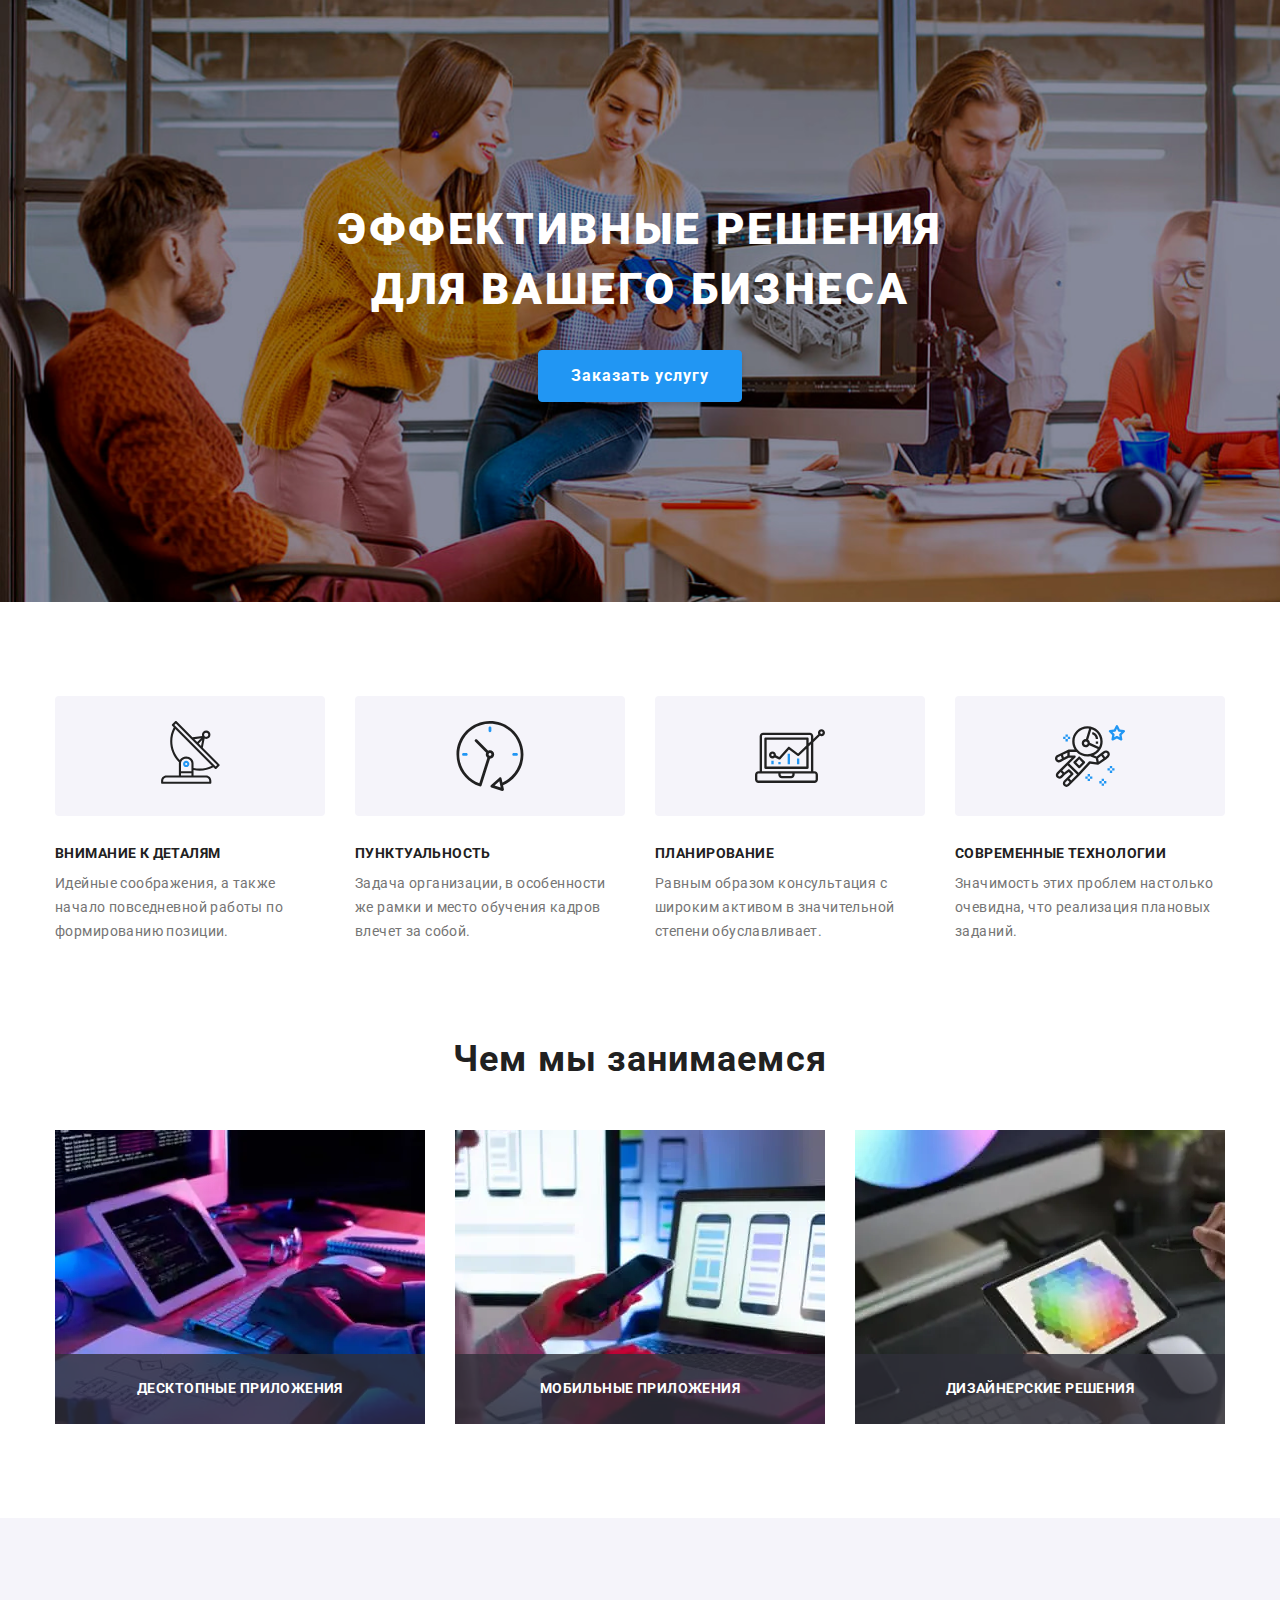
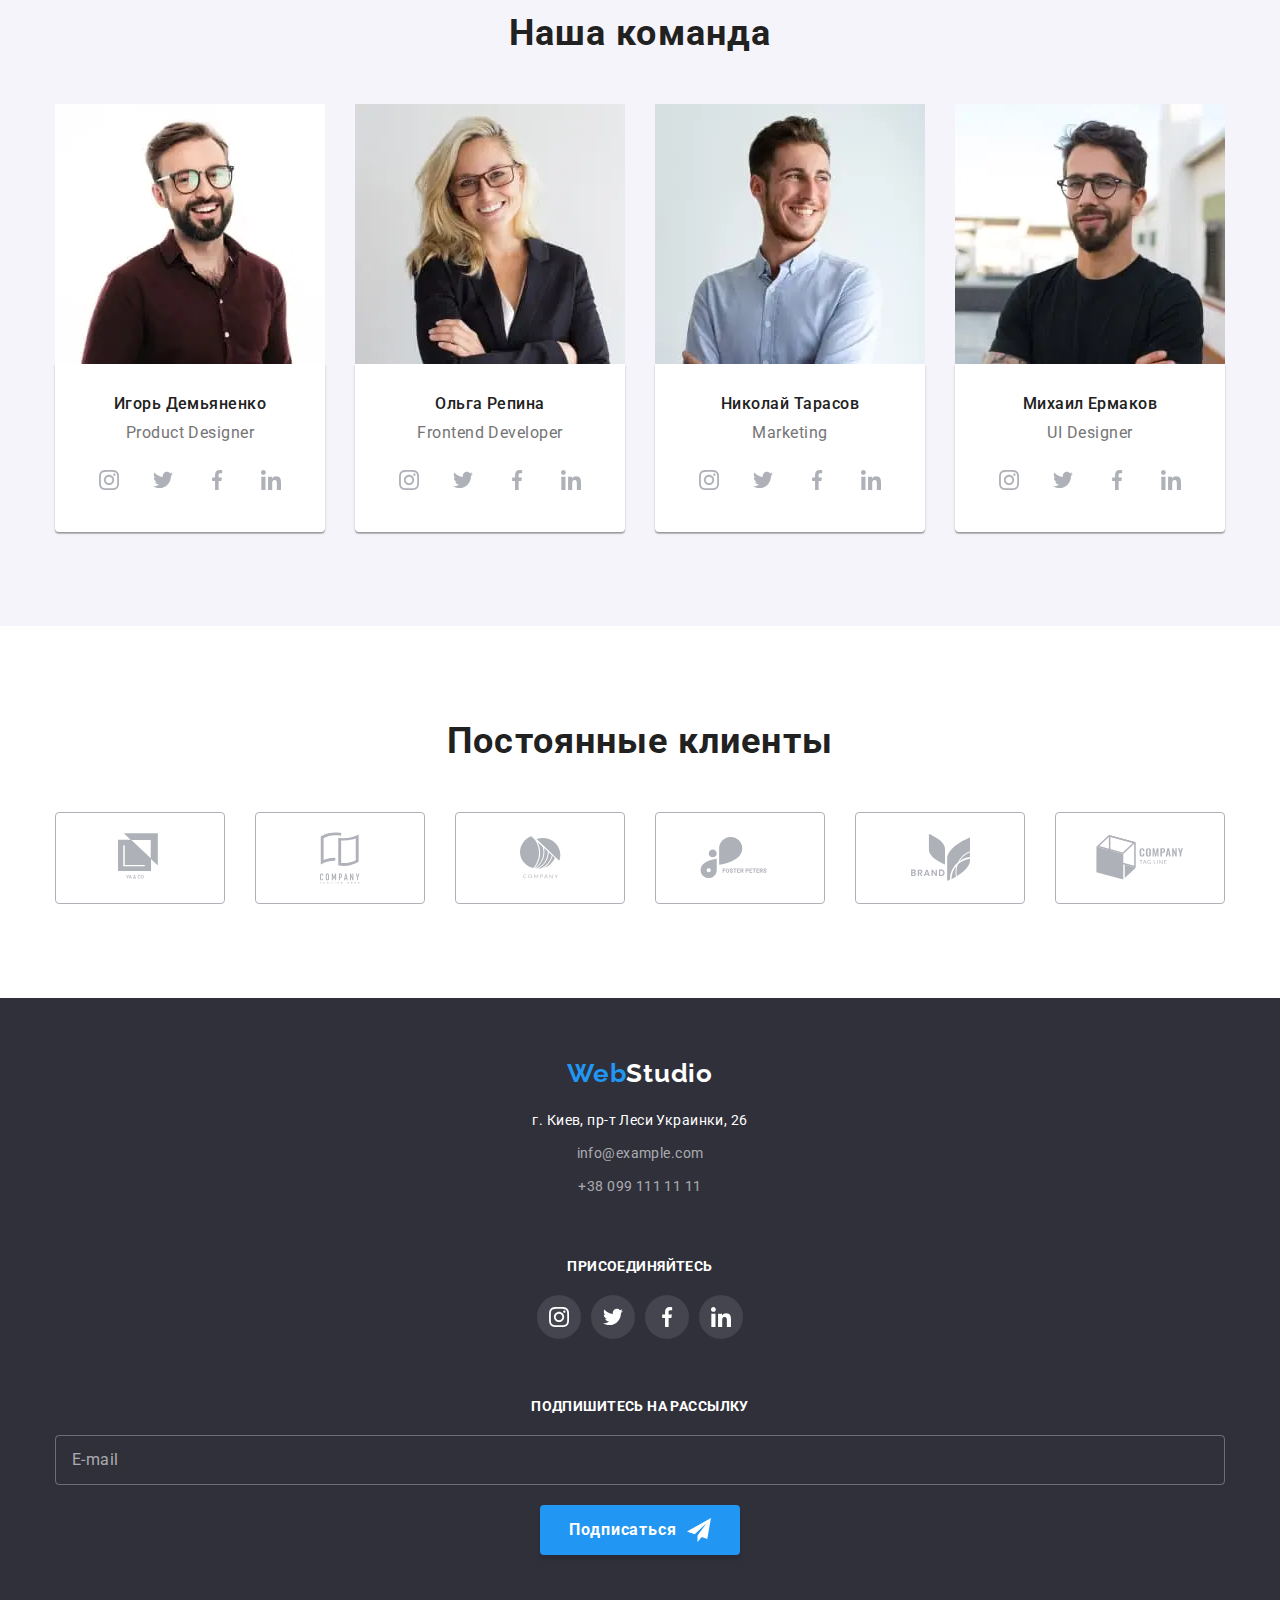
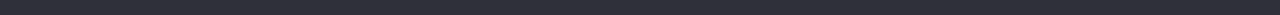
==== index.html @ cb74df03 "fixed adaptive studia page" ====
<!DOCTYPE html>
<html lang="ru">
<head>
    <meta charset="UTF-8">
    <meta http-equiv="X-UA-Compatible" content="IE=edge">
    <meta name="viewport" content="width=device-width, initial-scale=1.0">
    <title>Студия</title>
    <link rel="stylesheet" href="https://cdnjs.cloudflare.com/ajax/libs/modern-normalize/1.0.0/modern-normalize.min.css">
    <link rel="preconnect" href="https://fonts.gstatic.com">
    <link href="https://fonts.googleapis.com/css2?family=Raleway:wght@700&family=Roboto:wght@400;500;700;900&display=swap"
      rel="stylesheet">
        <link rel="stylesheet" href="./css/main.min.css">
</head>

<body>

    <!-- HEADER-->

    <!-- <header class="header">
        <div class="container">
            <nav class="navigation">
                <a class="logo logo__header link" href="./index.html">Web<span class="logo__theme_durk">Studio</span></a>
                <ul class="navigation_list list">
                    <li class="navigation__item">
                        <a class="navigation__current navigation__link link" href="./index.html">Студия</a>
                    </li>
                    <li class="navigation__item">
                        <a class="navigation__link link" href="./portfolio.html">Портфолио</a>
                    </li>
                    <li class="navigation__item">
                        <a class="navigation__link link" href="">Контакты</a>
                    </li>
                </ul>
            </nav>
            <ul class="header_contacts-list list">
                <li class="header__contacts-item">
                    <a class="header__contacts-link link" href="mailto=info@devstudio.com">
                        <svg class="header__contacts-icon" width="16" height="12">
                            <use href="./images/sprite.svg#icon-envelope"></use>
                        </svg>info@devstudio.com
                    </a>
                </li>
                <li class="header__contacts-item">
                    <a class="header__contacts-link link" href="tel:+380961111111">
                        <svg class="header__contacts-icon" width="10" height="16">
                        <use href="./images/sprite.svg#icon-smartphone"></use>
                        </svg>+38 096 111 11 11
                    </a> 
                </li>
            </ul>
        </div>
    </header>  -->

    <main>

        <!-- HERO-->
        
        <section class="hero">
            <div class="container">
                <h1 class="hero__title">Эффективные решения для вашего бизнеса</h1>
                <button class="modal-btn hero__modal-btn" data-modal-open type="button">Заказать услугу</button>
            </div>
        </section>
        
        <!-- About US -->

        <section class="about">
            <div class="container">
                <h2 class="visually-hidden">О нас</h2>
                <ul class="about__list list">
                    <li class="about__item">
                        <div class="about__container-icon">
                            <svg class="about__icon" width="70" height="70">
                                <use href="./images/sprite.svg#icon-antenna"></use>
                            </svg>
                        </div>
                        <h3 class="about__title">Внимание к деталям</h3>
                        <p class="about__dscrptn">Идейные соображения, а также начало повседневной работы по формированию позиции.</p>
                    </li>
                    <li class="about__item">
                        <div class="about__container-icon">
                            <svg class="about__icon" width="70" height="70">
                                <use href="./images/sprite.svg#icon-clock"></use>
                            </svg>
                        </div>
                        <h3 class="about__title">Пунктуальность</h3>
                        <p class="about__dscrptn">Задача организации, в особенности же рамки и место обучения кадров влечет за собой.</p>
                    </li>
                    <li class="about__item">
                        <div class="about__container-icon">
                            <svg class="about__icon" width="70" height="70">
                                <use href="./images/sprite.svg#icon-diagram"></use>
                            </svg>
                        </div>
                        <h3 class="about__title">Планирование</h3>
                        <p class="about__dscrptn">Равным образом консультация с широким активом в значительной степени обуславливает.</p>
                    </li>
                    <li class="about__item">
                        <div class="about__container-icon">
                            <svg class="about__icon" width="70" height="70">
                                <use href="./images/sprite.svg#icon-astronaut"></use>
                            </svg>
                        </div>
                        <h3 class="about__title">Современные технологии</h3>
                        <p class="about__dscrptn">Значимость этих проблем настолько очевидна, что реализация плановых заданий.</p>
                    </li>
                </ul>
            </div>
        </section>

        <!--Our occupation-->

        <section class="occupation">
            <div class="container">
                <h2 class="occupation__title">Чем мы занимаемся</h2>
                <ul class="occupation__list list">
                    <li class="occupation__item">
                        <picture class="picture">
                            <source srcset="./images/img-section-occupation/desktop-occupation1.webp 1x, ./images/img-section-occupation/desktop-occupation1@2x.webp 2x"
                                media="(min-width: 1200px)" type="image/webp">
                            <source srcset="./images/img-section-occupation/desktop-occupation1.jpg 1x, ./images/img-section-occupation/desktop-occupation1.jpg 2x"
                                media="(min-width: 1200px)">
                            <img src="./images/img-section-occupation/desktop-occupation1.jpg" alt="разработчик занимается версткой">
                        </picture>
                       
                        <p class="occupation__caption">Десктопные приложения</p>
                    </li>
                    <li class="occupation__item">
                        <picture class="picture">
                            <source
                                srcset="./images/img-section-occupation/desktop-occupation2.webp 1x, ./images/img-section-occupation/desktop-occupation2@2x.webp 2x"
                                media="(min-width: 1200px)" type="image/webp">
                            <source
                                srcset="./images/img-section-occupation/desktop-occupation2.jpg 1x, ./images/img-section-occupation/desktop-occupation2.jpg 2x"
                                media="(min-width: 1200px)">
                            <img src="./images/img-section-occupation/desktop-occupation2.jpg" alt="разработчик работает над интерфейсом">
                        </picture>
                        
                        <p class="occupation__caption">Мобильные приложения</p>
                    </li>
                    <li class="occupation__item">
                        <picture class="picture">
                            <source
                                srcset="./images/img-section-occupation/desktop-occupation3.webp 1x, ./images/img-section-occupation/desktop-occupation3@2x.webp 2x"
                                media="(min-width: 1200px)" type="image/webp">
                            <source
                                srcset="./images/img-section-occupation/desktop-occupation3.jpg 1x, ./images/img-section-occupation/desktop-occupation3.jpg 2x"
                                media="(min-width: 1200px)">
                            <img src="./images/img-section-occupation/desktop-occupation3.jpg" alt="разработчик подбирает цветовое решение">
                        </picture>
                        <p class="occupation__caption">Дизайнерские решения</p>
                    </li>
                </ul>
            </div>
        </section>

        <!--Developments team-->

        <section class="developments">
            <div class="container">
                <h2 class="developments__title">Наша команда</h2>
                <ul class="developments__list list">
                    <li class="developments__item">
                        <picture class="picture">
                            <source
                                srcset="./images/img-section-development-team/desktop/desktop-product-designer.webp 1x, ./images/img-section-development-team/desktop/desktop-product-designer@2x.webp 2x"
                                media="(min-width: 1200px)" type="image/webp">
                            <source srcset="./images/img-section-development-team/desktop/desktop-product-designer.jpg 1x, ./images/img-section-development-team/desktop/desktop-product-designer@2x.jpg 2x" media="(min-width: 1200px)">
                            
                            <source
                                srcset="./images/img-section-development-team/tablet/tablet-product-designer.webp 1x, ./images/img-section-development-team/tablet/tablet-product-designer@2x.webp 2x"
                                media="(min-width: 768px)" type="image/webp">
                            <source srcset="./images/img-section-development-team/tablet/tablet-product-designer.jpg 1x, ./images/img-section-development-team/tablet/tablet-product-designer@2x.jpg 2x" media="(min-width: 768px)">
                            
                            <source
                                srcset="./images/img-section-development-team/mobile/mobile-product-designer.webp 1x, ./images/img-section-development-team/mobile/mobile-product-designer@2x.webp 2x"
                                media="(min-width: 320px)" type="image/webp">
                            <source srcset="./images/img-section-development-team/mobile/mobile-product-designer.jpg 1x, ./images/img-section-development-team/mobile/mobile-product-designer@2x.jpg 2x" media="(min-width: 320px)">
                            
                            <img src="./images/img-section-development-team/mobile/mobile-product-designer.jpg" alt="фотография дизайнера">
                        </picture>
                        
                        <div class="developments__wrapper">
                            <h3 class="developments__title-team">Игорь Демьяненко</h3>
                            <p class="developments__dscrptn" lang="en">Product Designer</p>
                            <ul class="social-list list">
                                <li class="social-list__item">
                                    <a href="" class="social-list__link link">
                                        <svg class="social-list__icon" width="20" height="20">
                                            <use href="./images/sprite.svg#icon-instagram"></use>
                                        </svg>
                                    </a>
                                </li>
                                <li class="social-list__item">
                                    <a href="" class="social-list__link link">
                                        <svg class="social-list__icon" width="20" height="20">
                                            <use href="./images/sprite.svg#icon-twitter"></use>
                                        </svg>
                                    </a>
                                </li>
                                <li class="social-list__item">
                                    <a href="" class="social-list__link link">
                                        <svg class="social-list__icon" width="20" height="20">
                                            <use href="./images/sprite.svg#icon-facebook"></use>
                                        </svg>
                                    </a>
                                </li>
                                <li class="social-list__item">
                                    <a href="" class="social-list__link link">
                                        <svg class="social-list__icon" width="20" height="20">
                                            <use href="./images/sprite.svg#icon-linkedin"></use>
                                        </svg>
                                    </a>
                                </li>
                            </ul>
                        </div>
                    </li>
                    <li  class="developments__item">
                        <picture class="picture">
                            <source
                                srcset="./images/img-section-development-team/desktop/desktop-frontend-developer.webp 1x, ./images/img-section-development-team/desktop/desktop-frontend-developer@2x.webp 2x"
                                media="(min-width: 1200px)" type="image/webp">
                            <source
                                srcset="./images/img-section-development-team/desktop/desktop-frontend-developer.jpg 1x, ./images/img-section-development-team/desktop/desktop-frontend-developer@2x.jpg 2x"
                                media="(min-width: 1200px)">
                            
                            <source
                                srcset="./images/img-section-development-team/tablet/tablet-frontend-developer.webp 1x, ./images/img-section-development-team/tablet/tablet-frontend-developer@2x.webp 2x"
                                media="(min-width: 768px)" type="image/webp">
                            <source
                                srcset="./images/img-section-development-team/tablet/tablet-frontend-developer.jpg 1x, ./images/img-section-development-team/tablet/tablet-frontend-developer@2x.jpg 2x"
                                media="(min-width: 768px)">
                            
                            <source
                                srcset="./images/img-section-development-team/mobile/mobile-frontend-developer.webp 1x, ./images/img-section-development-team/mobile/mobile-frontend-developer@2x.webp 2x"
                                media="(min-width: 320px)" type="image/webp">
                            <source
                                srcset="./images/img-section-development-team/mobile/mobile-frontend-developer.jpg 1x, ./images/img-section-development-team/mobile/mobile-frontend-developer@2x.jpg 2x"
                                media="(min-width: 320px)">
                            <img src="./images/img-section-development-team/mobile/mobile-frontend-developer.jpg" alt="фотография фронтенд разработчика">
                        </picture>
                        
                        <div class="developments__wrapper">
                            <h3 class="developments__title-team">Ольга Репина</h3>
                            <p class="developments__dscrptn" lang="en">Frontend Developer</p>
                            <ul class="social-list list">
                                <li class="social-list__item">
                                    <a href="" class="social-list__link link">
                                        <svg class="social-list__icon" width="20" height="20">
                                            <use href="./images/sprite.svg#icon-instagram"></use>
                                        </svg>
                                    </a>
                                </li>
                                <li class="social-list__item">
                                    <a href="" class="social-list__link link">
                                        <svg class="social-list__icon" width="20" height="20">
                                            <use href="./images/sprite.svg#icon-twitter"></use>
                                        </svg>
                                    </a>
                                </li>
                                <li class="social-list__item">
                                    <a href="" class="social-list__link link">
                                        <svg class="social-list__icon" width="20" height="20">
                                            <use href="./images/sprite.svg#icon-facebook"></use>
                                        </svg>
                                    </a>
                                </li>
                                <li class="social-list__item">
                                    <a href="" class="social-list__link link">
                                        <svg class="social-list__icon" width="20" height="20">
                                            <use href="./images/sprite.svg#icon-linkedin"></use>
                                        </svg>
                                    </a>
                                </li>
                            </ul>
                        </div>
                    </li>
                    <li  class="developments__item">
                        <picture class="picture">
                            <source
                                srcset="./images/img-section-development-team/desktop/desktop-marketing.webp 1x, ./images/img-section-development-team/desktop/desktop-marketing@2x.webp 2x"
                                media="(min-width: 1200px)" type="image/webp">
                            <source
                                srcset="./images/img-section-development-team/desktop/desktop-marketing.jpg 1x, ./images/img-section-development-team/desktop/desktop-marketing@2x.jpg 2x"
                                media="(min-width: 1200px)">
                            
                            <source
                                srcset="./images/img-section-development-team/tablet/tablet-marketing.webp 1x, ./images/img-section-development-team/tablet/tablet-marketing@2x.webp 2x"
                                media="(min-width: 768px)" type="image/webp">
                            <source
                                srcset="./images/img-section-development-team/tablet/tablet-marketing.jpg 1x, ./images/img-section-development-team/tablet/tablet-marketing@2x.jpg 2x"
                                media="(min-width: 768px)">
                            
                            <source
                                srcset="./images/img-section-development-team/mobile/mobile-marketing.webp 1x, ./images/img-section-development-team/mobile/mobile-marketing@2x.webp 2x"
                                media="(min-width: 320px)" type="image/webp">
                            <source
                                srcset="./images/img-section-development-team/mobile/mobile-marketing.jpg 1x, ./images/img-section-development-team/mobile/mobile-marketing@2x.jpg 2x"
                                media="(min-width: 320px)">
                            <img src="./images/img-section-development-team/mobile/mobile-marketing.jpg" alt="фотография маркетолога">
                        </picture>
                        
                        <div class="developments__wrapper">
                            <h3 class="developments__title-team">Николай Тарасов</h3>
                            <p class="developments__dscrptn" lang="en">Marketing</p>
                            <ul class="social-list list">
                                <li class="social-list__item">
                                    <a href="" class="social-list__link link">
                                        <svg class="social-list__icon" width="20" height="20">
                                            <use href="./images/sprite.svg#icon-instagram"></use>
                                        </svg>
                                    </a>
                                </li>
                                <li class="social-list__item">
                                    <a href="" class="social-list__link link">
                                        <svg class="social-list__icon" width="20" height="20">
                                            <use href="./images/sprite.svg#icon-twitter"></use>
                                        </svg>
                                    </a>
                                </li>
                                <li class="social-list__item">
                                    <a href="" class="social-list__link link">
                                        <svg class="social-list__icon" width="20" height="20">
                                            <use href="./images/sprite.svg#icon-facebook"></use>
                                        </svg>
                                    </a>
                                </li>
                                <li class="social-list__item">
                                    <a href="" class="social-list__link link">
                                        <svg class="social-list__icon" width="20" height="20">
                                            <use href="./images/sprite.svg#icon-linkedin"></use>
                                        </svg>
                                    </a>
                                </li>
                            </ul>
                        </div>
                    </li>
                    <li  class="developments__item">
                        <picture class="picture">
                            <source
                                srcset="./images/img-section-development-team/desktop/desktop-ui-designer.webp 1x, ./images/img-section-development-team/desktop/desktop-ui-designer@2x.webp 2x"
                                media="(min-width: 1200px)" type="image/webp">
                            <source
                                srcset="./images/img-section-development-team/desktop/desktop-ui-designer.jpg 1x, ./images/img-section-development-team/desktop/desktop-ui-designer@2x.jpg 2x"
                                media="(min-width: 1200px)">
                            
                            <source
                                srcset="./images/img-section-development-team/tablet/tablet-ui-designer.webp 1x, ./images/img-section-development-team/tablet/tablet-ui-designer@2x.webp 2x"
                                media="(min-width: 768px)" type="image/webp">
                            <source
                                srcset="./images/img-section-development-team/tablet/tablet-ui-designer.jpg 1x, ./images/img-section-development-team/tablet/tablet-ui-designer@2x.jpg 2x"
                                media="(min-width: 768px)">
                            
                            <source
                                srcset="./images/img-section-development-team/mobile/mobile-ui-designer.webp 1x, ./images/img-section-development-team/mobile/mobile-ui-designer@2x.webp 2x"
                                media="(min-width: 320px)" type="image/webp">
                            <source
                                srcset="./images/img-section-development-team/mobile/mobile-ui-designer.jpg 1x, ./images/img-section-development-team/mobile/mobile-ui-designer@2x.jpg 2x"
                                media="(min-width: 320px)">
                            <img src="./images/img-section-development-team/mobile/mobile-ui-designer.jpg"
                                alt="фотография дизайнера пользовательского интерфейса">
                        </picture>
                          
                        <div class="developments__wrapper">
                            <h3 class="developments__title-team">Михаил Ермаков</h3>
                            <p class="developments__dscrptn" lang="en">UI Designer</p>
                            <ul class="social-list list">
                                <li class="social-list__item">
                                    <a href="" class="social-list__link link">
                                        <svg class="social-list__icon" width="20" height="20">
                                            <use href="./images/sprite.svg#icon-instagram"></use>
                                        </svg>
                                    </a>
                                </li>
                                <li class="social-list__item">
                                    <a href="" class="social-list__link link">
                                        <svg class="social-list__icon" width="20" height="20">
                                            <use href="./images/sprite.svg#icon-twitter"></use>
                                        </svg>
                                    </a>
                                </li>
                                <li class="social-list__item">
                                    <a href="" class="social-list__link link">
                                        <svg class="social-list__icon" width="20" height="20">
                                            <use href="./images/sprite.svg#icon-facebook"></use>
                                        </svg>
                                    </a>
                                </li>
                                <li class="social-list__item">
                                    <a href="" class="social-list__link link">
                                        <svg class="social-list__icon" width="20" height="20">
                                            <use href="./images/sprite.svg#icon-linkedin"></use>
                                        </svg>
                                    </a>
                                </li>
                            </ul>
                        </div>
                    </li>
                </ul>
            </div>
        </section>

        <!--Regular customers--> 
        <section class="customers">
            <div class="container">
              <h2 class="customers__title">Постоянные клиенты</h2>
                <ul class="customers__list list">
                    <li class="customers__item">
                        <a href="" class="customers__link link">
                            <svg class="customers__icon" width="44" height="49">
                                <use href="./images/sprite.svg#icon-logo-square"></use>
                            </svg>
                        </a>
                    </li>
                    <li class="customers__item">
                        <a href="" class="customers__link link">
                            <svg class="customers__icon" width="40" height="52">
                                <use href="./images/sprite.svg#icon-logo-window"></use>
                            </svg>
                        </a>
                    </li>
                    <li class="customers__item">
                        <a href="" class="customers__link link">
                            <svg class="customers__icon" width="41" height="43">
                                <use href="./images/sprite.svg#icon-logo-orange"></use>
                            </svg>
                        </a>
                    </li>
                    <li class="customers__item">
                        <a href="" class="customers__link link">
                            <svg class="customers__icon" width="80" height="42">
                                <use href="./images/sprite.svg#icon-logo-location"></use>
                            </svg>
                        </a>
                    </li>
                    <li class="customers__item">
                        <a href="" class="customers__link link">
                            <svg class="customers__icon" width="59" height="47">
                                <use href="./images/sprite.svg#icon-logo-leaves"></use>
                            </svg>
                        </a>
                    </li>
                    <li class="customers__item">
                        <a href="" class="customers__link link">
                            <svg class="customers__icon" width="88" height="45">
                                <use href="./images/sprite.svg#icon-logo-cube"></use>
                            </svg>
                        </a>
                    </li>
                </ul>

            </div>

        </section>
    </main>

    <!-- FOOTER-->
    
    <footer class="footer">
        <div class="footer__container-main container">
            <div class="footer__container-address">
                <a class="logo logo__footer link" href="./index.html">Web<span class="logo__theme_light">Studio</span></a>
                <address class="footer__address">
                    <ul class="contact-list list">
                        <li class="contact-list__item">
                            <a class="contact-list__link contact-list__link-address link" href="https://goo.gl/maps/tsdU5EEPxmvVZAaJ6"
                                target="_blank" rel="noopener noreferrer">г. Киев,
                                пр-т Леси Украинки, 26
                            </a>
                        </li>
                        <li class="contact-list__item">
                            <a class="contact-list__link link" href="mailto:info@example.com" lang="en">info@example.com</a>
                        </li>
                        <li class="contact-list__item">
                            <a class="contact-list__link link" href="tel:+380991111111">+38 099 111 11 11</a>
                        </li>
                    </ul>
                </address>
            </div>
            <div class="footer__container-icons">
                <p class="footer__join">Присоединяйтесь</p>
                <ul class="footer-list-icons list">
                    <li class="social-list__item footer-list-icons__item">
                        <a href="" class="social-list__link footer-list-icons__link link">
                            <svg class="social-list__icon" width="20" height="20">
                                <use href="./images/sprite.svg#icon-instagram"></use>
                            </svg>
                        </a>
                    </li>
                    <li class="social-list__item footer-list-icons__item">
                        <a href="" class="social-list__link footer-list-icons__link link">
                            <svg class="social-list__icon" width="20" height="20">
                                <use href="./images/sprite.svg#icon-twitter"></use>
                            </svg>
                        </a>
                    </li>
                    <li class="social-list__item footer-list-icons__item">
                        <a href="" class="social-list__link footer-list-icons__link link">
                            <svg class="social-list__icon" width="20" height="20">
                                <use href="./images/sprite.svg#icon-facebook"></use>
                            </svg>
                        </a>
                    </li>
                    <li class="social-list__item footer-list-icons__item">
                        <a href="" class="social-list__link footer-list-icons__link link">
                            <svg class="social-list__icon" width="20" height="20">
                                <use href="./images/sprite.svg#icon-linkedin"></use>
                            </svg>
                        </a>
                    </li>
                </ul>
            </div>
            <div class="footer__container-form">
                <form action="#" class="footer-form" autocomplete="off">
                    <p class="footer-form__subscriber">Подпишитесь на рассылку</p>
                    <div class="footer-form__container">
                        <input type="email" name="user-email" placeholder="E-mail" class="footer-form__input" required minlength="5">
                        <button class="modal-btn footer-form__btn" type="submit">Подписаться
                            <svg class="footer-form__icon" width="24" height="24">
                                <use href="./images/sprite.svg#icon-send"></use>
                            </svg>
                        </button>
                    </div>
                    
                </form>
            </div>
            
        </div>
    </footer>

    <!-- END FOOTER -->

    <!-- MODAL WINDOW -->

    <div class="backdrop is-hidden" data-modal>
        <div class="modal">
            <button type="button" class="modal__close-btn" data-modal-close>
                <svg class="modal__btn-icon" width="11" height="11">
                    <use href="./images/sprite.svg#icon-close-modal"></use>
                </svg>
            </button>
            <form action="#" class="modal__form" autocomplete="off">
                <p class="modal__description-callu">Оставьте свои данные, мы вам перезвоним</p>
                <label class="modal__field">
                    Имя
                    <span class="modal__input-wrapper">
                        <input type="text" name="user-name" class="modal__input" required minlength="2">
                        <svg class="modal__icon" width="18" height="18">
                            <use href="./images/sprite.svg#icon-person"></use>
                        </svg>
                    </span>
                </label>
                <label class="modal__field">
                    Телефон
                    <span class="modal__input-wrapper">
                        <input type="tel" name="user-phone" class="modal__input"
                            pattern="[0-9]{3}-[0-9]{3}-[0-9]{2}-[0-9]{2}" title="096-111-11-11">
                        <svg class="modal__icon" width="18" height="18">
                            <use href="./images/sprite.svg#icon-phone"></use>
                        </svg>
                    </span>
                </label>
                <label class="modal__field">
                    Почта
                    <span class="modal__input-wrapper">
                        <input type="email" name="user-mail" class="modal__input" required
                            minlength="5">
                        <svg class="modal__icon" width="18" height="18">
                            <use href="./images/sprite.svg#icon-email"></use>
                        </svg>
                    </span>
                </label>
                <label class="modal__field modal__field-last">
                    Комментарий
                    <textarea name="user-message" class="modal__message" placeholder="Введите текст"></textarea>
                </label>
                <input type="checkbox" id="user-term" name="user-term" class="modal__term visually-hidden">
                <label for="user-term" class="modal__check-desc">Соглашаюсь с рассылкой и принимаю&nbsp;<a class="modal__link" href="">Условия
                        договора</a></label>
                <button type="submit" class="modal-btn modal__btn">Отправить</button>
            </form>
        </div>
    </div>

    <script src="./js/modal.js"></script>

</body>

</html>
---- css/main.min.css ----
:root{--main-font: 'Roboto', sans-serif;--secondary-font: 'Raleway', sans-serif;--accent-color: #2196f3;--main-color: #757575;--second-color: #212121;--main-lite-color: #ffffff;--main-dark-color: #000000;--transparant-color: rgba(255, 255, 255, 0.6);--bckg-button-color: #188ce8;--bckg-btn-color: #f5f4fa;--background-section-footer: #2f303a;--border-color: #eeeeee;--border-header: #ececec;--icon-main-color: #afb1b8;--background-hero-color: #c4c4c4;--timing-function: cubic-bezier(0.4, 0, 0.2, 1)}.visually-hidden{position:absolute !important;clip:rect(1px 1px 1px 1px);clip:rect(1px, 1px, 1px, 1px);padding:0 !important;border:0 !important;height:1px !important;width:1px !important;overflow:hidden}body{font-family:var(--main-font),var(--secondary-font);color:var(--main-color)}h1,h2,h3,h4,p{margin:0}ul,ol{margin:0;padding:0}img{display:block;max-width:100%;height:auto}.link{text-decoration:none}.list{list-style:none}.container{width:100%;margin:0 auto;padding-left:15px;padding-right:15px}@media screen and (min-width: 480px){.container{max-width:480px}}@media screen and (min-width: 768px){.container{max-width:768px}}@media screen and (min-width: 1200px){.container{max-width:1200px}}.header .container{display:flex;align-items:center;justify-content:space-between}.logo{font-family:var(--secondary-font);font-weight:700;font-size:26px;line-height:1.19;letter-spacing:.03em;color:var(--accent-color);display:inline-block}.logo__header{margin-right:93px;padding-top:24px;padding-bottom:25px}.logo__theme_durk{color:var(--main-dark-color)}.logo__footer{margin-bottom:20px}.logo__theme_light{color:var(--main-lite-color)}.social-list{display:flex;align-items:center;justify-content:center}.social-list__item{width:44px;height:44px}.social-list__item:not(:last-child){margin-right:10px}.social-list__link{display:flex;align-items:center;justify-content:center;width:100%;height:100%;border-radius:50%;color:var(--icon-main-color);background-color:var(--main-lite-color);transition:background-color 250ms var(--timing-function),color 250ms var(--timing-function)}.social-list__link:hover,.social-list__link:focus{color:var(--main-lite-color);background-color:var(--accent-color)}.social-list__icon{fill:currentColor}.navigation{display:flex;align-items:center;justify-content:space-between}.navigation_list{display:flex;align-items:center;justify-content:space-between}.navigation__item:not(:last-child){margin-right:50px}.navigation__link{font-weight:500;font-size:14px;line-height:1.14;letter-spacing:.02em;color:var(--second-color);display:block;padding-top:32px;padding-bottom:32px;transition:color 250ms var(--timing-function)}.navigation__item{position:relative}.navigation__link:hover,.navigation__link:focus{color:var(--accent-color)}.navigation__current{color:var(--accent-color)}.navigation__current::after{content:'';position:absolute;bottom:-1px;left:0;width:100%;height:4px;background-color:var(--accent-color);border-radius:2px}.backdrop{position:fixed;top:0;left:0;width:100vw;height:100vh;background-color:rgba(0,0,0,0.2);transition:opacity 250ms var(--timing-function),visibility 250ms var(--timing-function)}.modal-btn{min-width:200px;font-family:inherit;font-weight:700;font-size:16px;line-height:1.88;letter-spacing:.06em;text-align:center;cursor:pointer;color:var(--main-lite-color);background-color:var(--accent-color);border-radius:4px;box-shadow:0px 4px 4px rgba(0,0,0,0.15);transition:background-color 250ms var(--timing-function),box-shadow 250ms var(--timing-function)}.modal-btn:hover,.modal-btn:focus,.modal-btn:active{background-color:var(bckg-button-color);box-shadow:0px 4px 4px rgba(0,0,0,0.15)}.portfolio-filter{display:flex;flex-wrap:wrap;justify-content:center;margin-bottom:50px}.portfolio-filter__btn-item:not(:last-child){margin-right:8px}.portfolio-filter__btn{font-family:inherit;font-weight:500;font-size:16px;line-height:1.63;letter-spacing:.03em;padding:6px 22px;cursor:pointer;color:var(--second-color);border:1px solid var(--bckg-btn-color);background:var(--bckg-btn-color);border-radius:4px;transition:background-color 250ms var(--timing-function),color 250ms var(--timing-function),box-shadow 250ms var(--timing-function),border 250ms var(--timing-function)}.portfolio-filter__btn:hover,.portfolio-filter__btn:focus{background-color:var(--accent-color);color:var(--main-lite-color);box-shadow:0px 3px 1px rgba(0,0,0,0.1),0px 1px 2px rgba(0,0,0,0.08),0px 2px 2px rgba(0,0,0,0.12);border:1px solid var(--accent-color);outline:none}.portfolio-filter__currently{background-color:var(--accent-color);color:var(--main-lite-color)}.contact-list__link{display:flex;flex-direction:column;align-items:center;font-weight:400;font-size:14px;line-height:1.71;letter-spacing:.03em;color:var(--transparant-color);transition:color 250ms var(--timing-function)}.contact-list__link:hover,.contact-list__link:focus{color:var(--accent-color)}.contact-list__item:not(:last-child){margin-bottom:9px}.contact-list__link-address{color:var(--main-lite-color)}.header{border-bottom:1px solid var(--border-header)}.header_contacts-list{display:flex;align-items:center;justify-content:space-between}.header__contacts-item:not(:last-child){margin-right:50px}.header__contacts-link{display:flex;align-items:center;justify-content:space-between;font-weight:500;font-size:14px;line-height:1.14;letter-spacing:.02em;padding-top:32px;padding-bottom:32px;color:var(--main-color);transition:color 250ms var(--timing-function)}.header__contacts-link:hover,.header__contacts-link:focus{color:var(--accent-color)}.header__contacts-icon{fill:currentColor;margin-right:10px}.hero{max-width:1600px;padding-top:118px;padding-bottom:118px;margin:0 auto;text-align:center;background-color:var(--background-hero-color);background-image:linear-gradient(rgba(47,48,58,0.4), rgba(47,48,58,0.4)),url("../images/hero/mobile-bcg.jpg");background-repeat:no-repeat;background-size:cover}@media screen and (min-width: 1200px){.hero{padding-top:200px;padding-bottom:200px}}.hero__title{font-weight:900;font-size:26px;line-height:1.62;letter-spacing:.06em;text-align:center;text-transform:uppercase;color:var(--main-lite-color);max-width:360px;margin:0 auto 30px}@media screen and (min-width: 1200px){.hero__title{font-weight:900;font-size:44px;line-height:1.36;letter-spacing:.06em;max-width:696px}}.hero__modal-btn{border:1px solid var(--accent-color);padding:10px 32px}@media (min-device-pixel-ratio: 2), (min-resolution: 192dpi), (min-resolution: 2dppx){.hero{background-image:url("../images/hero/mobile-bcg@2x.jpg")}}@media (min-width: 480px){.hero{background-image:url("../images/hero/tablet-bcg.jpg")}}@media (min-width: 480px) and (min-device-pixel-ratio: 2), (min-width: 480px) and (min-resolution: 192dpi), (min-width: 480px) and (min-resolution: 2dppx){.hero{background-image:url("../images/hero/tablet-bcg@2x.jpg")}}@media (min-width: 768px){.hero{background-image:url("../images/hero/desktop-bcg.jpg")}}@media (min-width: 768px) and (min-device-pixel-ratio: 2), (min-width: 768px) and (min-resolution: 192dpi), (min-width: 768px) and (min-resolution: 2dppx){.hero{background-image:url("../images/hero/desktop-bcg@2x.jpg")}}.about{padding-top:60px;padding-bottom:60px}@media screen and (min-width: 1200px){.about{padding-top:94px;padding-bottom:94px}}.about__dscrptn{font-weight:400;font-size:14px;line-height:1.71;letter-spacing:.03em}.about__title{text-transform:uppercase;font-weight:700;font-size:14px;line-height:1.14;letter-spacing:.03em;color:var(--second-color);margin-bottom:10px;text-align:center}@media screen and (min-width: 768px){.about__title{text-align:left}}@media screen and (min-width: 768px){.about__list{display:flex;flex-wrap:wrap;margin-right:-30px;margin-bottom:-30px}}.about__item{width:100%}.about__item:not(:last-child){margin-bottom:30px}@media screen and (min-width: 768px){.about__item{flex-basis:calc(100% / 2 - 30px);margin-right:30px;margin-bottom:30px}}@media screen and (min-width: 1200px){.about__item{flex-basis:calc(100% / 4 - 30px);width:270px}}.about__container-icon{display:flex;align-items:center;justify-content:center;width:100%;height:120px;background:var(--bckg-btn-color);border-radius:4px;margin-bottom:30px}.occupation{display:none;padding-top:0;padding-bottom:94px}@media screen and (min-width: 1200px){.occupation{display:block}}.occupation__title{font-weight:700;font-size:36px;line-height:1.17;letter-spacing:.03em;text-align:center;color:var(--second-color);margin-bottom:50px}.occupation__list{display:flex;flex-wrap:wrap;margin-right:-30px;margin-bottom:-30px}.occupation__item{position:relative;flex-basis:calc(100% / 3 - 30px);margin-right:30px;margin-bottom:30px}.occupation__caption{position:absolute;bottom:0;right:0;display:flex;align-items:center;justify-content:center;height:70px;width:100%;font-weight:700;font-size:14px;line-height:1.14;letter-spacing:.03em;text-align:center;text-transform:uppercase;color:var(--main-lite-color);background:rgba(47,48,58,0.8)}.developments{background-color:var(--bckg-btn-color);padding-top:60px;padding-bottom:60px}@media screen and (min-width: 1200px){.developments{padding-top:94px;padding-bottom:94px}}.developments__title{font-weight:700;font-size:28px;line-height:1.18;letter-spacing:.03em;text-align:center;color:var(--second-color);margin-bottom:30px}@media screen and (min-width: 1200px){.developments__title{font-weight:700;font-size:36px;line-height:1.17;letter-spacing:.03em;margin-bottom:50px}}.developments__title-team{font-weight:500;font-size:16px;line-height:1.19;letter-spacing:.03em;color:var(--second-color);margin-bottom:10px}.developments__dscrptn{font-weight:400;font-size:16px;line-height:1.19;letter-spacing:.03em;margin-bottom:16px}@media screen and (min-width: 768px){.developments__list{display:flex;flex-wrap:wrap;margin-right:-30px;margin-bottom:-30px;text-align:center}}.developments__item{width:100%}.developments__item:not(:last-child){margin-bottom:30px}@media screen and (min-width: 768px){.developments__item{flex-basis:calc(100% / 2 - 30px);margin-right:30px;margin-bottom:30px}}@media screen and (min-width: 1200px){.developments__item{flex-basis:calc(100% / 4 - 30px);width:270px}}.developments__wrapper{padding:30px 32px;text-align:center;background:var(--main-lite-color);box-shadow:0px 1px 3px rgba(0,0,0,0.12),0px 1px 1px rgba(0,0,0,0.14),0px 2px 1px rgba(0,0,0,0.2);border-radius:0px 0px 4px 4px}.customers{padding-top:60px;padding-bottom:60px}@media screen and (min-width: 1200px){.customers{padding-top:94px;padding-bottom:94px}}.customers__title{font-weight:700;font-size:28px;line-height:1.18;letter-spacing:.03em;text-align:center;color:var(--second-color);margin-bottom:30px}@media screen and (min-width: 1200px){.customers__title{font-weight:700;font-size:36px;line-height:1.17;letter-spacing:.03em;margin-bottom:50px}}@media screen and (min-width: 480px){.customers__list{display:flex;flex-wrap:wrap;margin-right:-30px;margin-bottom:-30px;text-align:center}}@media screen and (min-width: 1200px){.customers__list{display:flex;align-items:center;justify-content:space-between}}.customers__item{height:92px}.customers__item:not(:last-child){margin-bottom:30px}@media screen and (min-width: 480px){.customers__item{width:210px;flex-basis:calc(100% / 2 - 30px);margin-right:30px;margin-bottom:30px}}@media screen and (min-width: 768px){.customers__item{width:226px;flex-basis:calc(100% / 3 - 30px)}}@media screen and (min-width: 1200px){.customers__item{width:170px;flex-basis:auto}}.customers__link{display:flex;align-items:center;justify-content:center;color:var(--icon-main-color);width:100%;height:100%;border:1px solid var(--icon-main-color);border-radius:4px;transition:color 250ms var(--timing-function),border-color 250ms var(--timing-function)}.customers__link:hover,.customers__link:focus{color:var(--accent-color);border-color:var(--accent-color)}.customers__icon{display:flex;align-items:center;justify-content:center;fill:currentColor}.portfolio{padding-top:94px;padding-bottom:94px}.portfolio_title-link{font-weight:700;font-size:18px;line-height:2;letter-spacing:.06em;color:var(--second-color);margin-bottom:4px}.portfolio__description{font-weight:400;font-size:16px;line-height:1.88;letter-spacing:.03em;color:var(--main-color)}.portfolio__cards-list{display:flex;flex-wrap:wrap;margin-right:-30px;margin-bottom:-30px}.portfolio__cards-item{flex-basis:calc(100% / 3 - 30px);margin-right:30px;margin-bottom:30px}.portfolio__cards-wrapper{padding:20px 24px;border:1px solid var(--border-color);box-sizing:border-box}.portfolio__link{display:block;transition:box-shadow 250ms var(--timing-function)}.portfolio__link:hover,.portfolio__link:focus{box-shadow:0px 1px 1px rgba(0,0,0,0.12),0px 4px 4px rgba(0,0,0,0.06),1px 4px 6px rgba(0,0,0,0.16)}.portfolio__overlay-wrapper{position:relative;overflow:hidden}.portfolio__overlay{position:absolute;top:0;left:0;padding:63px 24px;height:100%;font-weight:400;font-size:18px;line-height:1.56;letter-spacing:.03em;color:var(--main-lite-color);background-color:transparent;transform:translateY(100%);transition:transform 250ms var(--timing-function),background-color 250ms var(--timing-function)}.portfolio__link:hover .portfolio__overlay,.portfolio__link:focus .portfolio__overlay{transform:translateY(0%);background-color:rgba(33,150,243,0.9)}.footer{background:var(--background-section-footer);padding-top:60px;padding-bottom:60px}.footer__address{font-style:normal}.footer__container-main{display:flex;flex-direction:column;align-items:center}.footer__container-address{margin-bottom:60px;display:flex;flex-direction:column;align-items:center}.footer__join{font-weight:700;font-size:14px;line-height:1.14;letter-spacing:.03em;text-transform:uppercase;color:var(--main-lite-color);margin-bottom:20px}.footer__container-icons{box-sizing:border-box;display:flex;flex-direction:column;align-items:center;min-width:206px;margin-bottom:60px}.footer__container-form{width:100%}.footer-list-icons{display:flex;align-items:center;justify-content:space-between}.footer-list-icons__link{color:var(--main-lite-color);background-color:rgba(255,255,255,0.1);transition:background-color 250ms var(--timing-function)}.footer-list-icons__link:hover,.footer-list-icons__link:focus{background-color:var(--accent-color)}.footer-form__subscriber{font-weight:700;font-size:14px;line-height:1.14;letter-spacing:.03em;text-transform:uppercase;color:var(--main-lite-color);margin-bottom:20px;text-align:center}.footer-form__container{display:flex;flex-direction:column;align-items:center}.footer-form__input{width:100%;height:50px;border:1px solid rgba(255,255,255,0.3);border-radius:4px;padding:15px 16px;background-color:transparent;transition:box-shadow 250ms var(--timing-function);color:var(--main-lite-color);margin-bottom:20px}.footer-form__input::placeholder{font-weight:400;font-size:16px;line-height:1.25;letter-spacing:.03em;color:rgba(255,255,255,0.6)}.footer-form__input:focus{color:var(--main-lite-color);box-shadow:drop-shadow(0px 4px 4px rgba(0,0,0,0.15))}.footer-form__icon{margin-left:10px}.footer-form__btn{display:flex;align-items:center;justify-content:center;border:none;padding:10px 29px}.is-hidden{opacity:0;visibility:hidden;pointer-events:none}.modal{position:absolute;top:50%;left:50%;transform:translate(-50%, -50%);width:528px;height:580px;background-color:var(--main-lite-color);box-shadow:0px 1px 3px rgba(0,0,0,0.12),0px 1px 1px rgba(0,0,0,0.14),0px 2px 1px rgba(0,0,0,0.2);border-radius:4px}.modal__close-btn{position:absolute;top:8px;right:8px;width:30px;height:30px;background:var(--main-lite-color);border:1px solid rgba(0,0,0,0.1);border-radius:50%;cursor:pointer}.modal__btn-icon{transition:fill 250ms var(--timing-function)}.modal__close-btn:hover .modal__btn-icon,.modal__close-btn:focus .modal__btn-icon{fill:var(--accent-color)}.modal__form{display:flex;flex-direction:column;padding:40px 41px}.modal__description-callu{font-weight:700;font-size:20px;line-height:1.15;letter-spacing:.03em;color:var(--second-color);text-align:center;margin-bottom:12px}.modal__field{font-weight:400;font-size:12px;line-height:1.17;letter-spacing:.01em;cursor:pointer;margin-bottom:10px}.modal__field-last{margin-bottom:20px}.modal__input-wrapper{position:relative;display:block;margin-top:4px}.modal__input{width:100%;height:40px;border:1px solid rgba(33,33,33,0.2);border-radius:4px;padding-left:42px;transition:border-color 250ms var(--timing-function)}.modal__input:focus{outline:none;border-color:var(--accent-color)}.modal__icon{position:absolute;top:50%;left:12px;transform:translateY(-50%);display:block;fill:var(--second-color);transition:background-color 250ms var(--timing-function)}.modal__input:focus+.modal__icon{color:var(--accent-color);fill:var(--accent-color)}.modal__message{width:100%;height:120px;border:1px solid rgba(33,33,33,0.2);border-radius:4px;padding:12px 16px;resize:none;margin-top:4px;transition:border-color 250ms var(--timing-function)}.modal__message::placeholder{font-weight:400;font-size:12px;line-height:1.17;letter-spacing:.01em;color:rgba(117,117,117,0.5)}.modal__message:focus{outline:none;border-color:var(--accent-color)}.modal__check-desc{display:flex;align-items:center;justify-content:space-between;font-weight:400;font-size:14px;line-height:1.71;letter-spacing:.03em;margin:0 auto;margin-bottom:30px}.modal__check-desc::before{display:block;content:'';background-image:url(../images/frame.svg);width:16px;height:15px;cursor:pointer;margin-right:7px;background-position:center}.modal__term:checked+.modal__check-desc::before{background-color:var(--accent-color);background-image:url("../images/check.svg")}.modal__term:focus-visible+.modal__check-desc::before{box-shadow:0 0 0 2px var(--accent-color)}.modal__link{color:var(--accent-color)}.modal__btn{align-self:center;padding:10px 55px;box-shadow:0px 4px 4px rgba(0,0,0,0.15);border:1px solid var(--bckg-btn-color);transition:background-color 250ms var(--timing-function)}.modal__btn:hover,.modal__btn:focus{background-color:var(--accent-color)}
/*# sourceMappingURL=main.min.css.map */
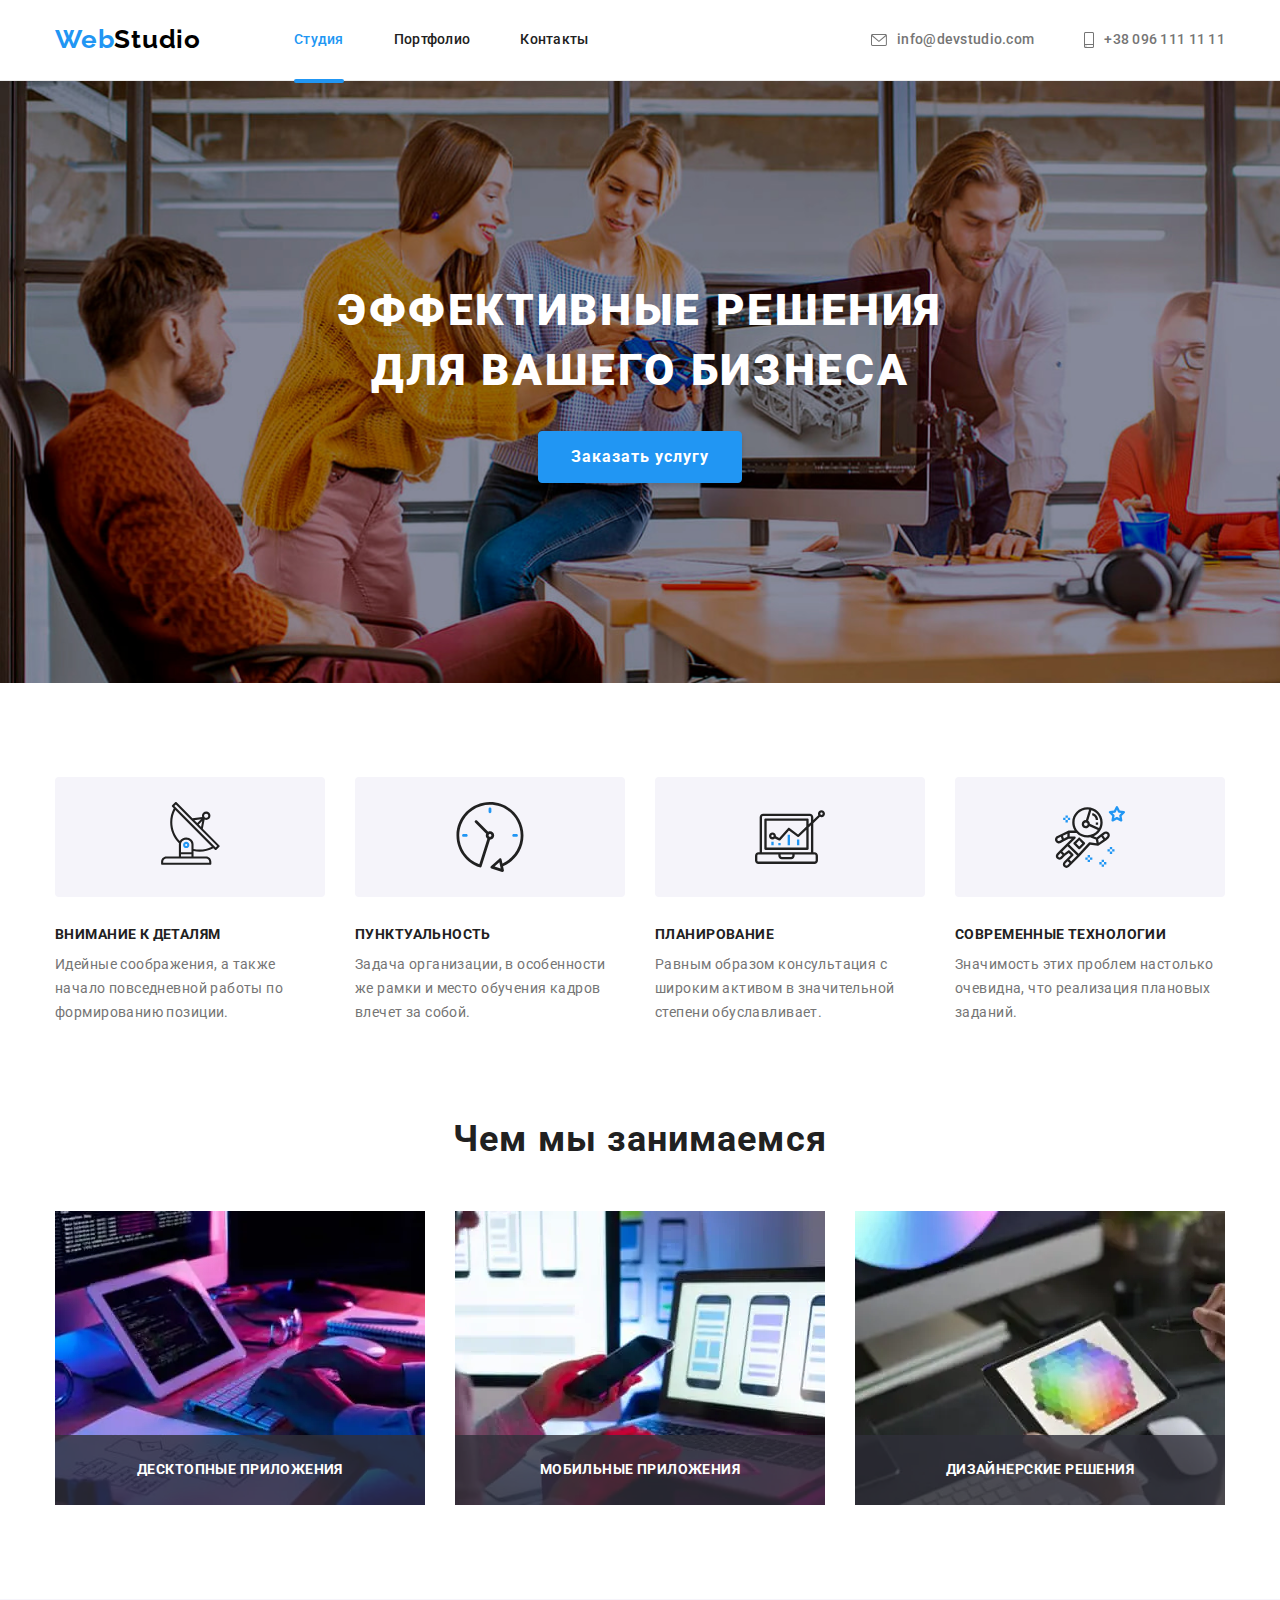
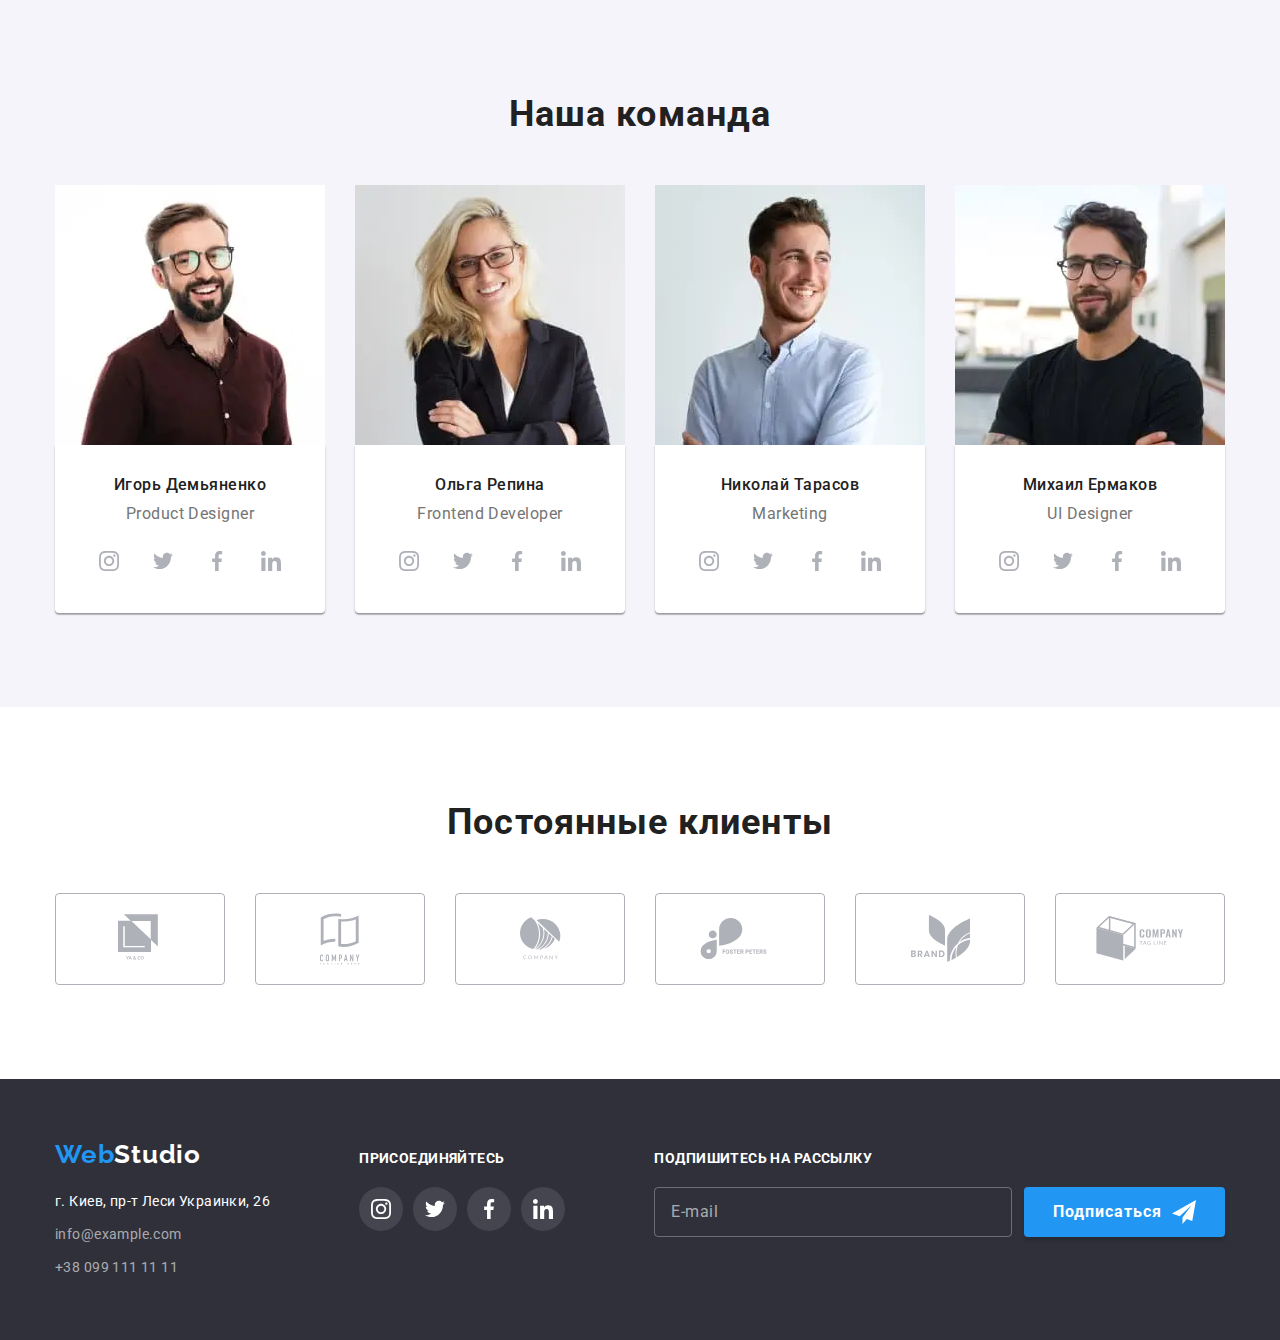
==== commit bb3a427a: "added mobile-menu" ====
--- a/index.html
+++ b/index.html
@@ -16,7 +16,7 @@
 
     <!-- HEADER-->
 
-    <!-- <header class="header">
+    <header class="header">
         <div class="container">
             <nav class="navigation">
                 <a class="logo logo__header link" href="./index.html">Web<span class="logo__theme_durk">Studio</span></a>
@@ -32,6 +32,11 @@
                     </li>
                 </ul>
             </nav>
+            <button type="button" class="header__burger-btn" data-menu-button>
+                <svg class="header__burger-icon" width="40" height="40">
+                    <use href="./images/sprite.svg#icon-menu"></use>>
+                </svg>
+            </button>
             <ul class="header_contacts-list list">
                 <li class="header__contacts-item">
                     <a class="header__contacts-link link" href="mailto=info@devstudio.com">
@@ -49,7 +54,56 @@
                 </li>
             </ul>
         </div>
-    </header>  -->
+
+        <!--=============== mobile menu  ===============-->
+
+        <div class="mobile-menu js-menu-container is-open" id="mobile-menu" data-menu>
+            <button type="button" class="mobile-menu__close-btn js-close-menu" aria-expanded="false" aria-controls="mobile-menu" data-menu-close>
+                <svg class="mobile-menu__close-icon" width="40" height="40">
+                    <use href="./images/sprite.svg#icon-close"></use>
+                </svg>
+            </button>
+            <ul class="mobile-menu__nav-list list">
+                <li class="mobile-menu__nav-item">
+                    <a href="./index.html" class="mobile-menu__link link">Студия</a>
+                </li>
+                <li class="mobile-menu__nav-item">
+                    <a href="./portfolio.html" class="mobile-menu__link link">Портфолио</a>
+                </li>
+                <li class="mobile-menu__nav-item">
+                    <a href="#" class="mobile-menu__link link">Контакты</a>
+                </li>
+            </ul>
+            <div class="mobile-menu__contacts">
+                <ul class="mobile-menu__contacts-list list">
+                    <li class="mobile-menu__contacts-items">
+                        <a href="tel:380961111111" class="mobile-menu__phone-link link">
+                            +38 096 111 11 11</a>
+                    </li>
+                    <li class="mobile-menu__contacts-items">
+                        <a href="mailto:info@devstudio.co" class="mobile-menu__mail-link mobile-menu__contact-link--color link">
+                            info@devstudio.com</a>
+                    </li>
+                </ul>
+                <ul class="mobile-menu__social-list list">
+                    <li class="mobile-menu__social-item">
+                        <a href="#" class="mobile-menu__social-link link">Instagram</a>
+                    </li>
+                    <li class="mobile-menu__social-item">
+                        <a href="#" class="mobile-menu__social-link link">Twitter</a>
+                    </li>
+                    <li class="mobile-menu__social-item">
+                        <a href="#" class="mobile-menu__social-link link">Facebook</a>
+                    </li>
+                    <li class="mobile-menu__social-item">
+                        <a href="#" class="mobile-menu__social-link link">Linkedin</a>
+                    </li>
+                </ul>
+            </div>
+        </div>
+
+        <!--===============end mobile menu  ===============-->
+    </header>
 
     <main>
 
@@ -583,6 +637,7 @@
     </div>
 
     <script src="./js/modal.js"></script>
+    <script src="./js/mobile-menu.js"></script>
 
 </body>
 
--- a/css/main.min.css
+++ b/css/main.min.css
@@ -1,2 +1,2 @@
-:root{--main-font: 'Roboto', sans-serif;--secondary-font: 'Raleway', sans-serif;--accent-color: #2196f3;--main-color: #757575;--second-color: #212121;--main-lite-color: #ffffff;--main-dark-color: #000000;--transparant-color: rgba(255, 255, 255, 0.6);--bckg-button-color: #188ce8;--bckg-btn-color: #f5f4fa;--background-section-footer: #2f303a;--border-color: #eeeeee;--border-header: #ececec;--icon-main-color: #afb1b8;--background-hero-color: #c4c4c4;--timing-function: cubic-bezier(0.4, 0, 0.2, 1)}.visually-hidden{position:absolute !important;clip:rect(1px 1px 1px 1px);clip:rect(1px, 1px, 1px, 1px);padding:0 !important;border:0 !important;height:1px !important;width:1px !important;overflow:hidden}body{font-family:var(--main-font),var(--secondary-font);color:var(--main-color)}h1,h2,h3,h4,p{margin:0}ul,ol{margin:0;padding:0}img{display:block;max-width:100%;height:auto}.link{text-decoration:none}.list{list-style:none}.container{width:100%;margin:0 auto;padding-left:15px;padding-right:15px}@media screen and (min-width: 480px){.container{max-width:480px}}@media screen and (min-width: 768px){.container{max-width:768px}}@media screen and (min-width: 1200px){.container{max-width:1200px}}.header .container{display:flex;align-items:center;justify-content:space-between}.logo{font-family:var(--secondary-font);font-weight:700;font-size:26px;line-height:1.19;letter-spacing:.03em;color:var(--accent-color);display:inline-block}.logo__header{margin-right:93px;padding-top:24px;padding-bottom:25px}.logo__theme_durk{color:var(--main-dark-color)}.logo__footer{margin-bottom:20px}.logo__theme_light{color:var(--main-lite-color)}.social-list{display:flex;align-items:center;justify-content:center}.social-list__item{width:44px;height:44px}.social-list__item:not(:last-child){margin-right:10px}.social-list__link{display:flex;align-items:center;justify-content:center;width:100%;height:100%;border-radius:50%;color:var(--icon-main-color);background-color:var(--main-lite-color);transition:background-color 250ms var(--timing-function),color 250ms var(--timing-function)}.social-list__link:hover,.social-list__link:focus{color:var(--main-lite-color);background-color:var(--accent-color)}.social-list__icon{fill:currentColor}.navigation{display:flex;align-items:center;justify-content:space-between}.navigation_list{display:flex;align-items:center;justify-content:space-between}.navigation__item:not(:last-child){margin-right:50px}.navigation__link{font-weight:500;font-size:14px;line-height:1.14;letter-spacing:.02em;color:var(--second-color);display:block;padding-top:32px;padding-bottom:32px;transition:color 250ms var(--timing-function)}.navigation__item{position:relative}.navigation__link:hover,.navigation__link:focus{color:var(--accent-color)}.navigation__current{color:var(--accent-color)}.navigation__current::after{content:'';position:absolute;bottom:-1px;left:0;width:100%;height:4px;background-color:var(--accent-color);border-radius:2px}.backdrop{position:fixed;top:0;left:0;width:100vw;height:100vh;background-color:rgba(0,0,0,0.2);transition:opacity 250ms var(--timing-function),visibility 250ms var(--timing-function)}.modal-btn{min-width:200px;font-family:inherit;font-weight:700;font-size:16px;line-height:1.88;letter-spacing:.06em;text-align:center;cursor:pointer;color:var(--main-lite-color);background-color:var(--accent-color);border-radius:4px;box-shadow:0px 4px 4px rgba(0,0,0,0.15);transition:background-color 250ms var(--timing-function),box-shadow 250ms var(--timing-function)}.modal-btn:hover,.modal-btn:focus,.modal-btn:active{background-color:var(bckg-button-color);box-shadow:0px 4px 4px rgba(0,0,0,0.15)}.portfolio-filter{display:flex;flex-wrap:wrap;justify-content:center;margin-bottom:50px}.portfolio-filter__btn-item:not(:last-child){margin-right:8px}.portfolio-filter__btn{font-family:inherit;font-weight:500;font-size:16px;line-height:1.63;letter-spacing:.03em;padding:6px 22px;cursor:pointer;color:var(--second-color);border:1px solid var(--bckg-btn-color);background:var(--bckg-btn-color);border-radius:4px;transition:background-color 250ms var(--timing-function),color 250ms var(--timing-function),box-shadow 250ms var(--timing-function),border 250ms var(--timing-function)}.portfolio-filter__btn:hover,.portfolio-filter__btn:focus{background-color:var(--accent-color);color:var(--main-lite-color);box-shadow:0px 3px 1px rgba(0,0,0,0.1),0px 1px 2px rgba(0,0,0,0.08),0px 2px 2px rgba(0,0,0,0.12);border:1px solid var(--accent-color);outline:none}.portfolio-filter__currently{background-color:var(--accent-color);color:var(--main-lite-color)}.contact-list__link{display:flex;flex-direction:column;align-items:center;font-weight:400;font-size:14px;line-height:1.71;letter-spacing:.03em;color:var(--transparant-color);transition:color 250ms var(--timing-function)}.contact-list__link:hover,.contact-list__link:focus{color:var(--accent-color)}.contact-list__item:not(:last-child){margin-bottom:9px}.contact-list__link-address{color:var(--main-lite-color)}.header{border-bottom:1px solid var(--border-header)}.header_contacts-list{display:flex;align-items:center;justify-content:space-between}.header__contacts-item:not(:last-child){margin-right:50px}.header__contacts-link{display:flex;align-items:center;justify-content:space-between;font-weight:500;font-size:14px;line-height:1.14;letter-spacing:.02em;padding-top:32px;padding-bottom:32px;color:var(--main-color);transition:color 250ms var(--timing-function)}.header__contacts-link:hover,.header__contacts-link:focus{color:var(--accent-color)}.header__contacts-icon{fill:currentColor;margin-right:10px}.hero{max-width:1600px;padding-top:118px;padding-bottom:118px;margin:0 auto;text-align:center;background-color:var(--background-hero-color);background-image:linear-gradient(rgba(47,48,58,0.4), rgba(47,48,58,0.4)),url("../images/hero/mobile-bcg.jpg");background-repeat:no-repeat;background-size:cover}@media screen and (min-width: 1200px){.hero{padding-top:200px;padding-bottom:200px}}.hero__title{font-weight:900;font-size:26px;line-height:1.62;letter-spacing:.06em;text-align:center;text-transform:uppercase;color:var(--main-lite-color);max-width:360px;margin:0 auto 30px}@media screen and (min-width: 1200px){.hero__title{font-weight:900;font-size:44px;line-height:1.36;letter-spacing:.06em;max-width:696px}}.hero__modal-btn{border:1px solid var(--accent-color);padding:10px 32px}@media (min-device-pixel-ratio: 2), (min-resolution: 192dpi), (min-resolution: 2dppx){.hero{background-image:url("../images/hero/mobile-bcg@2x.jpg")}}@media (min-width: 480px){.hero{background-image:url("../images/hero/tablet-bcg.jpg")}}@media (min-width: 480px) and (min-device-pixel-ratio: 2), (min-width: 480px) and (min-resolution: 192dpi), (min-width: 480px) and (min-resolution: 2dppx){.hero{background-image:url("../images/hero/tablet-bcg@2x.jpg")}}@media (min-width: 768px){.hero{background-image:url("../images/hero/desktop-bcg.jpg")}}@media (min-width: 768px) and (min-device-pixel-ratio: 2), (min-width: 768px) and (min-resolution: 192dpi), (min-width: 768px) and (min-resolution: 2dppx){.hero{background-image:url("../images/hero/desktop-bcg@2x.jpg")}}.about{padding-top:60px;padding-bottom:60px}@media screen and (min-width: 1200px){.about{padding-top:94px;padding-bottom:94px}}.about__dscrptn{font-weight:400;font-size:14px;line-height:1.71;letter-spacing:.03em}.about__title{text-transform:uppercase;font-weight:700;font-size:14px;line-height:1.14;letter-spacing:.03em;color:var(--second-color);margin-bottom:10px;text-align:center}@media screen and (min-width: 768px){.about__title{text-align:left}}@media screen and (min-width: 768px){.about__list{display:flex;flex-wrap:wrap;margin-right:-30px;margin-bottom:-30px}}.about__item{width:100%}.about__item:not(:last-child){margin-bottom:30px}@media screen and (min-width: 768px){.about__item{flex-basis:calc(100% / 2 - 30px);margin-right:30px;margin-bottom:30px}}@media screen and (min-width: 1200px){.about__item{flex-basis:calc(100% / 4 - 30px);width:270px}}.about__container-icon{display:flex;align-items:center;justify-content:center;width:100%;height:120px;background:var(--bckg-btn-color);border-radius:4px;margin-bottom:30px}.occupation{display:none;padding-top:0;padding-bottom:94px}@media screen and (min-width: 1200px){.occupation{display:block}}.occupation__title{font-weight:700;font-size:36px;line-height:1.17;letter-spacing:.03em;text-align:center;color:var(--second-color);margin-bottom:50px}.occupation__list{display:flex;flex-wrap:wrap;margin-right:-30px;margin-bottom:-30px}.occupation__item{position:relative;flex-basis:calc(100% / 3 - 30px);margin-right:30px;margin-bottom:30px}.occupation__caption{position:absolute;bottom:0;right:0;display:flex;align-items:center;justify-content:center;height:70px;width:100%;font-weight:700;font-size:14px;line-height:1.14;letter-spacing:.03em;text-align:center;text-transform:uppercase;color:var(--main-lite-color);background:rgba(47,48,58,0.8)}.developments{background-color:var(--bckg-btn-color);padding-top:60px;padding-bottom:60px}@media screen and (min-width: 1200px){.developments{padding-top:94px;padding-bottom:94px}}.developments__title{font-weight:700;font-size:28px;line-height:1.18;letter-spacing:.03em;text-align:center;color:var(--second-color);margin-bottom:30px}@media screen and (min-width: 1200px){.developments__title{font-weight:700;font-size:36px;line-height:1.17;letter-spacing:.03em;margin-bottom:50px}}.developments__title-team{font-weight:500;font-size:16px;line-height:1.19;letter-spacing:.03em;color:var(--second-color);margin-bottom:10px}.developments__dscrptn{font-weight:400;font-size:16px;line-height:1.19;letter-spacing:.03em;margin-bottom:16px}@media screen and (min-width: 768px){.developments__list{display:flex;flex-wrap:wrap;margin-right:-30px;margin-bottom:-30px;text-align:center}}.developments__item{width:100%}.developments__item:not(:last-child){margin-bottom:30px}@media screen and (min-width: 768px){.developments__item{flex-basis:calc(100% / 2 - 30px);margin-right:30px;margin-bottom:30px}}@media screen and (min-width: 1200px){.developments__item{flex-basis:calc(100% / 4 - 30px);width:270px}}.developments__wrapper{padding:30px 32px;text-align:center;background:var(--main-lite-color);box-shadow:0px 1px 3px rgba(0,0,0,0.12),0px 1px 1px rgba(0,0,0,0.14),0px 2px 1px rgba(0,0,0,0.2);border-radius:0px 0px 4px 4px}.customers{padding-top:60px;padding-bottom:60px}@media screen and (min-width: 1200px){.customers{padding-top:94px;padding-bottom:94px}}.customers__title{font-weight:700;font-size:28px;line-height:1.18;letter-spacing:.03em;text-align:center;color:var(--second-color);margin-bottom:30px}@media screen and (min-width: 1200px){.customers__title{font-weight:700;font-size:36px;line-height:1.17;letter-spacing:.03em;margin-bottom:50px}}@media screen and (min-width: 480px){.customers__list{display:flex;flex-wrap:wrap;margin-right:-30px;margin-bottom:-30px;text-align:center}}@media screen and (min-width: 1200px){.customers__list{display:flex;align-items:center;justify-content:space-between}}.customers__item{height:92px}.customers__item:not(:last-child){margin-bottom:30px}@media screen and (min-width: 480px){.customers__item{width:210px;flex-basis:calc(100% / 2 - 30px);margin-right:30px;margin-bottom:30px}}@media screen and (min-width: 768px){.customers__item{width:226px;flex-basis:calc(100% / 3 - 30px)}}@media screen and (min-width: 1200px){.customers__item{width:170px;flex-basis:auto}}.customers__link{display:flex;align-items:center;justify-content:center;color:var(--icon-main-color);width:100%;height:100%;border:1px solid var(--icon-main-color);border-radius:4px;transition:color 250ms var(--timing-function),border-color 250ms var(--timing-function)}.customers__link:hover,.customers__link:focus{color:var(--accent-color);border-color:var(--accent-color)}.customers__icon{display:flex;align-items:center;justify-content:center;fill:currentColor}.portfolio{padding-top:94px;padding-bottom:94px}.portfolio_title-link{font-weight:700;font-size:18px;line-height:2;letter-spacing:.06em;color:var(--second-color);margin-bottom:4px}.portfolio__description{font-weight:400;font-size:16px;line-height:1.88;letter-spacing:.03em;color:var(--main-color)}.portfolio__cards-list{display:flex;flex-wrap:wrap;margin-right:-30px;margin-bottom:-30px}.portfolio__cards-item{flex-basis:calc(100% / 3 - 30px);margin-right:30px;margin-bottom:30px}.portfolio__cards-wrapper{padding:20px 24px;border:1px solid var(--border-color);box-sizing:border-box}.portfolio__link{display:block;transition:box-shadow 250ms var(--timing-function)}.portfolio__link:hover,.portfolio__link:focus{box-shadow:0px 1px 1px rgba(0,0,0,0.12),0px 4px 4px rgba(0,0,0,0.06),1px 4px 6px rgba(0,0,0,0.16)}.portfolio__overlay-wrapper{position:relative;overflow:hidden}.portfolio__overlay{position:absolute;top:0;left:0;padding:63px 24px;height:100%;font-weight:400;font-size:18px;line-height:1.56;letter-spacing:.03em;color:var(--main-lite-color);background-color:transparent;transform:translateY(100%);transition:transform 250ms var(--timing-function),background-color 250ms var(--timing-function)}.portfolio__link:hover .portfolio__overlay,.portfolio__link:focus .portfolio__overlay{transform:translateY(0%);background-color:rgba(33,150,243,0.9)}.footer{background:var(--background-section-footer);padding-top:60px;padding-bottom:60px}.footer__address{font-style:normal}.footer__container-main{display:flex;flex-direction:column;align-items:center}.footer__container-address{margin-bottom:60px;display:flex;flex-direction:column;align-items:center}.footer__join{font-weight:700;font-size:14px;line-height:1.14;letter-spacing:.03em;text-transform:uppercase;color:var(--main-lite-color);margin-bottom:20px}.footer__container-icons{box-sizing:border-box;display:flex;flex-direction:column;align-items:center;min-width:206px;margin-bottom:60px}.footer__container-form{width:100%}.footer-list-icons{display:flex;align-items:center;justify-content:space-between}.footer-list-icons__link{color:var(--main-lite-color);background-color:rgba(255,255,255,0.1);transition:background-color 250ms var(--timing-function)}.footer-list-icons__link:hover,.footer-list-icons__link:focus{background-color:var(--accent-color)}.footer-form__subscriber{font-weight:700;font-size:14px;line-height:1.14;letter-spacing:.03em;text-transform:uppercase;color:var(--main-lite-color);margin-bottom:20px;text-align:center}.footer-form__container{display:flex;flex-direction:column;align-items:center}.footer-form__input{width:100%;height:50px;border:1px solid rgba(255,255,255,0.3);border-radius:4px;padding:15px 16px;background-color:transparent;transition:box-shadow 250ms var(--timing-function);color:var(--main-lite-color);margin-bottom:20px}.footer-form__input::placeholder{font-weight:400;font-size:16px;line-height:1.25;letter-spacing:.03em;color:rgba(255,255,255,0.6)}.footer-form__input:focus{color:var(--main-lite-color);box-shadow:drop-shadow(0px 4px 4px rgba(0,0,0,0.15))}.footer-form__icon{margin-left:10px}.footer-form__btn{display:flex;align-items:center;justify-content:center;border:none;padding:10px 29px}.is-hidden{opacity:0;visibility:hidden;pointer-events:none}.modal{position:absolute;top:50%;left:50%;transform:translate(-50%, -50%);width:528px;height:580px;background-color:var(--main-lite-color);box-shadow:0px 1px 3px rgba(0,0,0,0.12),0px 1px 1px rgba(0,0,0,0.14),0px 2px 1px rgba(0,0,0,0.2);border-radius:4px}.modal__close-btn{position:absolute;top:8px;right:8px;width:30px;height:30px;background:var(--main-lite-color);border:1px solid rgba(0,0,0,0.1);border-radius:50%;cursor:pointer}.modal__btn-icon{transition:fill 250ms var(--timing-function)}.modal__close-btn:hover .modal__btn-icon,.modal__close-btn:focus .modal__btn-icon{fill:var(--accent-color)}.modal__form{display:flex;flex-direction:column;padding:40px 41px}.modal__description-callu{font-weight:700;font-size:20px;line-height:1.15;letter-spacing:.03em;color:var(--second-color);text-align:center;margin-bottom:12px}.modal__field{font-weight:400;font-size:12px;line-height:1.17;letter-spacing:.01em;cursor:pointer;margin-bottom:10px}.modal__field-last{margin-bottom:20px}.modal__input-wrapper{position:relative;display:block;margin-top:4px}.modal__input{width:100%;height:40px;border:1px solid rgba(33,33,33,0.2);border-radius:4px;padding-left:42px;transition:border-color 250ms var(--timing-function)}.modal__input:focus{outline:none;border-color:var(--accent-color)}.modal__icon{position:absolute;top:50%;left:12px;transform:translateY(-50%);display:block;fill:var(--second-color);transition:background-color 250ms var(--timing-function)}.modal__input:focus+.modal__icon{color:var(--accent-color);fill:var(--accent-color)}.modal__message{width:100%;height:120px;border:1px solid rgba(33,33,33,0.2);border-radius:4px;padding:12px 16px;resize:none;margin-top:4px;transition:border-color 250ms var(--timing-function)}.modal__message::placeholder{font-weight:400;font-size:12px;line-height:1.17;letter-spacing:.01em;color:rgba(117,117,117,0.5)}.modal__message:focus{outline:none;border-color:var(--accent-color)}.modal__check-desc{display:flex;align-items:center;justify-content:space-between;font-weight:400;font-size:14px;line-height:1.71;letter-spacing:.03em;margin:0 auto;margin-bottom:30px}.modal__check-desc::before{display:block;content:'';background-image:url(../images/frame.svg);width:16px;height:15px;cursor:pointer;margin-right:7px;background-position:center}.modal__term:checked+.modal__check-desc::before{background-color:var(--accent-color);background-image:url("../images/check.svg")}.modal__term:focus-visible+.modal__check-desc::before{box-shadow:0 0 0 2px var(--accent-color)}.modal__link{color:var(--accent-color)}.modal__btn{align-self:center;padding:10px 55px;box-shadow:0px 4px 4px rgba(0,0,0,0.15);border:1px solid var(--bckg-btn-color);transition:background-color 250ms var(--timing-function)}.modal__btn:hover,.modal__btn:focus{background-color:var(--accent-color)}
+:root{--main-font: 'Roboto', sans-serif;--secondary-font: 'Raleway', sans-serif;--accent-color: #2196f3;--main-color: #757575;--second-color: #212121;--main-lite-color: #ffffff;--main-dark-color: #000000;--transparant-color: rgba(255, 255, 255, 0.6);--bckg-button-color: #188ce8;--bckg-btn-color: #f5f4fa;--background-section-footer: #2f303a;--border-color: #eeeeee;--border-header: #ececec;--icon-main-color: #afb1b8;--background-hero-color: #c4c4c4;--timing-function: cubic-bezier(0.4, 0, 0.2, 1)}.visually-hidden{position:absolute !important;clip:rect(1px 1px 1px 1px);clip:rect(1px, 1px, 1px, 1px);padding:0 !important;border:0 !important;height:1px !important;width:1px !important;overflow:hidden}body{font-family:var(--main-font),var(--secondary-font);color:var(--main-color)}h1,h2,h3,h4,p{margin:0}ul,ol{margin:0;padding:0}img{display:block;max-width:100%;height:auto}.link{text-decoration:none}.list{list-style:none}.container{width:100%;margin:0 auto;padding-left:15px;padding-right:15px}@media screen and (min-width: 480px){.container{max-width:480px}}@media screen and (min-width: 768px){.container{max-width:768px}}@media screen and (min-width: 1200px){.container{max-width:1200px}}.logo{font-family:var(--secondary-font);font-weight:700;font-size:24px;line-height:1.17;letter-spacing:.03em;color:var(--accent-color);display:inline-block}@media screen and (min-width: 1200px){.logo{font-weight:700;font-size:26px;line-height:1.19;letter-spacing:.03em}}.logo__header{padding-top:21px;padding-bottom:21px}@media screen and (min-width: 768px){.logo__header{margin-right:88px;padding:unset}}@media screen and (min-width: 1200px){.logo__header{margin-right:93px;padding-top:24px;padding-bottom:25px}}.logo__theme_durk{color:var(--main-dark-color)}.logo__footer{margin-bottom:20px}.logo__theme_light{color:var(--main-lite-color)}.social-list{display:flex;align-items:center;justify-content:center}.social-list__item{width:44px;height:44px}.social-list__item:not(:last-child){margin-right:10px}.social-list__link{display:flex;align-items:center;justify-content:center;width:100%;height:100%;border-radius:50%;color:var(--icon-main-color);background-color:var(--main-lite-color);transition:background-color 250ms var(--timing-function),color 250ms var(--timing-function)}.social-list__link:hover,.social-list__link:focus{color:var(--main-lite-color);background-color:var(--accent-color)}.social-list__icon{fill:currentColor}.navigation{display:flex;align-items:center;justify-content:space-between}.navigation_list{display:none}@media screen and (min-width: 768px){.navigation_list{display:flex}}.navigation__item:not(:last-child){margin-right:50px}.navigation__link{font-weight:500;font-size:14px;line-height:1.14;letter-spacing:.02em;color:var(--second-color);display:block;padding-top:32px;padding-bottom:32px;transition:color 250ms var(--timing-function)}.navigation__item{position:relative}.navigation__link:hover,.navigation__link:focus{color:var(--accent-color)}.navigation__current{color:var(--accent-color)}.navigation__current::after{content:'';position:absolute;bottom:-3px;left:0;width:100%;height:4px;background-color:var(--accent-color);border-radius:2px}.backdrop{position:fixed;top:0;left:0;width:100vw;height:100vh;background-color:rgba(0,0,0,0.2);transition:opacity 250ms var(--timing-function),visibility 250ms var(--timing-function)}.modal-btn{min-width:200px;font-family:inherit;font-weight:700;font-size:16px;line-height:1.88;letter-spacing:.06em;text-align:center;cursor:pointer;color:var(--main-lite-color);background-color:var(--accent-color);border-radius:4px;box-shadow:0px 4px 4px rgba(0,0,0,0.15);transition:background-color 250ms var(--timing-function),box-shadow 250ms var(--timing-function)}.modal-btn:hover,.modal-btn:focus,.modal-btn:active{background-color:var(bckg-button-color);box-shadow:0px 4px 4px rgba(0,0,0,0.15)}.portfolio-filter{display:flex;flex-wrap:wrap;margin-bottom:25px}@media screen and (min-width: 768px){.portfolio-filter{justify-content:center;margin-bottom:30px}}@media screen and (min-width: 1200px){.portfolio-filter{margin-bottom:50px}}.portfolio-filter__btn-item{margin-bottom:15px}@media screen and (min-width: 768px){.portfolio-filter__btn-item{margin-bottom:unset}}.portfolio-filter__btn-item:not(:last-child){margin-right:8px}.portfolio-filter__btn{font-family:inherit;font-weight:500;font-size:16px;line-height:1.63;letter-spacing:.03em;padding:6px 22px;cursor:pointer;color:var(--second-color);border:1px solid var(--bckg-btn-color);background:var(--bckg-btn-color);border-radius:4px;transition:background-color 250ms var(--timing-function),color 250ms var(--timing-function),box-shadow 250ms var(--timing-function),border 250ms var(--timing-function)}.portfolio-filter__btn:hover,.portfolio-filter__btn:focus{background-color:var(--accent-color);color:var(--main-lite-color);box-shadow:0px 3px 1px rgba(0,0,0,0.1),0px 1px 2px rgba(0,0,0,0.08),0px 2px 2px rgba(0,0,0,0.12);border:1px solid var(--accent-color);outline:none}.portfolio-filter__currently{background-color:var(--accent-color);color:var(--main-lite-color)}.contact-list__link{display:flex;flex-direction:column;align-items:center;font-weight:400;font-size:14px;line-height:1.71;letter-spacing:.03em;color:var(--transparant-color);transition:color 250ms var(--timing-function)}@media screen and (min-width: 1200px){.contact-list__link{align-items:flex-start}}.contact-list__link:hover,.contact-list__link:focus{color:var(--accent-color)}.contact-list__item:not(:last-child){margin-bottom:9px}.contact-list__link-address{color:var(--main-lite-color)}.header{border-bottom:1px solid var(--border-header)}.header .container{display:flex;align-items:center;justify-content:space-between}.header_contacts-list{display:none}@media screen and (min-width: 768px){.header_contacts-list{display:initial;padding-top:21px;padding-bottom:21px}}@media screen and (min-width: 1200px){.header_contacts-list{display:flex;align-items:center;justify-content:space-between}}@media screen and (min-width: 768px){.header__burger-btn{display:none}.header__contacts-item:not(:last-child){padding-bottom:10px}}@media screen and (min-width: 1200px){.header__contacts-item:not(:last-child){padding-bottom:unset}.header__contacts-item:not(:last-child){margin-right:50px}}.header__contacts-link{font-weight:500;font-size:14px;line-height:1.14;letter-spacing:.02em;color:var(--main-color);transition:color 250ms var(--timing-function)}@media screen and (min-width: 768px){.header__contacts-link{display:flex}}@media screen and (min-width: 1200px){.header__contacts-link{display:flex;align-items:center;justify-content:space-between}}.header__contacts-link:hover,.header__contacts-link:focus{color:var(--accent-color)}.header__contacts-icon{fill:currentColor;margin-right:10px}.header__burger-btn{background-color:transparent;border:none;padding:0}.hero{max-width:1600px;padding-top:118px;padding-bottom:118px;margin:0 auto;text-align:center;background-color:var(--background-hero-color);background-image:linear-gradient(rgba(47,48,58,0.4), rgba(47,48,58,0.4)),url("../images/hero/mobile-bcg.jpg");background-repeat:no-repeat;background-size:cover}@media screen and (min-width: 1200px){.hero{padding-top:200px;padding-bottom:200px}}.hero__title{font-weight:900;font-size:26px;line-height:1.62;letter-spacing:.06em;text-align:center;text-transform:uppercase;color:var(--main-lite-color);max-width:360px;margin:0 auto 30px}@media screen and (min-width: 1200px){.hero__title{font-weight:900;font-size:44px;line-height:1.36;letter-spacing:.06em;max-width:696px}}.hero__modal-btn{border:1px solid var(--accent-color);padding:10px 32px}@media (min-device-pixel-ratio: 2), (min-resolution: 192dpi), (min-resolution: 2dppx){.hero{background-image:url("../images/hero/mobile-bcg@2x.jpg")}}@media (min-width: 480px){.hero{background-image:url("../images/hero/tablet-bcg.jpg")}}@media (min-width: 480px) and (min-device-pixel-ratio: 2), (min-width: 480px) and (min-resolution: 192dpi), (min-width: 480px) and (min-resolution: 2dppx){.hero{background-image:url("../images/hero/tablet-bcg@2x.jpg")}}@media (min-width: 768px){.hero{background-image:url("../images/hero/desktop-bcg.jpg")}}@media (min-width: 768px) and (min-device-pixel-ratio: 2), (min-width: 768px) and (min-resolution: 192dpi), (min-width: 768px) and (min-resolution: 2dppx){.hero{background-image:url("../images/hero/desktop-bcg@2x.jpg")}}.about{padding-top:60px;padding-bottom:60px}@media screen and (min-width: 1200px){.about{padding-top:94px;padding-bottom:94px}}.about__dscrptn{font-weight:400;font-size:14px;line-height:1.71;letter-spacing:.03em}.about__title{text-transform:uppercase;font-weight:700;font-size:14px;line-height:1.14;letter-spacing:.03em;color:var(--second-color);margin-bottom:10px;text-align:center}@media screen and (min-width: 768px){.about__title{text-align:left}}@media screen and (min-width: 768px){.about__list{display:flex;flex-wrap:wrap;margin-right:-30px;margin-bottom:-30px}}.about__item{width:100%}.about__item:not(:last-child){margin-bottom:30px}@media screen and (min-width: 768px){.about__item{flex-basis:calc(100% / 2 - 30px);margin-right:30px;margin-bottom:30px}}@media screen and (min-width: 1200px){.about__item{flex-basis:calc(100% / 4 - 30px);width:270px}}.about__container-icon{display:flex;align-items:center;justify-content:center;width:100%;height:120px;background:var(--bckg-btn-color);border-radius:4px;margin-bottom:30px}.occupation{display:none;padding-top:0;padding-bottom:94px}@media screen and (min-width: 1200px){.occupation{display:block}}.occupation__title{font-weight:700;font-size:36px;line-height:1.17;letter-spacing:.03em;text-align:center;color:var(--second-color);margin-bottom:50px}.occupation__list{display:flex;flex-wrap:wrap;margin-right:-30px;margin-bottom:-30px}.occupation__item{position:relative;flex-basis:calc(100% / 3 - 30px);margin-right:30px;margin-bottom:30px}.occupation__caption{position:absolute;bottom:0;right:0;display:flex;align-items:center;justify-content:center;height:70px;width:100%;font-weight:700;font-size:14px;line-height:1.14;letter-spacing:.03em;text-align:center;text-transform:uppercase;color:var(--main-lite-color);background:rgba(47,48,58,0.8)}.developments{background-color:var(--bckg-btn-color);padding-top:60px;padding-bottom:60px}@media screen and (min-width: 1200px){.developments{padding-top:94px;padding-bottom:94px}}.developments__title{font-weight:700;font-size:28px;line-height:1.18;letter-spacing:.03em;text-align:center;color:var(--second-color);margin-bottom:30px}@media screen and (min-width: 1200px){.developments__title{font-weight:700;font-size:36px;line-height:1.17;letter-spacing:.03em;margin-bottom:50px}}.developments__title-team{font-weight:500;font-size:16px;line-height:1.19;letter-spacing:.03em;color:var(--second-color);margin-bottom:10px}.developments__dscrptn{font-weight:400;font-size:16px;line-height:1.19;letter-spacing:.03em;margin-bottom:16px}@media screen and (min-width: 768px){.developments__list{display:flex;flex-wrap:wrap;margin-right:-30px;margin-bottom:-30px;text-align:center}}.developments__item{width:100%}.developments__item:not(:last-child){margin-bottom:30px}@media screen and (min-width: 768px){.developments__item{flex-basis:calc(100% / 2 - 30px);margin-right:30px;margin-bottom:30px}}@media screen and (min-width: 1200px){.developments__item{flex-basis:calc(100% / 4 - 30px);width:270px}}.developments__wrapper{padding:30px 32px;text-align:center;background:var(--main-lite-color);box-shadow:0px 1px 3px rgba(0,0,0,0.12),0px 1px 1px rgba(0,0,0,0.14),0px 2px 1px rgba(0,0,0,0.2);border-radius:0px 0px 4px 4px}.customers{padding-top:60px;padding-bottom:60px}@media screen and (min-width: 1200px){.customers{padding-top:94px;padding-bottom:94px}}.customers__title{font-weight:700;font-size:28px;line-height:1.18;letter-spacing:.03em;text-align:center;color:var(--second-color);margin-bottom:30px}@media screen and (min-width: 1200px){.customers__title{font-weight:700;font-size:36px;line-height:1.17;letter-spacing:.03em;margin-bottom:50px}}@media screen and (min-width: 480px){.customers__list{display:flex;flex-wrap:wrap;margin-right:-30px;margin-bottom:-30px;text-align:center}}@media screen and (min-width: 1200px){.customers__list{display:flex;align-items:center;justify-content:space-between}}.customers__item{height:92px}.customers__item:not(:last-child){margin-bottom:30px}@media screen and (min-width: 480px){.customers__item{width:210px;flex-basis:calc(100% / 2 - 30px);margin-right:30px;margin-bottom:30px}}@media screen and (min-width: 768px){.customers__item{width:226px;flex-basis:calc(100% / 3 - 30px)}}@media screen and (min-width: 1200px){.customers__item{width:170px;flex-basis:auto}}.customers__link{display:flex;align-items:center;justify-content:center;color:var(--icon-main-color);width:100%;height:100%;border:1px solid var(--icon-main-color);border-radius:4px;transition:color 250ms var(--timing-function),border-color 250ms var(--timing-function)}.customers__link:hover,.customers__link:focus{color:var(--accent-color);border-color:var(--accent-color)}.customers__icon{display:flex;align-items:center;justify-content:center;fill:currentColor}.portfolio{padding-top:60px;padding-bottom:60px}@media screen and (min-width: 1200px){.portfolio{padding-top:94px;padding-bottom:94px}}.portfolio_title-link{font-weight:700;font-size:18px;line-height:2;letter-spacing:.06em;color:var(--second-color);margin-bottom:4px}.portfolio__description{font-weight:400;font-size:16px;line-height:1.88;letter-spacing:.03em;color:var(--main-color)}@media screen and (min-width: 768px){.portfolio__cards-list{display:flex;flex-wrap:wrap;margin-right:-30px;margin-bottom:-30px}}.portfolio__cards-item{width:100%}.portfolio__cards-item:not(:last-child){margin-bottom:30px}@media screen and (min-width: 768px){.portfolio__cards-item{flex-basis:calc(100% / 2 - 30px);margin-right:30px;margin-bottom:30px}}@media screen and (min-width: 1200px){.portfolio__cards-item{flex-basis:calc(100% / 3 - 30px)}}.portfolio__cards-wrapper{padding-top:20px;padding-bottom:20px;padding-left:24px;border:1px solid var(--border-color);box-sizing:border-box}.portfolio__link{display:block;transition:box-shadow 250ms var(--timing-function)}.portfolio__link:hover,.portfolio__link:focus{box-shadow:0px 1px 1px rgba(0,0,0,0.12),0px 4px 4px rgba(0,0,0,0.06),1px 4px 6px rgba(0,0,0,0.16)}.portfolio__overlay-wrapper{position:relative;overflow:hidden}.portfolio__overlay{position:absolute;top:0;left:0;padding:63px 24px;height:100%;font-weight:400;font-size:18px;line-height:1.56;letter-spacing:.03em;color:var(--main-lite-color);background-color:transparent;transform:translateY(100%);transition:transform 250ms var(--timing-function),background-color 250ms var(--timing-function)}.portfolio__link:hover .portfolio__overlay,.portfolio__link:focus .portfolio__overlay{transform:translateY(0%);background-color:rgba(33,150,243,0.9)}.footer{background:var(--background-section-footer);padding-top:60px;padding-bottom:60px}.footer__address{font-style:normal}.footer__container-main{display:flex;flex-direction:column;align-items:center}@media screen and (min-width: 768px){.footer__container-main{flex-direction:row;flex-wrap:wrap;justify-content:space-around;align-items:baseline}}@media screen and (min-width: 1200px){.footer__container-main{flex-wrap:nowrap;justify-content:space-between}}.footer__container-address{margin-bottom:60px;display:flex;flex-direction:column;align-items:center}@media screen and (min-width: 1200px){.footer__container-address{align-items:flex-start;margin-bottom:unset}}.footer__join{font-weight:700;font-size:14px;line-height:1.14;letter-spacing:.03em;text-transform:uppercase;color:var(--main-lite-color);margin-bottom:20px}.footer__container-icons{box-sizing:border-box;display:flex;flex-direction:column;align-items:center;min-width:206px;margin-bottom:60px}@media screen and (min-width: 1200px){.footer__container-icons{align-items:flex-start;margin-bottom:unset}}.footer__container-form{width:100%}@media screen and (min-width: 1200px){.footer__container-form{width:unset}}.footer-list-icons{display:flex;align-items:center;justify-content:space-between}.footer-list-icons__link{color:var(--main-lite-color);background-color:rgba(255,255,255,0.1);transition:background-color 250ms var(--timing-function)}.footer-list-icons__link:hover,.footer-list-icons__link:focus{background-color:var(--accent-color)}.footer-form__subscriber{font-weight:700;font-size:14px;line-height:1.14;letter-spacing:.03em;text-transform:uppercase;color:var(--main-lite-color);margin-bottom:20px;text-align:center}@media screen and (min-width: 1200px){.footer-form__subscriber{text-align-last:left}}.footer-form__container{display:flex;flex-direction:column;align-items:center}@media screen and (min-width: 1200px){.footer-form__container{flex-direction:row}}.footer-form__input{width:100%;height:50px;border:1px solid rgba(255,255,255,0.3);border-radius:4px;padding:15px 16px;background-color:transparent;transition:box-shadow 250ms var(--timing-function);color:var(--main-lite-color);margin-bottom:20px}.footer-form__input::placeholder{font-weight:400;font-size:16px;line-height:1.25;letter-spacing:.03em;color:rgba(255,255,255,0.6)}.footer-form__input:focus{color:var(--main-lite-color);box-shadow:drop-shadow(0px 4px 4px rgba(0,0,0,0.15))}@media screen and (min-width: 768px){.footer-form__input{width:450px}}@media screen and (min-width: 1200px){.footer-form__input{width:358px;margin-bottom:unset;margin-right:12px}}.footer-form__icon{margin-left:10px}.footer-form__btn{display:flex;align-items:center;justify-content:center;border:none;padding:10px 29px}.is-hidden{opacity:0;visibility:hidden;pointer-events:none}.modal{position:absolute;top:50%;left:50%;transform:translate(-50%, -50%);width:100%;max-width:300px;background-color:var(--main-lite-color);box-shadow:0px 1px 3px rgba(0,0,0,0.12),0px 1px 1px rgba(0,0,0,0.14),0px 2px 1px rgba(0,0,0,0.2);border-radius:4px}@media screen and (min-width: 480px){.modal{width:100%;max-width:450px}}@media screen and (min-width: 1200px){.modal{width:100%;max-width:528px}}.modal__close-btn{position:absolute;top:8px;right:8px;width:30px;height:30px;background:var(--main-lite-color);border:1px solid rgba(0,0,0,0.1);border-radius:50%;cursor:pointer}.modal__btn-icon{transition:fill 250ms var(--timing-function)}.modal__close-btn:hover .modal__btn-icon,.modal__close-btn:focus .modal__btn-icon{fill:var(--accent-color)}.modal__form{display:flex;flex-direction:column;padding:40px 20px}@media screen and (min-width: 480px){.modal__form{padding:40px}}.modal__description-callu{font-weight:700;font-size:18px;line-height:1.28;letter-spacing:.03em;color:var(--second-color);text-align:center;margin-bottom:12px}@media screen and (min-width: 480px){.modal__description-callu{font-weight:700;font-size:20px;line-height:1.5;letter-spacing:.03em}}@media screen and (min-width: 1200px){.modal__description-callu{font-weight:700;font-size:20px;line-height:1.15;letter-spacing:.03em}}.modal__field{font-weight:400;font-size:12px;line-height:1.17;letter-spacing:.01em;cursor:pointer;margin-bottom:10px}.modal__field-last{margin-bottom:20px}.modal__input-wrapper{position:relative;display:block;margin-top:4px}.modal__input{width:100%;height:40px;border:1px solid rgba(33,33,33,0.2);border-radius:4px;padding-left:42px;transition:border-color 250ms var(--timing-function)}.modal__input:focus{outline:none;border-color:var(--accent-color)}.modal__icon{position:absolute;top:50%;left:12px;transform:translateY(-50%);display:block;fill:var(--second-color);transition:background-color 250ms var(--timing-function)}.modal__input:focus+.modal__icon{color:var(--accent-color);fill:var(--accent-color)}.modal__message{width:100%;height:120px;border:1px solid rgba(33,33,33,0.2);border-radius:4px;padding:12px 16px;resize:none;margin-top:4px;transition:border-color 250ms var(--timing-function)}.modal__message::placeholder{font-weight:400;font-size:12px;line-height:1.17;letter-spacing:.01em;color:rgba(117,117,117,0.5)}.modal__message:focus{outline:none;border-color:var(--accent-color)}.modal__check-desc{display:flex;align-items:center;justify-content:space-between;font-weight:400;font-size:8px;line-height:1.13;letter-spacing:.03em;margin:0 auto;margin-bottom:30px}@media screen and (min-width: 480px){.modal__check-desc{font-weight:400;font-size:12px;line-height:1.17;letter-spacing:.03em}}@media screen and (min-width: 1200px){.modal__check-desc{font-weight:400;font-size:14px;line-height:1.71;letter-spacing:.03em}}.modal__check-desc::before{display:block;content:'';background-image:url(../images/frame.svg);width:16px;height:15px;cursor:pointer;margin-right:7px;background-position:center}.modal__term:checked+.modal__check-desc::before{background-color:var(--accent-color);background-image:url("../images/check.svg")}.modal__term:focus-visible+.modal__check-desc::before{box-shadow:0 0 0 2px var(--accent-color)}.modal__link{color:var(--accent-color)}.modal__btn{align-self:center;padding:10px 55px;box-shadow:0px 4px 4px rgba(0,0,0,0.15);border:1px solid var(--bckg-btn-color);transition:background-color 250ms var(--timing-function)}.modal__btn:hover,.modal__btn:focus{background-color:var(--accent-color)}.mobile-menu{position:fixed;top:0;left:50%;width:100vw;max-width:480px;height:100vh;background-color:var(--main-lite-color);padding:48px 40px;transform:translateY(-100%) translateX(-50%);transition:transform 250ms linear}.mobile-menu__close-btn{background-color:transparent;border:none;padding:0;position:absolute;top:10px;right:15px}@media screen and (min-width: 768px){.mobile-menu{display:none}}.is-open{transform:translateY(0) translateX(-50%)}
 /*# sourceMappingURL=main.min.css.map */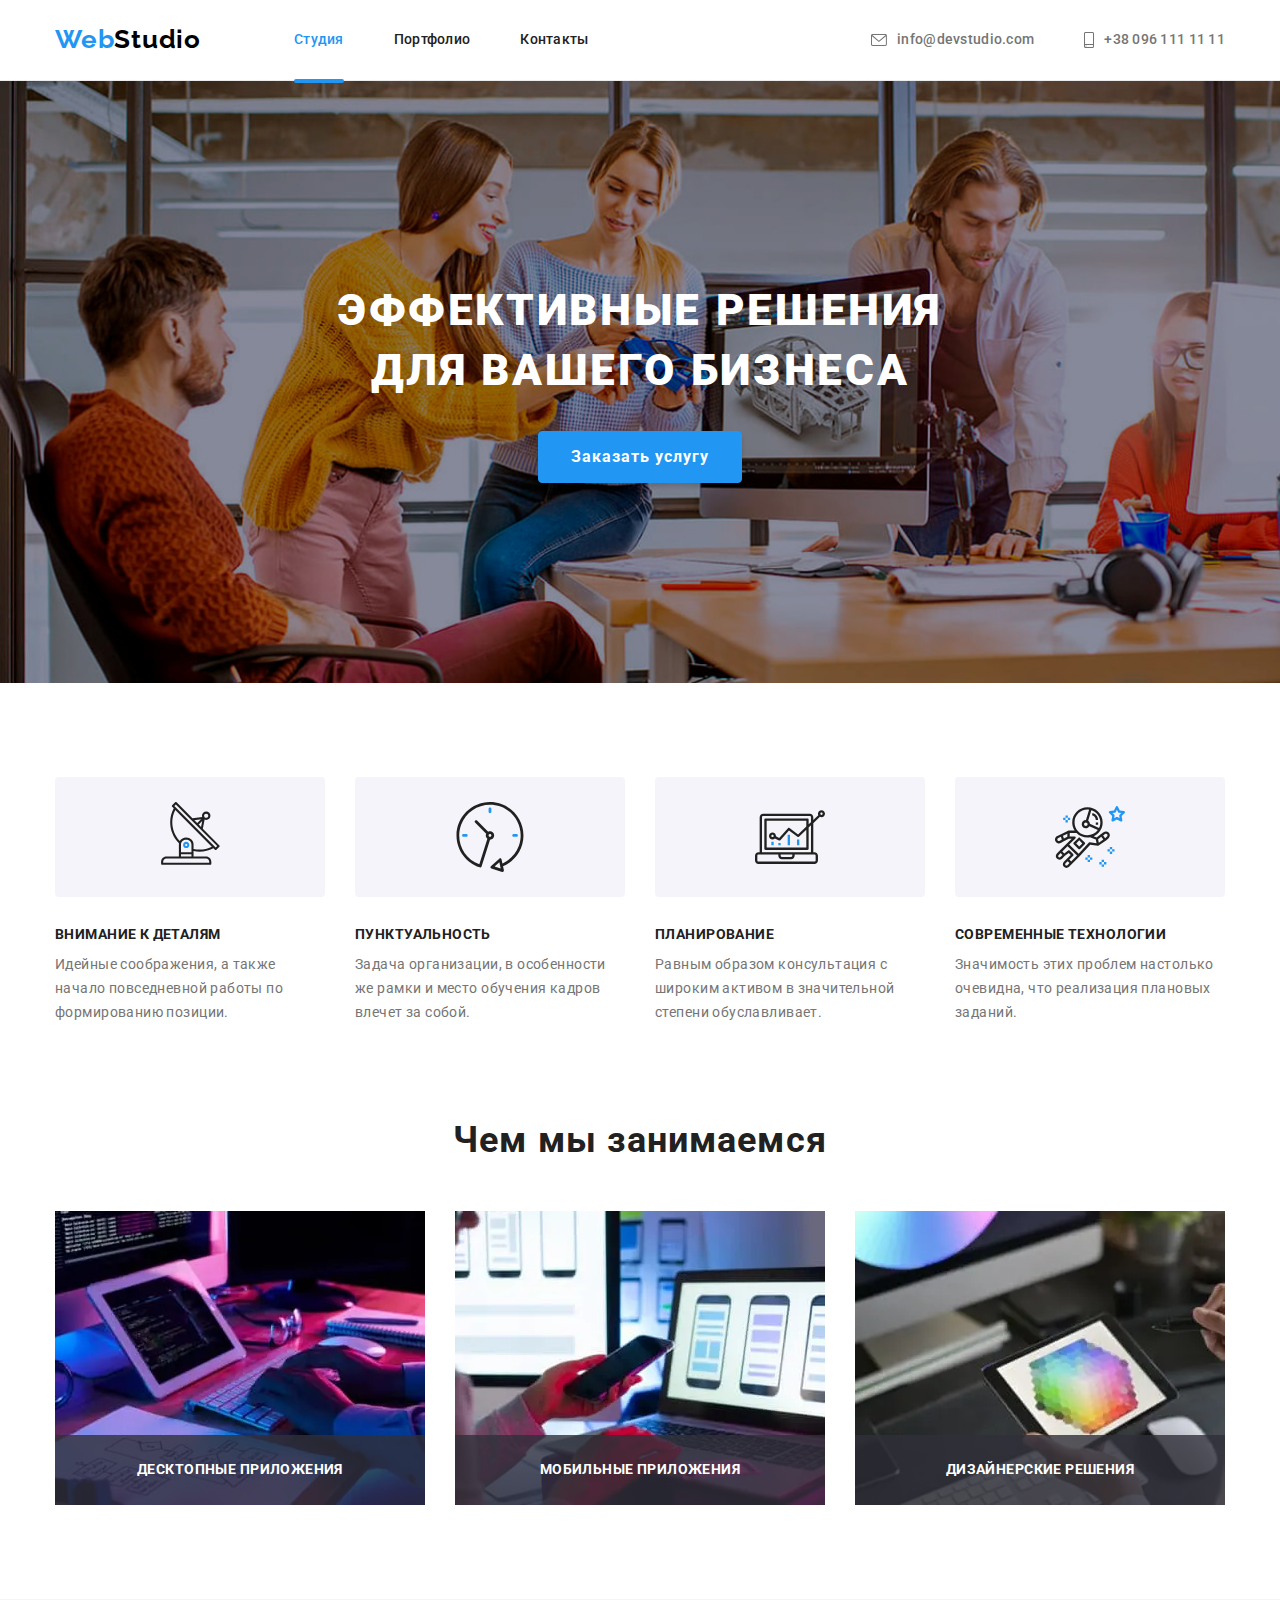
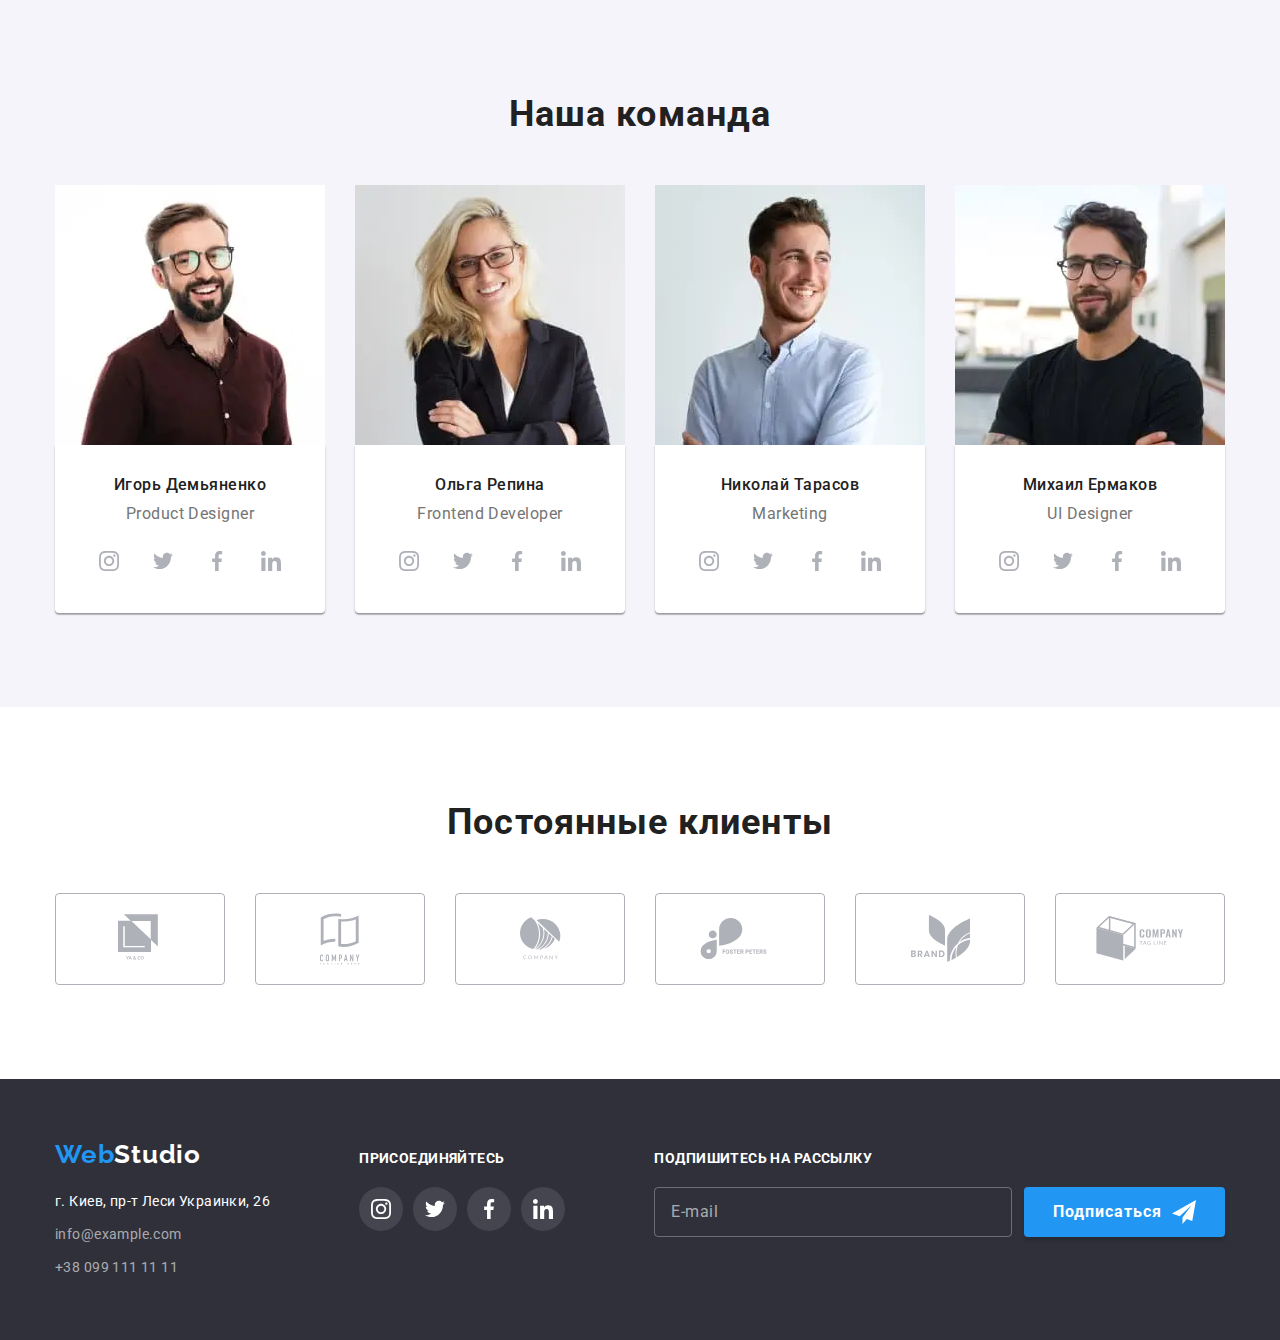
==== commit 1b201063: "fixed header__contacts" ====
--- a/index.html
+++ b/index.html
@@ -34,10 +34,10 @@
             </nav>
             <button type="button" class="header__burger-btn" data-menu-button>
                 <svg class="header__burger-icon" width="40" height="40">
-                    <use href="./images/sprite.svg#icon-menu"></use>>
+                    <use href="./images/sprite.svg#icon-menu"></use>
                 </svg>
             </button>
-            <ul class="header_contacts-list list">
+            <ul class="header__contacts-list list">
                 <li class="header__contacts-item">
                     <a class="header__contacts-link link" href="mailto=info@devstudio.com">
                         <svg class="header__contacts-icon" width="16" height="12">
@@ -57,30 +57,30 @@
 
         <!--=============== mobile menu  ===============-->
 
-        <div class="mobile-menu js-menu-container is-open" id="mobile-menu" data-menu>
-            <button type="button" class="mobile-menu__close-btn js-close-menu" aria-expanded="false" aria-controls="mobile-menu" data-menu-close>
+        <div class="mobile-menu" data-menu>
+            <button type="button" class="mobile-menu__close-btn js-close-menu" data-menu-close>
                 <svg class="mobile-menu__close-icon" width="40" height="40">
                     <use href="./images/sprite.svg#icon-close"></use>
                 </svg>
             </button>
             <ul class="mobile-menu__nav-list list">
                 <li class="mobile-menu__nav-item">
-                    <a href="./index.html" class="mobile-menu__link link">Студия</a>
+                    <a href="./index.html" class="mobile-menu__nav-link link">Студия</a>
                 </li>
                 <li class="mobile-menu__nav-item">
-                    <a href="./portfolio.html" class="mobile-menu__link link">Портфолио</a>
+                    <a href="./portfolio.html" class="mobile-menu__nav-link link">Портфолио</a>
                 </li>
                 <li class="mobile-menu__nav-item">
-                    <a href="#" class="mobile-menu__link link">Контакты</a>
+                    <a href="#" class="mobile-menu__nav-link link">Контакты</a>
                 </li>
             </ul>
             <div class="mobile-menu__contacts">
                 <ul class="mobile-menu__contacts-list list">
-                    <li class="mobile-menu__contacts-items">
+                    <li class="mobile-menu__contacts-item">
                         <a href="tel:380961111111" class="mobile-menu__phone-link link">
                             +38 096 111 11 11</a>
                     </li>
-                    <li class="mobile-menu__contacts-items">
+                    <li class="mobile-menu__contacts-item">
                         <a href="mailto:info@devstudio.co" class="mobile-menu__mail-link mobile-menu__contact-link--color link">
                             info@devstudio.com</a>
                     </li>
--- a/css/main.min.css
+++ b/css/main.min.css
@@ -1,2 +1,2 @@
-:root{--main-font: 'Roboto', sans-serif;--secondary-font: 'Raleway', sans-serif;--accent-color: #2196f3;--main-color: #757575;--second-color: #212121;--main-lite-color: #ffffff;--main-dark-color: #000000;--transparant-color: rgba(255, 255, 255, 0.6);--bckg-button-color: #188ce8;--bckg-btn-color: #f5f4fa;--background-section-footer: #2f303a;--border-color: #eeeeee;--border-header: #ececec;--icon-main-color: #afb1b8;--background-hero-color: #c4c4c4;--timing-function: cubic-bezier(0.4, 0, 0.2, 1)}.visually-hidden{position:absolute !important;clip:rect(1px 1px 1px 1px);clip:rect(1px, 1px, 1px, 1px);padding:0 !important;border:0 !important;height:1px !important;width:1px !important;overflow:hidden}body{font-family:var(--main-font),var(--secondary-font);color:var(--main-color)}h1,h2,h3,h4,p{margin:0}ul,ol{margin:0;padding:0}img{display:block;max-width:100%;height:auto}.link{text-decoration:none}.list{list-style:none}.container{width:100%;margin:0 auto;padding-left:15px;padding-right:15px}@media screen and (min-width: 480px){.container{max-width:480px}}@media screen and (min-width: 768px){.container{max-width:768px}}@media screen and (min-width: 1200px){.container{max-width:1200px}}.logo{font-family:var(--secondary-font);font-weight:700;font-size:24px;line-height:1.17;letter-spacing:.03em;color:var(--accent-color);display:inline-block}@media screen and (min-width: 1200px){.logo{font-weight:700;font-size:26px;line-height:1.19;letter-spacing:.03em}}.logo__header{padding-top:21px;padding-bottom:21px}@media screen and (min-width: 768px){.logo__header{margin-right:88px;padding:unset}}@media screen and (min-width: 1200px){.logo__header{margin-right:93px;padding-top:24px;padding-bottom:25px}}.logo__theme_durk{color:var(--main-dark-color)}.logo__footer{margin-bottom:20px}.logo__theme_light{color:var(--main-lite-color)}.social-list{display:flex;align-items:center;justify-content:center}.social-list__item{width:44px;height:44px}.social-list__item:not(:last-child){margin-right:10px}.social-list__link{display:flex;align-items:center;justify-content:center;width:100%;height:100%;border-radius:50%;color:var(--icon-main-color);background-color:var(--main-lite-color);transition:background-color 250ms var(--timing-function),color 250ms var(--timing-function)}.social-list__link:hover,.social-list__link:focus{color:var(--main-lite-color);background-color:var(--accent-color)}.social-list__icon{fill:currentColor}.navigation{display:flex;align-items:center;justify-content:space-between}.navigation_list{display:none}@media screen and (min-width: 768px){.navigation_list{display:flex}}.navigation__item:not(:last-child){margin-right:50px}.navigation__link{font-weight:500;font-size:14px;line-height:1.14;letter-spacing:.02em;color:var(--second-color);display:block;padding-top:32px;padding-bottom:32px;transition:color 250ms var(--timing-function)}.navigation__item{position:relative}.navigation__link:hover,.navigation__link:focus{color:var(--accent-color)}.navigation__current{color:var(--accent-color)}.navigation__current::after{content:'';position:absolute;bottom:-3px;left:0;width:100%;height:4px;background-color:var(--accent-color);border-radius:2px}.backdrop{position:fixed;top:0;left:0;width:100vw;height:100vh;background-color:rgba(0,0,0,0.2);transition:opacity 250ms var(--timing-function),visibility 250ms var(--timing-function)}.modal-btn{min-width:200px;font-family:inherit;font-weight:700;font-size:16px;line-height:1.88;letter-spacing:.06em;text-align:center;cursor:pointer;color:var(--main-lite-color);background-color:var(--accent-color);border-radius:4px;box-shadow:0px 4px 4px rgba(0,0,0,0.15);transition:background-color 250ms var(--timing-function),box-shadow 250ms var(--timing-function)}.modal-btn:hover,.modal-btn:focus,.modal-btn:active{background-color:var(bckg-button-color);box-shadow:0px 4px 4px rgba(0,0,0,0.15)}.portfolio-filter{display:flex;flex-wrap:wrap;margin-bottom:25px}@media screen and (min-width: 768px){.portfolio-filter{justify-content:center;margin-bottom:30px}}@media screen and (min-width: 1200px){.portfolio-filter{margin-bottom:50px}}.portfolio-filter__btn-item{margin-bottom:15px}@media screen and (min-width: 768px){.portfolio-filter__btn-item{margin-bottom:unset}}.portfolio-filter__btn-item:not(:last-child){margin-right:8px}.portfolio-filter__btn{font-family:inherit;font-weight:500;font-size:16px;line-height:1.63;letter-spacing:.03em;padding:6px 22px;cursor:pointer;color:var(--second-color);border:1px solid var(--bckg-btn-color);background:var(--bckg-btn-color);border-radius:4px;transition:background-color 250ms var(--timing-function),color 250ms var(--timing-function),box-shadow 250ms var(--timing-function),border 250ms var(--timing-function)}.portfolio-filter__btn:hover,.portfolio-filter__btn:focus{background-color:var(--accent-color);color:var(--main-lite-color);box-shadow:0px 3px 1px rgba(0,0,0,0.1),0px 1px 2px rgba(0,0,0,0.08),0px 2px 2px rgba(0,0,0,0.12);border:1px solid var(--accent-color);outline:none}.portfolio-filter__currently{background-color:var(--accent-color);color:var(--main-lite-color)}.contact-list__link{display:flex;flex-direction:column;align-items:center;font-weight:400;font-size:14px;line-height:1.71;letter-spacing:.03em;color:var(--transparant-color);transition:color 250ms var(--timing-function)}@media screen and (min-width: 1200px){.contact-list__link{align-items:flex-start}}.contact-list__link:hover,.contact-list__link:focus{color:var(--accent-color)}.contact-list__item:not(:last-child){margin-bottom:9px}.contact-list__link-address{color:var(--main-lite-color)}.header{border-bottom:1px solid var(--border-header)}.header .container{display:flex;align-items:center;justify-content:space-between}.header_contacts-list{display:none}@media screen and (min-width: 768px){.header_contacts-list{display:initial;padding-top:21px;padding-bottom:21px}}@media screen and (min-width: 1200px){.header_contacts-list{display:flex;align-items:center;justify-content:space-between}}@media screen and (min-width: 768px){.header__burger-btn{display:none}.header__contacts-item:not(:last-child){padding-bottom:10px}}@media screen and (min-width: 1200px){.header__contacts-item:not(:last-child){padding-bottom:unset}.header__contacts-item:not(:last-child){margin-right:50px}}.header__contacts-link{font-weight:500;font-size:14px;line-height:1.14;letter-spacing:.02em;color:var(--main-color);transition:color 250ms var(--timing-function)}@media screen and (min-width: 768px){.header__contacts-link{display:flex}}@media screen and (min-width: 1200px){.header__contacts-link{display:flex;align-items:center;justify-content:space-between}}.header__contacts-link:hover,.header__contacts-link:focus{color:var(--accent-color)}.header__contacts-icon{fill:currentColor;margin-right:10px}.header__burger-btn{background-color:transparent;border:none;padding:0}.hero{max-width:1600px;padding-top:118px;padding-bottom:118px;margin:0 auto;text-align:center;background-color:var(--background-hero-color);background-image:linear-gradient(rgba(47,48,58,0.4), rgba(47,48,58,0.4)),url("../images/hero/mobile-bcg.jpg");background-repeat:no-repeat;background-size:cover}@media screen and (min-width: 1200px){.hero{padding-top:200px;padding-bottom:200px}}.hero__title{font-weight:900;font-size:26px;line-height:1.62;letter-spacing:.06em;text-align:center;text-transform:uppercase;color:var(--main-lite-color);max-width:360px;margin:0 auto 30px}@media screen and (min-width: 1200px){.hero__title{font-weight:900;font-size:44px;line-height:1.36;letter-spacing:.06em;max-width:696px}}.hero__modal-btn{border:1px solid var(--accent-color);padding:10px 32px}@media (min-device-pixel-ratio: 2), (min-resolution: 192dpi), (min-resolution: 2dppx){.hero{background-image:url("../images/hero/mobile-bcg@2x.jpg")}}@media (min-width: 480px){.hero{background-image:url("../images/hero/tablet-bcg.jpg")}}@media (min-width: 480px) and (min-device-pixel-ratio: 2), (min-width: 480px) and (min-resolution: 192dpi), (min-width: 480px) and (min-resolution: 2dppx){.hero{background-image:url("../images/hero/tablet-bcg@2x.jpg")}}@media (min-width: 768px){.hero{background-image:url("../images/hero/desktop-bcg.jpg")}}@media (min-width: 768px) and (min-device-pixel-ratio: 2), (min-width: 768px) and (min-resolution: 192dpi), (min-width: 768px) and (min-resolution: 2dppx){.hero{background-image:url("../images/hero/desktop-bcg@2x.jpg")}}.about{padding-top:60px;padding-bottom:60px}@media screen and (min-width: 1200px){.about{padding-top:94px;padding-bottom:94px}}.about__dscrptn{font-weight:400;font-size:14px;line-height:1.71;letter-spacing:.03em}.about__title{text-transform:uppercase;font-weight:700;font-size:14px;line-height:1.14;letter-spacing:.03em;color:var(--second-color);margin-bottom:10px;text-align:center}@media screen and (min-width: 768px){.about__title{text-align:left}}@media screen and (min-width: 768px){.about__list{display:flex;flex-wrap:wrap;margin-right:-30px;margin-bottom:-30px}}.about__item{width:100%}.about__item:not(:last-child){margin-bottom:30px}@media screen and (min-width: 768px){.about__item{flex-basis:calc(100% / 2 - 30px);margin-right:30px;margin-bottom:30px}}@media screen and (min-width: 1200px){.about__item{flex-basis:calc(100% / 4 - 30px);width:270px}}.about__container-icon{display:flex;align-items:center;justify-content:center;width:100%;height:120px;background:var(--bckg-btn-color);border-radius:4px;margin-bottom:30px}.occupation{display:none;padding-top:0;padding-bottom:94px}@media screen and (min-width: 1200px){.occupation{display:block}}.occupation__title{font-weight:700;font-size:36px;line-height:1.17;letter-spacing:.03em;text-align:center;color:var(--second-color);margin-bottom:50px}.occupation__list{display:flex;flex-wrap:wrap;margin-right:-30px;margin-bottom:-30px}.occupation__item{position:relative;flex-basis:calc(100% / 3 - 30px);margin-right:30px;margin-bottom:30px}.occupation__caption{position:absolute;bottom:0;right:0;display:flex;align-items:center;justify-content:center;height:70px;width:100%;font-weight:700;font-size:14px;line-height:1.14;letter-spacing:.03em;text-align:center;text-transform:uppercase;color:var(--main-lite-color);background:rgba(47,48,58,0.8)}.developments{background-color:var(--bckg-btn-color);padding-top:60px;padding-bottom:60px}@media screen and (min-width: 1200px){.developments{padding-top:94px;padding-bottom:94px}}.developments__title{font-weight:700;font-size:28px;line-height:1.18;letter-spacing:.03em;text-align:center;color:var(--second-color);margin-bottom:30px}@media screen and (min-width: 1200px){.developments__title{font-weight:700;font-size:36px;line-height:1.17;letter-spacing:.03em;margin-bottom:50px}}.developments__title-team{font-weight:500;font-size:16px;line-height:1.19;letter-spacing:.03em;color:var(--second-color);margin-bottom:10px}.developments__dscrptn{font-weight:400;font-size:16px;line-height:1.19;letter-spacing:.03em;margin-bottom:16px}@media screen and (min-width: 768px){.developments__list{display:flex;flex-wrap:wrap;margin-right:-30px;margin-bottom:-30px;text-align:center}}.developments__item{width:100%}.developments__item:not(:last-child){margin-bottom:30px}@media screen and (min-width: 768px){.developments__item{flex-basis:calc(100% / 2 - 30px);margin-right:30px;margin-bottom:30px}}@media screen and (min-width: 1200px){.developments__item{flex-basis:calc(100% / 4 - 30px);width:270px}}.developments__wrapper{padding:30px 32px;text-align:center;background:var(--main-lite-color);box-shadow:0px 1px 3px rgba(0,0,0,0.12),0px 1px 1px rgba(0,0,0,0.14),0px 2px 1px rgba(0,0,0,0.2);border-radius:0px 0px 4px 4px}.customers{padding-top:60px;padding-bottom:60px}@media screen and (min-width: 1200px){.customers{padding-top:94px;padding-bottom:94px}}.customers__title{font-weight:700;font-size:28px;line-height:1.18;letter-spacing:.03em;text-align:center;color:var(--second-color);margin-bottom:30px}@media screen and (min-width: 1200px){.customers__title{font-weight:700;font-size:36px;line-height:1.17;letter-spacing:.03em;margin-bottom:50px}}@media screen and (min-width: 480px){.customers__list{display:flex;flex-wrap:wrap;margin-right:-30px;margin-bottom:-30px;text-align:center}}@media screen and (min-width: 1200px){.customers__list{display:flex;align-items:center;justify-content:space-between}}.customers__item{height:92px}.customers__item:not(:last-child){margin-bottom:30px}@media screen and (min-width: 480px){.customers__item{width:210px;flex-basis:calc(100% / 2 - 30px);margin-right:30px;margin-bottom:30px}}@media screen and (min-width: 768px){.customers__item{width:226px;flex-basis:calc(100% / 3 - 30px)}}@media screen and (min-width: 1200px){.customers__item{width:170px;flex-basis:auto}}.customers__link{display:flex;align-items:center;justify-content:center;color:var(--icon-main-color);width:100%;height:100%;border:1px solid var(--icon-main-color);border-radius:4px;transition:color 250ms var(--timing-function),border-color 250ms var(--timing-function)}.customers__link:hover,.customers__link:focus{color:var(--accent-color);border-color:var(--accent-color)}.customers__icon{display:flex;align-items:center;justify-content:center;fill:currentColor}.portfolio{padding-top:60px;padding-bottom:60px}@media screen and (min-width: 1200px){.portfolio{padding-top:94px;padding-bottom:94px}}.portfolio_title-link{font-weight:700;font-size:18px;line-height:2;letter-spacing:.06em;color:var(--second-color);margin-bottom:4px}.portfolio__description{font-weight:400;font-size:16px;line-height:1.88;letter-spacing:.03em;color:var(--main-color)}@media screen and (min-width: 768px){.portfolio__cards-list{display:flex;flex-wrap:wrap;margin-right:-30px;margin-bottom:-30px}}.portfolio__cards-item{width:100%}.portfolio__cards-item:not(:last-child){margin-bottom:30px}@media screen and (min-width: 768px){.portfolio__cards-item{flex-basis:calc(100% / 2 - 30px);margin-right:30px;margin-bottom:30px}}@media screen and (min-width: 1200px){.portfolio__cards-item{flex-basis:calc(100% / 3 - 30px)}}.portfolio__cards-wrapper{padding-top:20px;padding-bottom:20px;padding-left:24px;border:1px solid var(--border-color);box-sizing:border-box}.portfolio__link{display:block;transition:box-shadow 250ms var(--timing-function)}.portfolio__link:hover,.portfolio__link:focus{box-shadow:0px 1px 1px rgba(0,0,0,0.12),0px 4px 4px rgba(0,0,0,0.06),1px 4px 6px rgba(0,0,0,0.16)}.portfolio__overlay-wrapper{position:relative;overflow:hidden}.portfolio__overlay{position:absolute;top:0;left:0;padding:63px 24px;height:100%;font-weight:400;font-size:18px;line-height:1.56;letter-spacing:.03em;color:var(--main-lite-color);background-color:transparent;transform:translateY(100%);transition:transform 250ms var(--timing-function),background-color 250ms var(--timing-function)}.portfolio__link:hover .portfolio__overlay,.portfolio__link:focus .portfolio__overlay{transform:translateY(0%);background-color:rgba(33,150,243,0.9)}.footer{background:var(--background-section-footer);padding-top:60px;padding-bottom:60px}.footer__address{font-style:normal}.footer__container-main{display:flex;flex-direction:column;align-items:center}@media screen and (min-width: 768px){.footer__container-main{flex-direction:row;flex-wrap:wrap;justify-content:space-around;align-items:baseline}}@media screen and (min-width: 1200px){.footer__container-main{flex-wrap:nowrap;justify-content:space-between}}.footer__container-address{margin-bottom:60px;display:flex;flex-direction:column;align-items:center}@media screen and (min-width: 1200px){.footer__container-address{align-items:flex-start;margin-bottom:unset}}.footer__join{font-weight:700;font-size:14px;line-height:1.14;letter-spacing:.03em;text-transform:uppercase;color:var(--main-lite-color);margin-bottom:20px}.footer__container-icons{box-sizing:border-box;display:flex;flex-direction:column;align-items:center;min-width:206px;margin-bottom:60px}@media screen and (min-width: 1200px){.footer__container-icons{align-items:flex-start;margin-bottom:unset}}.footer__container-form{width:100%}@media screen and (min-width: 1200px){.footer__container-form{width:unset}}.footer-list-icons{display:flex;align-items:center;justify-content:space-between}.footer-list-icons__link{color:var(--main-lite-color);background-color:rgba(255,255,255,0.1);transition:background-color 250ms var(--timing-function)}.footer-list-icons__link:hover,.footer-list-icons__link:focus{background-color:var(--accent-color)}.footer-form__subscriber{font-weight:700;font-size:14px;line-height:1.14;letter-spacing:.03em;text-transform:uppercase;color:var(--main-lite-color);margin-bottom:20px;text-align:center}@media screen and (min-width: 1200px){.footer-form__subscriber{text-align-last:left}}.footer-form__container{display:flex;flex-direction:column;align-items:center}@media screen and (min-width: 1200px){.footer-form__container{flex-direction:row}}.footer-form__input{width:100%;height:50px;border:1px solid rgba(255,255,255,0.3);border-radius:4px;padding:15px 16px;background-color:transparent;transition:box-shadow 250ms var(--timing-function);color:var(--main-lite-color);margin-bottom:20px}.footer-form__input::placeholder{font-weight:400;font-size:16px;line-height:1.25;letter-spacing:.03em;color:rgba(255,255,255,0.6)}.footer-form__input:focus{color:var(--main-lite-color);box-shadow:drop-shadow(0px 4px 4px rgba(0,0,0,0.15))}@media screen and (min-width: 768px){.footer-form__input{width:450px}}@media screen and (min-width: 1200px){.footer-form__input{width:358px;margin-bottom:unset;margin-right:12px}}.footer-form__icon{margin-left:10px}.footer-form__btn{display:flex;align-items:center;justify-content:center;border:none;padding:10px 29px}.is-hidden{opacity:0;visibility:hidden;pointer-events:none}.modal{position:absolute;top:50%;left:50%;transform:translate(-50%, -50%);width:100%;max-width:300px;background-color:var(--main-lite-color);box-shadow:0px 1px 3px rgba(0,0,0,0.12),0px 1px 1px rgba(0,0,0,0.14),0px 2px 1px rgba(0,0,0,0.2);border-radius:4px}@media screen and (min-width: 480px){.modal{width:100%;max-width:450px}}@media screen and (min-width: 1200px){.modal{width:100%;max-width:528px}}.modal__close-btn{position:absolute;top:8px;right:8px;width:30px;height:30px;background:var(--main-lite-color);border:1px solid rgba(0,0,0,0.1);border-radius:50%;cursor:pointer}.modal__btn-icon{transition:fill 250ms var(--timing-function)}.modal__close-btn:hover .modal__btn-icon,.modal__close-btn:focus .modal__btn-icon{fill:var(--accent-color)}.modal__form{display:flex;flex-direction:column;padding:40px 20px}@media screen and (min-width: 480px){.modal__form{padding:40px}}.modal__description-callu{font-weight:700;font-size:18px;line-height:1.28;letter-spacing:.03em;color:var(--second-color);text-align:center;margin-bottom:12px}@media screen and (min-width: 480px){.modal__description-callu{font-weight:700;font-size:20px;line-height:1.5;letter-spacing:.03em}}@media screen and (min-width: 1200px){.modal__description-callu{font-weight:700;font-size:20px;line-height:1.15;letter-spacing:.03em}}.modal__field{font-weight:400;font-size:12px;line-height:1.17;letter-spacing:.01em;cursor:pointer;margin-bottom:10px}.modal__field-last{margin-bottom:20px}.modal__input-wrapper{position:relative;display:block;margin-top:4px}.modal__input{width:100%;height:40px;border:1px solid rgba(33,33,33,0.2);border-radius:4px;padding-left:42px;transition:border-color 250ms var(--timing-function)}.modal__input:focus{outline:none;border-color:var(--accent-color)}.modal__icon{position:absolute;top:50%;left:12px;transform:translateY(-50%);display:block;fill:var(--second-color);transition:background-color 250ms var(--timing-function)}.modal__input:focus+.modal__icon{color:var(--accent-color);fill:var(--accent-color)}.modal__message{width:100%;height:120px;border:1px solid rgba(33,33,33,0.2);border-radius:4px;padding:12px 16px;resize:none;margin-top:4px;transition:border-color 250ms var(--timing-function)}.modal__message::placeholder{font-weight:400;font-size:12px;line-height:1.17;letter-spacing:.01em;color:rgba(117,117,117,0.5)}.modal__message:focus{outline:none;border-color:var(--accent-color)}.modal__check-desc{display:flex;align-items:center;justify-content:space-between;font-weight:400;font-size:8px;line-height:1.13;letter-spacing:.03em;margin:0 auto;margin-bottom:30px}@media screen and (min-width: 480px){.modal__check-desc{font-weight:400;font-size:12px;line-height:1.17;letter-spacing:.03em}}@media screen and (min-width: 1200px){.modal__check-desc{font-weight:400;font-size:14px;line-height:1.71;letter-spacing:.03em}}.modal__check-desc::before{display:block;content:'';background-image:url(../images/frame.svg);width:16px;height:15px;cursor:pointer;margin-right:7px;background-position:center}.modal__term:checked+.modal__check-desc::before{background-color:var(--accent-color);background-image:url("../images/check.svg")}.modal__term:focus-visible+.modal__check-desc::before{box-shadow:0 0 0 2px var(--accent-color)}.modal__link{color:var(--accent-color)}.modal__btn{align-self:center;padding:10px 55px;box-shadow:0px 4px 4px rgba(0,0,0,0.15);border:1px solid var(--bckg-btn-color);transition:background-color 250ms var(--timing-function)}.modal__btn:hover,.modal__btn:focus{background-color:var(--accent-color)}.mobile-menu{position:fixed;top:0;left:50%;width:100vw;max-width:480px;height:100vh;background-color:var(--main-lite-color);padding:48px 40px;transform:translateY(-100%) translateX(-50%);transition:transform 250ms linear}.mobile-menu__close-btn{background-color:transparent;border:none;padding:0;position:absolute;top:10px;right:15px}@media screen and (min-width: 768px){.mobile-menu{display:none}}.is-open{transform:translateY(0) translateX(-50%)}
+:root{--main-font: 'Roboto', sans-serif;--secondary-font: 'Raleway', sans-serif;--accent-color: #2196f3;--main-color: #757575;--second-color: #212121;--main-lite-color: #ffffff;--main-dark-color: #000000;--transparant-color: rgba(255, 255, 255, 0.6);--bckg-button-color: #188ce8;--bckg-btn-color: #f5f4fa;--background-section-footer: #2f303a;--border-color: #eeeeee;--border-header: #ececec;--icon-main-color: #afb1b8;--background-hero-color: #c4c4c4;--timing-function: cubic-bezier(0.4, 0, 0.2, 1)}.visually-hidden{position:absolute !important;clip:rect(1px 1px 1px 1px);clip:rect(1px, 1px, 1px, 1px);padding:0 !important;border:0 !important;height:1px !important;width:1px !important;overflow:hidden}body{font-family:var(--main-font),var(--secondary-font);color:var(--main-color)}h1,h2,h3,h4,p{margin:0}ul,ol{margin:0;padding:0}img{display:block;max-width:100%;height:auto}.link{text-decoration:none}.list{list-style:none}.container{width:100%;margin:0 auto;padding-left:15px;padding-right:15px}@media screen and (min-width: 480px){.container{max-width:480px}}@media screen and (min-width: 768px){.container{max-width:768px}}@media screen and (min-width: 1200px){.container{max-width:1200px}}.logo{font-family:var(--secondary-font);font-weight:700;font-size:24px;line-height:1.17;letter-spacing:.03em;color:var(--accent-color);display:inline-block}@media screen and (min-width: 1200px){.logo{font-weight:700;font-size:26px;line-height:1.19;letter-spacing:.03em}}.logo__header{padding-top:21px;padding-bottom:21px}@media screen and (min-width: 768px){.logo__header{margin-right:88px;padding-top:26px;padding-bottom:26px}}@media screen and (min-width: 1200px){.logo__header{margin-right:93px;padding-top:24px;padding-bottom:25px}}.logo__theme_durk{color:var(--main-dark-color)}.logo__footer{margin-bottom:20px}.logo__theme_light{color:var(--main-lite-color)}.social-list{display:flex;align-items:center;justify-content:center}.social-list__item{width:44px;height:44px}.social-list__item:not(:last-child){margin-right:10px}.social-list__link{display:flex;align-items:center;justify-content:center;width:100%;height:100%;border-radius:50%;color:var(--icon-main-color);background-color:var(--main-lite-color);transition:background-color 250ms var(--timing-function),color 250ms var(--timing-function)}.social-list__link:hover,.social-list__link:focus{color:var(--main-lite-color);background-color:var(--accent-color)}.social-list__icon{fill:currentColor}.navigation{display:flex;align-items:center;justify-content:space-between}.navigation_list{display:none}@media screen and (min-width: 768px){.navigation_list{display:flex}}.navigation__item:not(:last-child){margin-right:50px}.navigation__link{font-weight:500;font-size:14px;line-height:1.14;letter-spacing:.02em;color:var(--second-color);display:block;padding-top:32px;padding-bottom:32px;transition:color 250ms var(--timing-function)}.navigation__item{position:relative}.navigation__link:hover,.navigation__link:focus{color:var(--accent-color)}.navigation__current{color:var(--accent-color)}.navigation__current::after{content:'';position:absolute;bottom:-3px;left:0;width:100%;height:4px;background-color:var(--accent-color);border-radius:2px}.backdrop{position:fixed;top:0;left:0;width:100vw;height:100vh;background-color:rgba(0,0,0,0.2);transition:opacity 250ms var(--timing-function),visibility 250ms var(--timing-function)}.modal-btn{min-width:200px;font-family:inherit;font-weight:700;font-size:16px;line-height:1.88;letter-spacing:.06em;text-align:center;cursor:pointer;color:var(--main-lite-color);background-color:var(--accent-color);border-radius:4px;box-shadow:0px 4px 4px rgba(0,0,0,0.15);transition:background-color 250ms var(--timing-function),box-shadow 250ms var(--timing-function)}.modal-btn:hover,.modal-btn:focus,.modal-btn:active{background-color:var(bckg-button-color);box-shadow:0px 4px 4px rgba(0,0,0,0.15)}.portfolio-filter{display:flex;flex-wrap:wrap;margin-bottom:25px}@media screen and (min-width: 768px){.portfolio-filter{justify-content:center;margin-bottom:30px}}@media screen and (min-width: 1200px){.portfolio-filter{margin-bottom:50px}}.portfolio-filter__btn-item{margin-bottom:15px}@media screen and (min-width: 768px){.portfolio-filter__btn-item{margin-bottom:unset}}.portfolio-filter__btn-item:not(:last-child){margin-right:8px}.portfolio-filter__btn{font-family:inherit;font-weight:500;font-size:16px;line-height:1.63;letter-spacing:.03em;padding:6px 22px;cursor:pointer;color:var(--second-color);border:1px solid var(--bckg-btn-color);background:var(--bckg-btn-color);border-radius:4px;transition:background-color 250ms var(--timing-function),color 250ms var(--timing-function),box-shadow 250ms var(--timing-function),border 250ms var(--timing-function)}.portfolio-filter__btn:hover,.portfolio-filter__btn:focus{background-color:var(--accent-color);color:var(--main-lite-color);box-shadow:0px 3px 1px rgba(0,0,0,0.1),0px 1px 2px rgba(0,0,0,0.08),0px 2px 2px rgba(0,0,0,0.12);border:1px solid var(--accent-color)}.portfolio-filter__currently{background-color:var(--accent-color);color:var(--main-lite-color)}.contact-list__link{display:flex;flex-direction:column;align-items:center;font-weight:400;font-size:14px;line-height:1.71;letter-spacing:.03em;color:var(--transparant-color);transition:color 250ms var(--timing-function)}@media screen and (min-width: 1200px){.contact-list__link{align-items:flex-start}}.contact-list__link:hover,.contact-list__link:focus{color:var(--accent-color)}.contact-list__item:not(:last-child){margin-bottom:9px}.contact-list__link-address{color:var(--main-lite-color)}.header{border-bottom:1px solid var(--border-header)}.header .container{display:flex;align-items:center;justify-content:space-between}.header__contacts-list{display:none}@media screen and (min-width: 768px){.header__contacts-list{display:initial}}@media screen and (min-width: 768px){.header__contacts-list{padding-top:21px;padding-bottom:21px}}@media screen and (min-width: 1200px){.header__contacts-list{display:flex;align-items:center;justify-content:space-between;padding-top:unset;padding-bottom:unset}}@media screen and (min-width: 768px){.header__burger-btn{display:none}.header__contacts-item:not(:last-child){margin-bottom:10px}}@media screen and (min-width: 1200px){.header__contacts-item{padding-top:32px;padding-bottom:32px}.header__contacts-item:not(:last-child){margin-bottom:unset;margin-right:50px}}.header__contacts-link{font-weight:500;font-size:14px;line-height:1.14;letter-spacing:.02em;color:var(--main-color);transition:color 250ms var(--timing-function)}@media screen and (min-width: 768px){.header__contacts-link{display:flex}}@media screen and (min-width: 1200px){.header__contacts-link{display:flex;align-items:center;justify-content:space-between}}.header__contacts-link:hover,.header__contacts-link:focus{color:var(--accent-color)}.header__contacts-icon{fill:currentColor;margin-right:10px}.header__burger-btn{background-color:transparent;border:none;padding:0}.header__burger-icon{transition:fill 250ms var(--timing-function)}.header__burger-btn:hover .header__burger-icon,.header__burger-btn:focus .header__burger-icon{fill:var(--accent-color)}.hero{max-width:1600px;padding-top:118px;padding-bottom:118px;margin:0 auto;text-align:center;background-color:var(--background-hero-color);background-image:linear-gradient(rgba(47,48,58,0.4), rgba(47,48,58,0.4)),url("../images/hero/mobile-bcg.jpg");background-repeat:no-repeat;background-size:cover}@media screen and (min-width: 1200px){.hero{padding-top:200px;padding-bottom:200px}}.hero__title{font-weight:900;font-size:26px;line-height:1.62;letter-spacing:.06em;text-align:center;text-transform:uppercase;color:var(--main-lite-color);max-width:360px;margin:0 auto 30px}@media screen and (min-width: 1200px){.hero__title{font-weight:900;font-size:44px;line-height:1.36;letter-spacing:.06em;max-width:696px}}.hero__modal-btn{border:1px solid var(--accent-color);padding:10px 32px}@media (min-device-pixel-ratio: 2), (min-resolution: 192dpi), (min-resolution: 2dppx){.hero{background-image:url("../images/hero/mobile-bcg@2x.jpg")}}@media (min-width: 480px){.hero{background-image:url("../images/hero/tablet-bcg.jpg")}}@media (min-width: 480px) and (min-device-pixel-ratio: 2), (min-width: 480px) and (min-resolution: 192dpi), (min-width: 480px) and (min-resolution: 2dppx){.hero{background-image:url("../images/hero/tablet-bcg@2x.jpg")}}@media (min-width: 768px){.hero{background-image:url("../images/hero/desktop-bcg.jpg")}}@media (min-width: 768px) and (min-device-pixel-ratio: 2), (min-width: 768px) and (min-resolution: 192dpi), (min-width: 768px) and (min-resolution: 2dppx){.hero{background-image:url("../images/hero/desktop-bcg@2x.jpg")}}.about{padding-top:60px;padding-bottom:60px}@media screen and (min-width: 1200px){.about{padding-top:94px;padding-bottom:94px}}.about__dscrptn{font-weight:400;font-size:14px;line-height:1.71;letter-spacing:.03em}.about__title{text-transform:uppercase;font-weight:700;font-size:14px;line-height:1.14;letter-spacing:.03em;color:var(--second-color);margin-bottom:10px;text-align:center}@media screen and (min-width: 768px){.about__title{text-align:left}}@media screen and (min-width: 768px){.about__list{display:flex;flex-wrap:wrap;margin-right:-30px;margin-bottom:-30px}}.about__item{width:100%}.about__item:not(:last-child){margin-bottom:30px}@media screen and (min-width: 768px){.about__item{flex-basis:calc(100% / 2 - 30px);margin-right:30px;margin-bottom:30px}}@media screen and (min-width: 1200px){.about__item{flex-basis:calc(100% / 4 - 30px);width:270px}}.about__container-icon{display:flex;align-items:center;justify-content:center;width:100%;height:120px;background:var(--bckg-btn-color);border-radius:4px;margin-bottom:30px}.occupation{display:none;padding-top:0;padding-bottom:94px}@media screen and (min-width: 1200px){.occupation{display:block}}.occupation__title{font-weight:700;font-size:36px;line-height:1.17;letter-spacing:.03em;text-align:center;color:var(--second-color);margin-bottom:50px}.occupation__list{display:flex;flex-wrap:wrap;margin-right:-30px;margin-bottom:-30px}.occupation__item{position:relative;flex-basis:calc(100% / 3 - 30px);margin-right:30px;margin-bottom:30px}.occupation__caption{position:absolute;bottom:0;right:0;display:flex;align-items:center;justify-content:center;height:70px;width:100%;font-weight:700;font-size:14px;line-height:1.14;letter-spacing:.03em;text-align:center;text-transform:uppercase;color:var(--main-lite-color);background:rgba(47,48,58,0.8)}.developments{background-color:var(--bckg-btn-color);padding-top:60px;padding-bottom:60px}@media screen and (min-width: 1200px){.developments{padding-top:94px;padding-bottom:94px}}.developments__title{font-weight:700;font-size:28px;line-height:1.18;letter-spacing:.03em;text-align:center;color:var(--second-color);margin-bottom:30px}@media screen and (min-width: 1200px){.developments__title{font-weight:700;font-size:36px;line-height:1.17;letter-spacing:.03em;margin-bottom:50px}}.developments__title-team{font-weight:500;font-size:16px;line-height:1.19;letter-spacing:.03em;color:var(--second-color);margin-bottom:10px}.developments__dscrptn{font-weight:400;font-size:16px;line-height:1.19;letter-spacing:.03em;margin-bottom:16px}@media screen and (min-width: 768px){.developments__list{display:flex;flex-wrap:wrap;margin-right:-30px;margin-bottom:-30px;text-align:center}}.developments__item{width:100%}.developments__item:not(:last-child){margin-bottom:30px}@media screen and (min-width: 768px){.developments__item{flex-basis:calc(100% / 2 - 30px);margin-right:30px;margin-bottom:30px}}@media screen and (min-width: 1200px){.developments__item{flex-basis:calc(100% / 4 - 30px);width:270px}}.developments__wrapper{padding:30px 32px;text-align:center;background:var(--main-lite-color);box-shadow:0px 1px 3px rgba(0,0,0,0.12),0px 1px 1px rgba(0,0,0,0.14),0px 2px 1px rgba(0,0,0,0.2);border-radius:0px 0px 4px 4px}.customers{padding-top:60px;padding-bottom:60px}@media screen and (min-width: 1200px){.customers{padding-top:94px;padding-bottom:94px}}.customers__title{font-weight:700;font-size:28px;line-height:1.18;letter-spacing:.03em;text-align:center;color:var(--second-color);margin-bottom:30px}@media screen and (min-width: 1200px){.customers__title{font-weight:700;font-size:36px;line-height:1.17;letter-spacing:.03em;margin-bottom:50px}}@media screen and (min-width: 480px){.customers__list{display:flex;flex-wrap:wrap;margin-right:-30px;margin-bottom:-30px;text-align:center}}@media screen and (min-width: 1200px){.customers__list{display:flex;align-items:center;justify-content:space-between}}.customers__item{height:92px}.customers__item:not(:last-child){margin-bottom:30px}@media screen and (min-width: 480px){.customers__item{width:210px;flex-basis:calc(100% / 2 - 30px);margin-right:30px;margin-bottom:30px}}@media screen and (min-width: 768px){.customers__item{width:226px;flex-basis:calc(100% / 3 - 30px)}}@media screen and (min-width: 1200px){.customers__item{width:170px;flex-basis:auto}}.customers__link{display:flex;align-items:center;justify-content:center;color:var(--icon-main-color);width:100%;height:100%;border:1px solid var(--icon-main-color);border-radius:4px;transition:color 250ms var(--timing-function),border-color 250ms var(--timing-function)}.customers__link:hover,.customers__link:focus{color:var(--accent-color);border-color:var(--accent-color)}.customers__icon{display:flex;align-items:center;justify-content:center;fill:currentColor}.portfolio{padding-top:60px;padding-bottom:60px}@media screen and (min-width: 1200px){.portfolio{padding-top:94px;padding-bottom:94px}}.portfolio_title-link{font-weight:700;font-size:18px;line-height:2;letter-spacing:.06em;color:var(--second-color);margin-bottom:4px}.portfolio__description{font-weight:400;font-size:16px;line-height:1.88;letter-spacing:.03em;color:var(--main-color)}@media screen and (min-width: 768px){.portfolio__cards-list{display:flex;flex-wrap:wrap;flex-grow:1;margin-right:-30px;margin-bottom:-30px}}.portfolio__cards-item{display:flex;width:100%}.portfolio__cards-item:not(:last-child){margin-bottom:30px}@media screen and (min-width: 768px){.portfolio__cards-item{flex-basis:calc(100% / 2 - 30px);margin-right:30px;margin-bottom:30px}}@media screen and (min-width: 1200px){.portfolio__cards-item{flex-basis:calc(100% / 3 - 30px)}}.portfolio__cards-wrapper{flex-grow:1;padding:20px 24px;border:1px solid var(--border-color);box-sizing:border-box}.portfolio__link{display:flex;flex-direction:column;transition:box-shadow 250ms var(--timing-function)}.portfolio__link:hover,.portfolio__link:focus{box-shadow:0px 1px 1px rgba(0,0,0,0.12),0px 4px 4px rgba(0,0,0,0.06),1px 4px 6px rgba(0,0,0,0.16)}.portfolio__overlay-wrapper{position:relative;overflow:hidden}.portfolio__overlay{position:absolute;top:0;left:0;padding:63px 24px;height:100%;font-weight:400;font-size:18px;line-height:1.56;letter-spacing:.03em;color:var(--main-lite-color);background-color:transparent;transform:translateY(100%);transition:transform 250ms var(--timing-function),background-color 250ms var(--timing-function)}.portfolio__link:hover .portfolio__overlay,.portfolio__link:focus .portfolio__overlay{transform:translateY(0%);background-color:rgba(33,150,243,0.9)}.footer{background:var(--background-section-footer);padding-top:60px;padding-bottom:60px}.footer__address{font-style:normal}.footer__container-main{display:flex;flex-direction:column;align-items:center}@media screen and (min-width: 768px){.footer__container-main{flex-direction:row;flex-wrap:wrap;justify-content:space-around;align-items:baseline}}@media screen and (min-width: 1200px){.footer__container-main{flex-wrap:nowrap;justify-content:space-between}}.footer__container-address{margin-bottom:60px;display:flex;flex-direction:column;align-items:center}@media screen and (min-width: 1200px){.footer__container-address{align-items:flex-start;margin-bottom:unset}}.footer__join{font-weight:700;font-size:14px;line-height:1.14;letter-spacing:.03em;text-transform:uppercase;color:var(--main-lite-color);margin-bottom:20px}.footer__container-icons{box-sizing:border-box;display:flex;flex-direction:column;align-items:center;min-width:206px;margin-bottom:60px}@media screen and (min-width: 1200px){.footer__container-icons{align-items:flex-start;margin-bottom:unset}}.footer__container-form{width:100%}@media screen and (min-width: 1200px){.footer__container-form{width:unset}}.footer-list-icons{display:flex;align-items:center;justify-content:space-between}.footer-list-icons__link{color:var(--main-lite-color);background-color:rgba(255,255,255,0.1);transition:background-color 250ms var(--timing-function)}.footer-list-icons__link:hover,.footer-list-icons__link:focus{background-color:var(--accent-color)}.footer-form__subscriber{font-weight:700;font-size:14px;line-height:1.14;letter-spacing:.03em;text-transform:uppercase;color:var(--main-lite-color);margin-bottom:20px;text-align:center}@media screen and (min-width: 1200px){.footer-form__subscriber{text-align-last:left}}.footer-form__container{display:flex;flex-direction:column;align-items:center}@media screen and (min-width: 1200px){.footer-form__container{flex-direction:row}}.footer-form__input{width:100%;height:50px;border:1px solid rgba(255,255,255,0.3);border-radius:4px;padding:15px 16px;background-color:transparent;transition:box-shadow 250ms var(--timing-function);color:var(--main-lite-color);margin-bottom:20px}.footer-form__input::placeholder{font-weight:400;font-size:16px;line-height:1.25;letter-spacing:.03em;color:rgba(255,255,255,0.6)}.footer-form__input:focus{color:var(--main-lite-color);box-shadow:drop-shadow(0px 4px 4px rgba(0,0,0,0.15))}@media screen and (min-width: 768px){.footer-form__input{width:450px}}@media screen and (min-width: 1200px){.footer-form__input{width:358px;margin-bottom:unset;margin-right:12px}}.footer-form__icon{margin-left:10px}.footer-form__btn{display:flex;align-items:center;justify-content:center;border:none;padding:10px 29px}.is-hidden{opacity:0;visibility:hidden;pointer-events:none}.modal{position:absolute;top:50%;left:50%;transform:translate(-50%, -50%);width:100%;max-width:300px;background-color:var(--main-lite-color);box-shadow:0px 1px 3px rgba(0,0,0,0.12),0px 1px 1px rgba(0,0,0,0.14),0px 2px 1px rgba(0,0,0,0.2);border-radius:4px}@media screen and (min-width: 480px){.modal{width:100%;max-width:450px}}@media screen and (min-width: 1200px){.modal{width:100%;max-width:528px}}.modal__close-btn{position:absolute;top:8px;right:8px;width:30px;height:30px;background:var(--main-lite-color);border:1px solid rgba(0,0,0,0.1);border-radius:50%;cursor:pointer}.modal__btn-icon{transition:fill 250ms var(--timing-function)}.modal__close-btn:hover .modal__btn-icon,.modal__close-btn:focus .modal__btn-icon{fill:var(--accent-color)}.modal__form{display:flex;flex-direction:column;padding:40px 20px}@media screen and (min-width: 480px){.modal__form{padding:40px}}.modal__description-callu{font-weight:700;font-size:18px;line-height:1.28;letter-spacing:.03em;color:var(--second-color);text-align:center;margin-bottom:12px}@media screen and (min-width: 480px){.modal__description-callu{font-weight:700;font-size:20px;line-height:1.5;letter-spacing:.03em}}@media screen and (min-width: 1200px){.modal__description-callu{font-weight:700;font-size:20px;line-height:1.15;letter-spacing:.03em}}.modal__field{font-weight:400;font-size:12px;line-height:1.17;letter-spacing:.01em;cursor:pointer;margin-bottom:10px}.modal__field-last{margin-bottom:20px}.modal__input-wrapper{position:relative;display:block;margin-top:4px}.modal__input{width:100%;height:40px;border:1px solid rgba(33,33,33,0.2);border-radius:4px;padding-left:42px;transition:border-color 250ms var(--timing-function)}.modal__input:focus{outline:none;border-color:var(--accent-color)}.modal__icon{position:absolute;top:50%;left:12px;transform:translateY(-50%);display:block;fill:var(--second-color);transition:background-color 250ms var(--timing-function)}.modal__input:focus+.modal__icon{color:var(--accent-color);fill:var(--accent-color)}.modal__message{width:100%;height:120px;border:1px solid rgba(33,33,33,0.2);border-radius:4px;padding:12px 16px;resize:none;margin-top:4px;transition:border-color 250ms var(--timing-function)}.modal__message::placeholder{font-weight:400;font-size:12px;line-height:1.17;letter-spacing:.01em;color:rgba(117,117,117,0.5)}.modal__message:focus{outline:none;border-color:var(--accent-color)}.modal__check-desc{display:flex;align-items:center;justify-content:space-between;font-weight:400;font-size:8px;line-height:1.13;letter-spacing:.03em;margin:0 auto;margin-bottom:30px}@media screen and (min-width: 480px){.modal__check-desc{font-weight:400;font-size:12px;line-height:1.17;letter-spacing:.03em}}@media screen and (min-width: 1200px){.modal__check-desc{font-weight:400;font-size:14px;line-height:1.71;letter-spacing:.03em}}.modal__check-desc::before{display:block;content:'';background-image:url(../images/frame.svg);width:16px;height:15px;cursor:pointer;margin-right:7px;background-position:center}.modal__term:checked+.modal__check-desc::before{background-color:var(--accent-color);background-image:url("../images/check.svg")}.modal__term:focus-visible+.modal__check-desc::before{box-shadow:0 0 0 2px var(--accent-color)}.modal__link{color:var(--accent-color)}.modal__btn{align-self:center;padding:10px 55px;box-shadow:0px 4px 4px rgba(0,0,0,0.15);border:1px solid var(--bckg-btn-color);transition:background-color 250ms var(--timing-function)}.modal__btn:hover,.modal__btn:focus{background-color:var(--accent-color)}.mobile-menu{opacity:0;visibility:hidden;pointer-events:none;overflow:auto;position:fixed;top:0;left:50%;width:100vw;max-width:480px;height:100vh;background-color:var(--main-lite-color);padding:48px 40px;transform:translateY(-100%) translateX(-50%);transition:transform 250ms linear}@media screen and (min-width: 768px){.mobile-menu{display:none}}.mobile-menu__close-btn{background-color:transparent;border:none;padding:0;position:absolute;top:10px;right:15px;cursor:pointer}.mobile-menu__close-icon{transition:fill 250ms var(--timing-function)}.mobile-menu__close-btn:hover .mobile-menu__close-icon,.mobile-menu__close-btn:focus .mobile-menu__close-icon{fill:var(--accent-color)}.mobile-menu__nav-item:not(:last-child){margin-bottom:32px}.mobile-menu__nav-link{font-weight:500;font-size:40px;line-height:1.18;letter-spacing:.02em;color:var(--second-color);transition:color 250ms var(--timing-function)}.mobile-menu__nav-link:hover,.mobile-menu__nav-link:focus,.mobile-menu__nav-link:active{color:var(--accent-color)}.mobile-menu__contacts{position:fixed;bottom:48px}.mobile-menu__contacts-list{margin-bottom:62px}.mobile-menu__contacts-item:not(:last-child){margin-bottom:32px}.mobile-menu__phone-link{font-weight:500;font-size:24px;line-height:1.67;letter-spacing:.02em;color:var(--accent-color)}.mobile-menu__mail-link{font-weight:500;font-size:24px;line-height:1.17;letter-spacing:.02em;color:var(--main-color)}.mobile-menu__social-list{display:flex;align-items:center;justify-content:space-between}.mobile-menu__social-item{border-right:1px solid rgba(33,33,33,0.2);padding-right:5px;margin-right:5px}.mobile-menu__social-item:last-child{border-right:none}.mobile-menu__social-link{font-weight:500;font-size:12px;line-height:1.83;letter-spacing:.02em;color:var(--accent-color)}@media screen and (min-width: 480px){.mobile-menu__phone-link{font-weight:500;font-size:34px;line-height:1.18;letter-spacing:.02em}.mobile-menu__social-link{font-weight:500;font-size:18px;line-height:1.22;letter-spacing:.02em}.mobile-menu__social-item{padding-right:10px;margin-right:10px}}.is-open{overflow:hidden;opacity:1;z-index:10;visibility:visible;pointer-events:auto;transform:translateY(0) translateX(-50%)}
 /*# sourceMappingURL=main.min.css.map */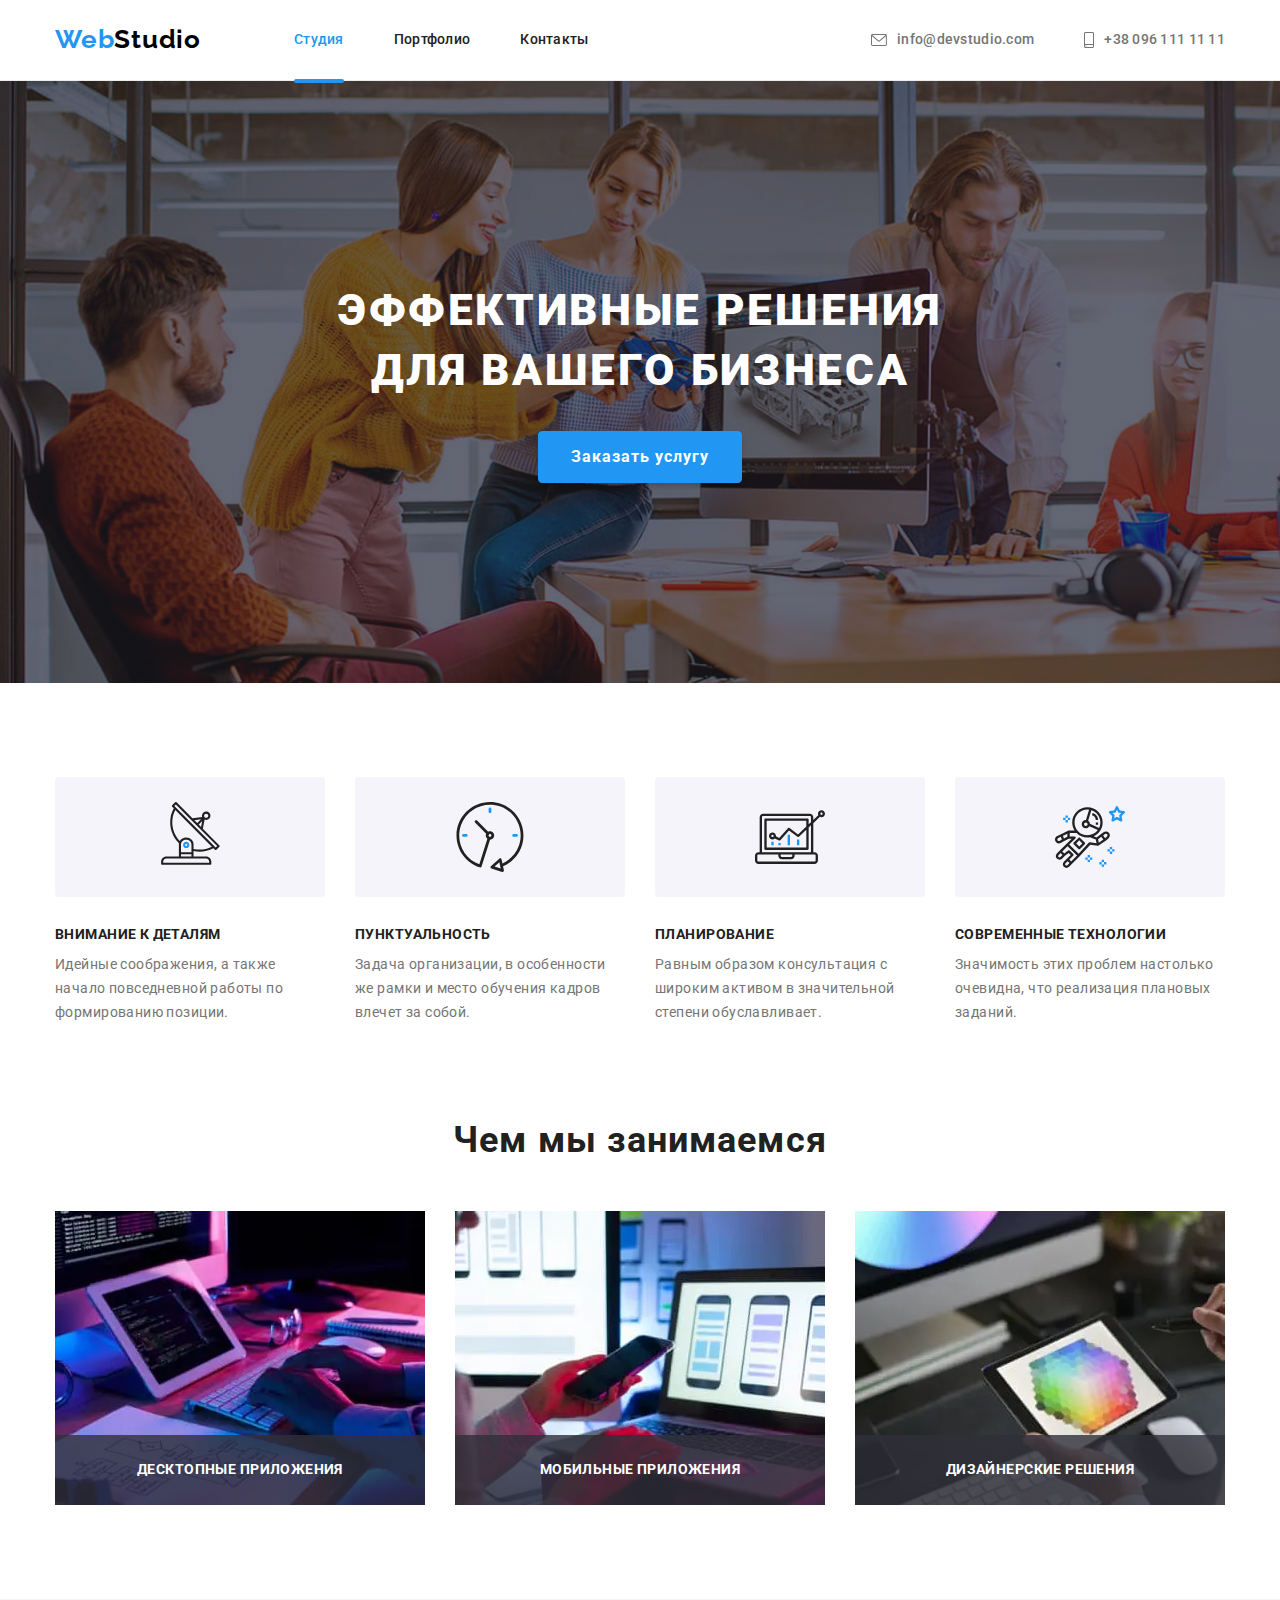
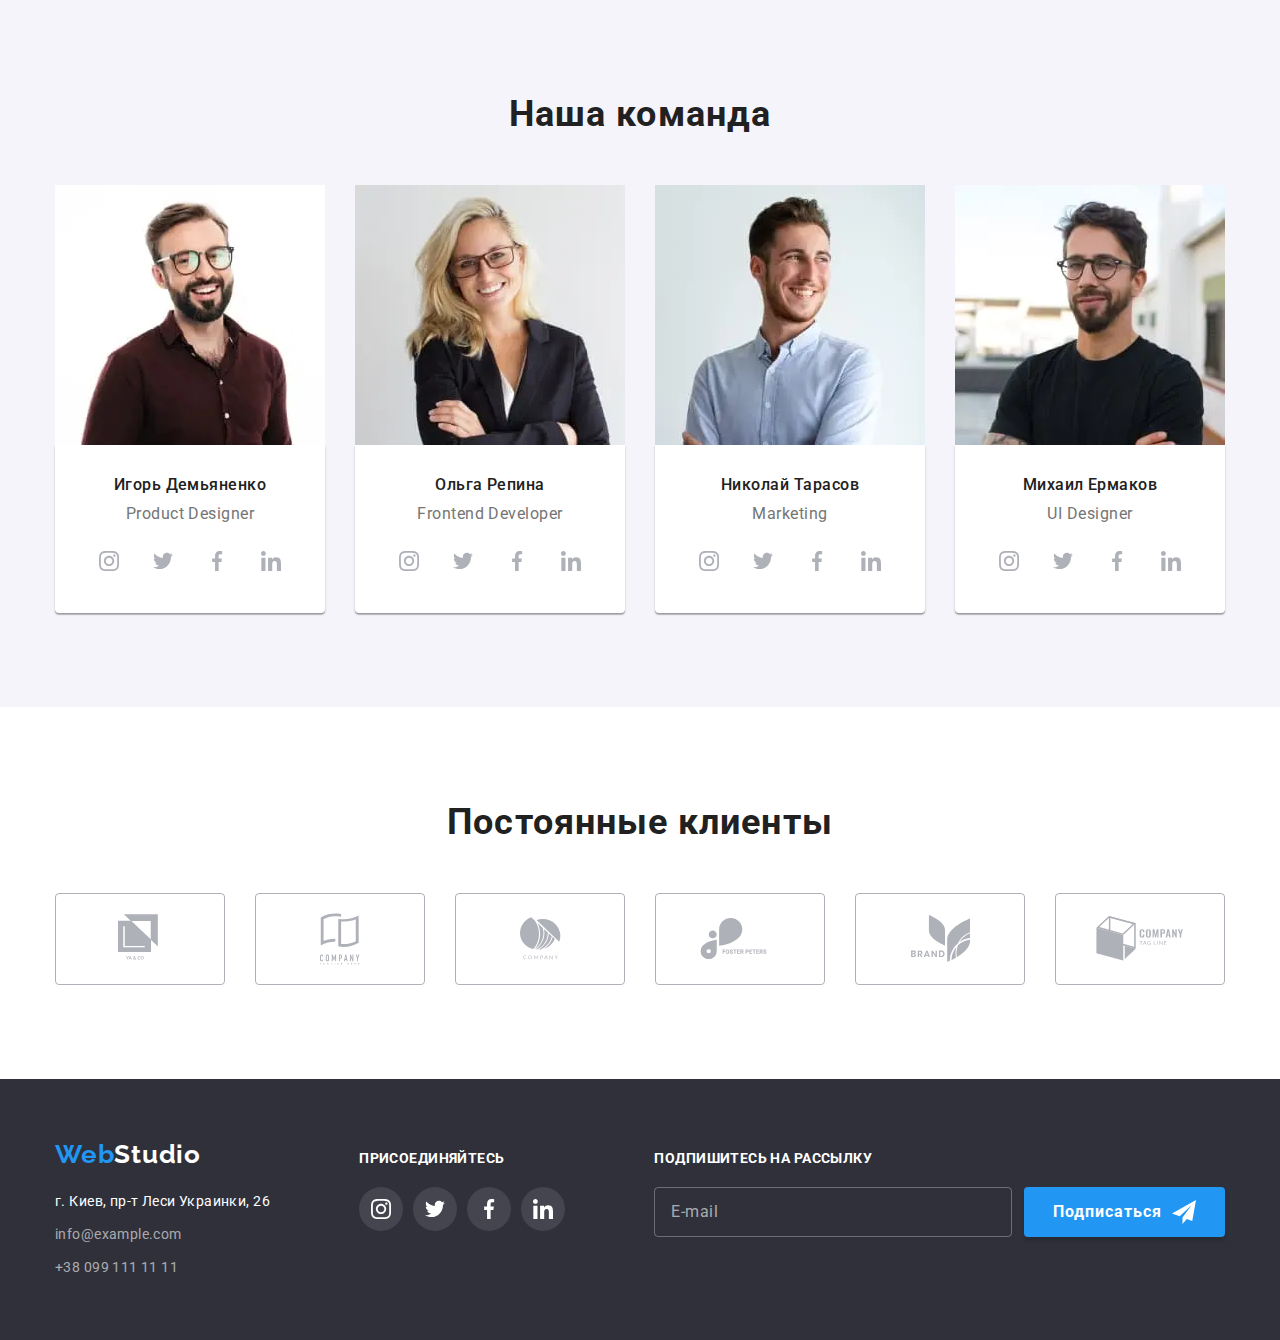
==== commit a50ec838: "fixed mobile-menu" ====
--- a/index.html
+++ b/index.html
@@ -63,43 +63,47 @@
                     <use href="./images/sprite.svg#icon-close"></use>
                 </svg>
             </button>
-            <ul class="mobile-menu__nav-list list">
-                <li class="mobile-menu__nav-item">
-                    <a href="./index.html" class="mobile-menu__nav-link link">Студия</a>
-                </li>
-                <li class="mobile-menu__nav-item">
-                    <a href="./portfolio.html" class="mobile-menu__nav-link link">Портфолио</a>
-                </li>
-                <li class="mobile-menu__nav-item">
-                    <a href="#" class="mobile-menu__nav-link link">Контакты</a>
-                </li>
-            </ul>
-            <div class="mobile-menu__contacts">
-                <ul class="mobile-menu__contacts-list list">
-                    <li class="mobile-menu__contacts-item">
-                        <a href="tel:380961111111" class="mobile-menu__phone-link link">
-                            +38 096 111 11 11</a>
-                    </li>
-                    <li class="mobile-menu__contacts-item">
-                        <a href="mailto:info@devstudio.co" class="mobile-menu__mail-link mobile-menu__contact-link--color link">
-                            info@devstudio.com</a>
+            <div class="mobile-menu__container">
+                <ul class="mobile-menu__nav-list list">
+                    <li class="mobile-menu__nav-item">
+                        <a href="./index.html" class="mobile-menu__nav-link mobile-menu__current link">Студия</a>
+                    </li>
+                    <li class="mobile-menu__nav-item">
+                        <a href="./portfolio.html" class="mobile-menu__nav-link link">Портфолио</a>
+                    </li>
+                    <li class="mobile-menu__nav-item">
+                        <a href="#" class="mobile-menu__nav-link link">Контакты</a>
                     </li>
                 </ul>
-                <ul class="mobile-menu__social-list list">
-                    <li class="mobile-menu__social-item">
-                        <a href="#" class="mobile-menu__social-link link">Instagram</a>
-                    </li>
-                    <li class="mobile-menu__social-item">
-                        <a href="#" class="mobile-menu__social-link link">Twitter</a>
-                    </li>
-                    <li class="mobile-menu__social-item">
-                        <a href="#" class="mobile-menu__social-link link">Facebook</a>
-                    </li>
-                    <li class="mobile-menu__social-item">
-                        <a href="#" class="mobile-menu__social-link link">Linkedin</a>
-                    </li>
-                </ul>
-            </div>
+                <div class="mobile-menu__contacts">
+                    <ul class="mobile-menu__contacts-list list">
+                        <li class="mobile-menu__contacts-item">
+                            <a href="tel:380961111111" class="mobile-menu__phone-link link">
+                                +38 096 111 11 11</a>
+                        </li>
+                        <li class="mobile-menu__contacts-item">
+                            <a href="mailto:info@devstudio.co" class="mobile-menu__mail-link mobile-menu__contact-link--color link">
+                                info@devstudio.com</a>
+                        </li>
+                    </ul>
+                    <ul class="mobile-menu__social-list list">
+                        <li class="mobile-menu__social-item">
+                            <a href="#" class="mobile-menu__social-link link">Instagram</a>
+                        </li>
+                        <li class="mobile-menu__social-item">
+                            <a href="#" class="mobile-menu__social-link link">Twitter</a>
+                        </li>
+                        <li class="mobile-menu__social-item">
+                            <a href="#" class="mobile-menu__social-link link">Facebook</a>
+                        </li>
+                        <li class="mobile-menu__social-item">
+                            <a href="#" class="mobile-menu__social-link link">Linkedln</a>
+                        </li>
+                    </ul>
+                </div>
+
+            </div>
+            
         </div>
 
         <!--===============end mobile menu  ===============-->
--- a/css/main.min.css
+++ b/css/main.min.css
@@ -1,2 +1,2 @@
-:root{--main-font: 'Roboto', sans-serif;--secondary-font: 'Raleway', sans-serif;--accent-color: #2196f3;--main-color: #757575;--second-color: #212121;--main-lite-color: #ffffff;--main-dark-color: #000000;--transparant-color: rgba(255, 255, 255, 0.6);--bckg-button-color: #188ce8;--bckg-btn-color: #f5f4fa;--background-section-footer: #2f303a;--border-color: #eeeeee;--border-header: #ececec;--icon-main-color: #afb1b8;--background-hero-color: #c4c4c4;--timing-function: cubic-bezier(0.4, 0, 0.2, 1)}.visually-hidden{position:absolute !important;clip:rect(1px 1px 1px 1px);clip:rect(1px, 1px, 1px, 1px);padding:0 !important;border:0 !important;height:1px !important;width:1px !important;overflow:hidden}body{font-family:var(--main-font),var(--secondary-font);color:var(--main-color)}h1,h2,h3,h4,p{margin:0}ul,ol{margin:0;padding:0}img{display:block;max-width:100%;height:auto}.link{text-decoration:none}.list{list-style:none}.container{width:100%;margin:0 auto;padding-left:15px;padding-right:15px}@media screen and (min-width: 480px){.container{max-width:480px}}@media screen and (min-width: 768px){.container{max-width:768px}}@media screen and (min-width: 1200px){.container{max-width:1200px}}.logo{font-family:var(--secondary-font);font-weight:700;font-size:24px;line-height:1.17;letter-spacing:.03em;color:var(--accent-color);display:inline-block}@media screen and (min-width: 1200px){.logo{font-weight:700;font-size:26px;line-height:1.19;letter-spacing:.03em}}.logo__header{padding-top:21px;padding-bottom:21px}@media screen and (min-width: 768px){.logo__header{margin-right:88px;padding-top:26px;padding-bottom:26px}}@media screen and (min-width: 1200px){.logo__header{margin-right:93px;padding-top:24px;padding-bottom:25px}}.logo__theme_durk{color:var(--main-dark-color)}.logo__footer{margin-bottom:20px}.logo__theme_light{color:var(--main-lite-color)}.social-list{display:flex;align-items:center;justify-content:center}.social-list__item{width:44px;height:44px}.social-list__item:not(:last-child){margin-right:10px}.social-list__link{display:flex;align-items:center;justify-content:center;width:100%;height:100%;border-radius:50%;color:var(--icon-main-color);background-color:var(--main-lite-color);transition:background-color 250ms var(--timing-function),color 250ms var(--timing-function)}.social-list__link:hover,.social-list__link:focus{color:var(--main-lite-color);background-color:var(--accent-color)}.social-list__icon{fill:currentColor}.navigation{display:flex;align-items:center;justify-content:space-between}.navigation_list{display:none}@media screen and (min-width: 768px){.navigation_list{display:flex}}.navigation__item:not(:last-child){margin-right:50px}.navigation__link{font-weight:500;font-size:14px;line-height:1.14;letter-spacing:.02em;color:var(--second-color);display:block;padding-top:32px;padding-bottom:32px;transition:color 250ms var(--timing-function)}.navigation__item{position:relative}.navigation__link:hover,.navigation__link:focus{color:var(--accent-color)}.navigation__current{color:var(--accent-color)}.navigation__current::after{content:'';position:absolute;bottom:-3px;left:0;width:100%;height:4px;background-color:var(--accent-color);border-radius:2px}.backdrop{position:fixed;top:0;left:0;width:100vw;height:100vh;background-color:rgba(0,0,0,0.2);transition:opacity 250ms var(--timing-function),visibility 250ms var(--timing-function)}.modal-btn{min-width:200px;font-family:inherit;font-weight:700;font-size:16px;line-height:1.88;letter-spacing:.06em;text-align:center;cursor:pointer;color:var(--main-lite-color);background-color:var(--accent-color);border-radius:4px;box-shadow:0px 4px 4px rgba(0,0,0,0.15);transition:background-color 250ms var(--timing-function),box-shadow 250ms var(--timing-function)}.modal-btn:hover,.modal-btn:focus,.modal-btn:active{background-color:var(bckg-button-color);box-shadow:0px 4px 4px rgba(0,0,0,0.15)}.portfolio-filter{display:flex;flex-wrap:wrap;margin-bottom:25px}@media screen and (min-width: 768px){.portfolio-filter{justify-content:center;margin-bottom:30px}}@media screen and (min-width: 1200px){.portfolio-filter{margin-bottom:50px}}.portfolio-filter__btn-item{margin-bottom:15px}@media screen and (min-width: 768px){.portfolio-filter__btn-item{margin-bottom:unset}}.portfolio-filter__btn-item:not(:last-child){margin-right:8px}.portfolio-filter__btn{font-family:inherit;font-weight:500;font-size:16px;line-height:1.63;letter-spacing:.03em;padding:6px 22px;cursor:pointer;color:var(--second-color);border:1px solid var(--bckg-btn-color);background:var(--bckg-btn-color);border-radius:4px;transition:background-color 250ms var(--timing-function),color 250ms var(--timing-function),box-shadow 250ms var(--timing-function),border 250ms var(--timing-function)}.portfolio-filter__btn:hover,.portfolio-filter__btn:focus{background-color:var(--accent-color);color:var(--main-lite-color);box-shadow:0px 3px 1px rgba(0,0,0,0.1),0px 1px 2px rgba(0,0,0,0.08),0px 2px 2px rgba(0,0,0,0.12);border:1px solid var(--accent-color)}.portfolio-filter__currently{background-color:var(--accent-color);color:var(--main-lite-color)}.contact-list__link{display:flex;flex-direction:column;align-items:center;font-weight:400;font-size:14px;line-height:1.71;letter-spacing:.03em;color:var(--transparant-color);transition:color 250ms var(--timing-function)}@media screen and (min-width: 1200px){.contact-list__link{align-items:flex-start}}.contact-list__link:hover,.contact-list__link:focus{color:var(--accent-color)}.contact-list__item:not(:last-child){margin-bottom:9px}.contact-list__link-address{color:var(--main-lite-color)}.header{border-bottom:1px solid var(--border-header)}.header .container{display:flex;align-items:center;justify-content:space-between}.header__contacts-list{display:none}@media screen and (min-width: 768px){.header__contacts-list{display:initial}}@media screen and (min-width: 768px){.header__contacts-list{padding-top:21px;padding-bottom:21px}}@media screen and (min-width: 1200px){.header__contacts-list{display:flex;align-items:center;justify-content:space-between;padding-top:unset;padding-bottom:unset}}@media screen and (min-width: 768px){.header__burger-btn{display:none}.header__contacts-item:not(:last-child){margin-bottom:10px}}@media screen and (min-width: 1200px){.header__contacts-item{padding-top:32px;padding-bottom:32px}.header__contacts-item:not(:last-child){margin-bottom:unset;margin-right:50px}}.header__contacts-link{font-weight:500;font-size:14px;line-height:1.14;letter-spacing:.02em;color:var(--main-color);transition:color 250ms var(--timing-function)}@media screen and (min-width: 768px){.header__contacts-link{display:flex}}@media screen and (min-width: 1200px){.header__contacts-link{display:flex;align-items:center;justify-content:space-between}}.header__contacts-link:hover,.header__contacts-link:focus{color:var(--accent-color)}.header__contacts-icon{fill:currentColor;margin-right:10px}.header__burger-btn{background-color:transparent;border:none;padding:0}.header__burger-icon{transition:fill 250ms var(--timing-function)}.header__burger-btn:hover .header__burger-icon,.header__burger-btn:focus .header__burger-icon{fill:var(--accent-color)}.hero{max-width:1600px;padding-top:118px;padding-bottom:118px;margin:0 auto;text-align:center;background-color:var(--background-hero-color);background-image:linear-gradient(rgba(47,48,58,0.4), rgba(47,48,58,0.4)),url("../images/hero/mobile-bcg.jpg");background-repeat:no-repeat;background-size:cover}@media screen and (min-width: 1200px){.hero{padding-top:200px;padding-bottom:200px}}.hero__title{font-weight:900;font-size:26px;line-height:1.62;letter-spacing:.06em;text-align:center;text-transform:uppercase;color:var(--main-lite-color);max-width:360px;margin:0 auto 30px}@media screen and (min-width: 1200px){.hero__title{font-weight:900;font-size:44px;line-height:1.36;letter-spacing:.06em;max-width:696px}}.hero__modal-btn{border:1px solid var(--accent-color);padding:10px 32px}@media (min-device-pixel-ratio: 2), (min-resolution: 192dpi), (min-resolution: 2dppx){.hero{background-image:url("../images/hero/mobile-bcg@2x.jpg")}}@media (min-width: 480px){.hero{background-image:url("../images/hero/tablet-bcg.jpg")}}@media (min-width: 480px) and (min-device-pixel-ratio: 2), (min-width: 480px) and (min-resolution: 192dpi), (min-width: 480px) and (min-resolution: 2dppx){.hero{background-image:url("../images/hero/tablet-bcg@2x.jpg")}}@media (min-width: 768px){.hero{background-image:url("../images/hero/desktop-bcg.jpg")}}@media (min-width: 768px) and (min-device-pixel-ratio: 2), (min-width: 768px) and (min-resolution: 192dpi), (min-width: 768px) and (min-resolution: 2dppx){.hero{background-image:url("../images/hero/desktop-bcg@2x.jpg")}}.about{padding-top:60px;padding-bottom:60px}@media screen and (min-width: 1200px){.about{padding-top:94px;padding-bottom:94px}}.about__dscrptn{font-weight:400;font-size:14px;line-height:1.71;letter-spacing:.03em}.about__title{text-transform:uppercase;font-weight:700;font-size:14px;line-height:1.14;letter-spacing:.03em;color:var(--second-color);margin-bottom:10px;text-align:center}@media screen and (min-width: 768px){.about__title{text-align:left}}@media screen and (min-width: 768px){.about__list{display:flex;flex-wrap:wrap;margin-right:-30px;margin-bottom:-30px}}.about__item{width:100%}.about__item:not(:last-child){margin-bottom:30px}@media screen and (min-width: 768px){.about__item{flex-basis:calc(100% / 2 - 30px);margin-right:30px;margin-bottom:30px}}@media screen and (min-width: 1200px){.about__item{flex-basis:calc(100% / 4 - 30px);width:270px}}.about__container-icon{display:flex;align-items:center;justify-content:center;width:100%;height:120px;background:var(--bckg-btn-color);border-radius:4px;margin-bottom:30px}.occupation{display:none;padding-top:0;padding-bottom:94px}@media screen and (min-width: 1200px){.occupation{display:block}}.occupation__title{font-weight:700;font-size:36px;line-height:1.17;letter-spacing:.03em;text-align:center;color:var(--second-color);margin-bottom:50px}.occupation__list{display:flex;flex-wrap:wrap;margin-right:-30px;margin-bottom:-30px}.occupation__item{position:relative;flex-basis:calc(100% / 3 - 30px);margin-right:30px;margin-bottom:30px}.occupation__caption{position:absolute;bottom:0;right:0;display:flex;align-items:center;justify-content:center;height:70px;width:100%;font-weight:700;font-size:14px;line-height:1.14;letter-spacing:.03em;text-align:center;text-transform:uppercase;color:var(--main-lite-color);background:rgba(47,48,58,0.8)}.developments{background-color:var(--bckg-btn-color);padding-top:60px;padding-bottom:60px}@media screen and (min-width: 1200px){.developments{padding-top:94px;padding-bottom:94px}}.developments__title{font-weight:700;font-size:28px;line-height:1.18;letter-spacing:.03em;text-align:center;color:var(--second-color);margin-bottom:30px}@media screen and (min-width: 1200px){.developments__title{font-weight:700;font-size:36px;line-height:1.17;letter-spacing:.03em;margin-bottom:50px}}.developments__title-team{font-weight:500;font-size:16px;line-height:1.19;letter-spacing:.03em;color:var(--second-color);margin-bottom:10px}.developments__dscrptn{font-weight:400;font-size:16px;line-height:1.19;letter-spacing:.03em;margin-bottom:16px}@media screen and (min-width: 768px){.developments__list{display:flex;flex-wrap:wrap;margin-right:-30px;margin-bottom:-30px;text-align:center}}.developments__item{width:100%}.developments__item:not(:last-child){margin-bottom:30px}@media screen and (min-width: 768px){.developments__item{flex-basis:calc(100% / 2 - 30px);margin-right:30px;margin-bottom:30px}}@media screen and (min-width: 1200px){.developments__item{flex-basis:calc(100% / 4 - 30px);width:270px}}.developments__wrapper{padding:30px 32px;text-align:center;background:var(--main-lite-color);box-shadow:0px 1px 3px rgba(0,0,0,0.12),0px 1px 1px rgba(0,0,0,0.14),0px 2px 1px rgba(0,0,0,0.2);border-radius:0px 0px 4px 4px}.customers{padding-top:60px;padding-bottom:60px}@media screen and (min-width: 1200px){.customers{padding-top:94px;padding-bottom:94px}}.customers__title{font-weight:700;font-size:28px;line-height:1.18;letter-spacing:.03em;text-align:center;color:var(--second-color);margin-bottom:30px}@media screen and (min-width: 1200px){.customers__title{font-weight:700;font-size:36px;line-height:1.17;letter-spacing:.03em;margin-bottom:50px}}@media screen and (min-width: 480px){.customers__list{display:flex;flex-wrap:wrap;margin-right:-30px;margin-bottom:-30px;text-align:center}}@media screen and (min-width: 1200px){.customers__list{display:flex;align-items:center;justify-content:space-between}}.customers__item{height:92px}.customers__item:not(:last-child){margin-bottom:30px}@media screen and (min-width: 480px){.customers__item{width:210px;flex-basis:calc(100% / 2 - 30px);margin-right:30px;margin-bottom:30px}}@media screen and (min-width: 768px){.customers__item{width:226px;flex-basis:calc(100% / 3 - 30px)}}@media screen and (min-width: 1200px){.customers__item{width:170px;flex-basis:auto}}.customers__link{display:flex;align-items:center;justify-content:center;color:var(--icon-main-color);width:100%;height:100%;border:1px solid var(--icon-main-color);border-radius:4px;transition:color 250ms var(--timing-function),border-color 250ms var(--timing-function)}.customers__link:hover,.customers__link:focus{color:var(--accent-color);border-color:var(--accent-color)}.customers__icon{display:flex;align-items:center;justify-content:center;fill:currentColor}.portfolio{padding-top:60px;padding-bottom:60px}@media screen and (min-width: 1200px){.portfolio{padding-top:94px;padding-bottom:94px}}.portfolio_title-link{font-weight:700;font-size:18px;line-height:2;letter-spacing:.06em;color:var(--second-color);margin-bottom:4px}.portfolio__description{font-weight:400;font-size:16px;line-height:1.88;letter-spacing:.03em;color:var(--main-color)}@media screen and (min-width: 768px){.portfolio__cards-list{display:flex;flex-wrap:wrap;flex-grow:1;margin-right:-30px;margin-bottom:-30px}}.portfolio__cards-item{display:flex;width:100%}.portfolio__cards-item:not(:last-child){margin-bottom:30px}@media screen and (min-width: 768px){.portfolio__cards-item{flex-basis:calc(100% / 2 - 30px);margin-right:30px;margin-bottom:30px}}@media screen and (min-width: 1200px){.portfolio__cards-item{flex-basis:calc(100% / 3 - 30px)}}.portfolio__cards-wrapper{flex-grow:1;padding:20px 24px;border:1px solid var(--border-color);box-sizing:border-box}.portfolio__link{display:flex;flex-direction:column;transition:box-shadow 250ms var(--timing-function)}.portfolio__link:hover,.portfolio__link:focus{box-shadow:0px 1px 1px rgba(0,0,0,0.12),0px 4px 4px rgba(0,0,0,0.06),1px 4px 6px rgba(0,0,0,0.16)}.portfolio__overlay-wrapper{position:relative;overflow:hidden}.portfolio__overlay{position:absolute;top:0;left:0;padding:63px 24px;height:100%;font-weight:400;font-size:18px;line-height:1.56;letter-spacing:.03em;color:var(--main-lite-color);background-color:transparent;transform:translateY(100%);transition:transform 250ms var(--timing-function),background-color 250ms var(--timing-function)}.portfolio__link:hover .portfolio__overlay,.portfolio__link:focus .portfolio__overlay{transform:translateY(0%);background-color:rgba(33,150,243,0.9)}.footer{background:var(--background-section-footer);padding-top:60px;padding-bottom:60px}.footer__address{font-style:normal}.footer__container-main{display:flex;flex-direction:column;align-items:center}@media screen and (min-width: 768px){.footer__container-main{flex-direction:row;flex-wrap:wrap;justify-content:space-around;align-items:baseline}}@media screen and (min-width: 1200px){.footer__container-main{flex-wrap:nowrap;justify-content:space-between}}.footer__container-address{margin-bottom:60px;display:flex;flex-direction:column;align-items:center}@media screen and (min-width: 1200px){.footer__container-address{align-items:flex-start;margin-bottom:unset}}.footer__join{font-weight:700;font-size:14px;line-height:1.14;letter-spacing:.03em;text-transform:uppercase;color:var(--main-lite-color);margin-bottom:20px}.footer__container-icons{box-sizing:border-box;display:flex;flex-direction:column;align-items:center;min-width:206px;margin-bottom:60px}@media screen and (min-width: 1200px){.footer__container-icons{align-items:flex-start;margin-bottom:unset}}.footer__container-form{width:100%}@media screen and (min-width: 1200px){.footer__container-form{width:unset}}.footer-list-icons{display:flex;align-items:center;justify-content:space-between}.footer-list-icons__link{color:var(--main-lite-color);background-color:rgba(255,255,255,0.1);transition:background-color 250ms var(--timing-function)}.footer-list-icons__link:hover,.footer-list-icons__link:focus{background-color:var(--accent-color)}.footer-form__subscriber{font-weight:700;font-size:14px;line-height:1.14;letter-spacing:.03em;text-transform:uppercase;color:var(--main-lite-color);margin-bottom:20px;text-align:center}@media screen and (min-width: 1200px){.footer-form__subscriber{text-align-last:left}}.footer-form__container{display:flex;flex-direction:column;align-items:center}@media screen and (min-width: 1200px){.footer-form__container{flex-direction:row}}.footer-form__input{width:100%;height:50px;border:1px solid rgba(255,255,255,0.3);border-radius:4px;padding:15px 16px;background-color:transparent;transition:box-shadow 250ms var(--timing-function);color:var(--main-lite-color);margin-bottom:20px}.footer-form__input::placeholder{font-weight:400;font-size:16px;line-height:1.25;letter-spacing:.03em;color:rgba(255,255,255,0.6)}.footer-form__input:focus{color:var(--main-lite-color);box-shadow:drop-shadow(0px 4px 4px rgba(0,0,0,0.15))}@media screen and (min-width: 768px){.footer-form__input{width:450px}}@media screen and (min-width: 1200px){.footer-form__input{width:358px;margin-bottom:unset;margin-right:12px}}.footer-form__icon{margin-left:10px}.footer-form__btn{display:flex;align-items:center;justify-content:center;border:none;padding:10px 29px}.is-hidden{opacity:0;visibility:hidden;pointer-events:none}.modal{position:absolute;top:50%;left:50%;transform:translate(-50%, -50%);width:100%;max-width:300px;background-color:var(--main-lite-color);box-shadow:0px 1px 3px rgba(0,0,0,0.12),0px 1px 1px rgba(0,0,0,0.14),0px 2px 1px rgba(0,0,0,0.2);border-radius:4px}@media screen and (min-width: 480px){.modal{width:100%;max-width:450px}}@media screen and (min-width: 1200px){.modal{width:100%;max-width:528px}}.modal__close-btn{position:absolute;top:8px;right:8px;width:30px;height:30px;background:var(--main-lite-color);border:1px solid rgba(0,0,0,0.1);border-radius:50%;cursor:pointer}.modal__btn-icon{transition:fill 250ms var(--timing-function)}.modal__close-btn:hover .modal__btn-icon,.modal__close-btn:focus .modal__btn-icon{fill:var(--accent-color)}.modal__form{display:flex;flex-direction:column;padding:40px 20px}@media screen and (min-width: 480px){.modal__form{padding:40px}}.modal__description-callu{font-weight:700;font-size:18px;line-height:1.28;letter-spacing:.03em;color:var(--second-color);text-align:center;margin-bottom:12px}@media screen and (min-width: 480px){.modal__description-callu{font-weight:700;font-size:20px;line-height:1.5;letter-spacing:.03em}}@media screen and (min-width: 1200px){.modal__description-callu{font-weight:700;font-size:20px;line-height:1.15;letter-spacing:.03em}}.modal__field{font-weight:400;font-size:12px;line-height:1.17;letter-spacing:.01em;cursor:pointer;margin-bottom:10px}.modal__field-last{margin-bottom:20px}.modal__input-wrapper{position:relative;display:block;margin-top:4px}.modal__input{width:100%;height:40px;border:1px solid rgba(33,33,33,0.2);border-radius:4px;padding-left:42px;transition:border-color 250ms var(--timing-function)}.modal__input:focus{outline:none;border-color:var(--accent-color)}.modal__icon{position:absolute;top:50%;left:12px;transform:translateY(-50%);display:block;fill:var(--second-color);transition:background-color 250ms var(--timing-function)}.modal__input:focus+.modal__icon{color:var(--accent-color);fill:var(--accent-color)}.modal__message{width:100%;height:120px;border:1px solid rgba(33,33,33,0.2);border-radius:4px;padding:12px 16px;resize:none;margin-top:4px;transition:border-color 250ms var(--timing-function)}.modal__message::placeholder{font-weight:400;font-size:12px;line-height:1.17;letter-spacing:.01em;color:rgba(117,117,117,0.5)}.modal__message:focus{outline:none;border-color:var(--accent-color)}.modal__check-desc{display:flex;align-items:center;justify-content:space-between;font-weight:400;font-size:8px;line-height:1.13;letter-spacing:.03em;margin:0 auto;margin-bottom:30px}@media screen and (min-width: 480px){.modal__check-desc{font-weight:400;font-size:12px;line-height:1.17;letter-spacing:.03em}}@media screen and (min-width: 1200px){.modal__check-desc{font-weight:400;font-size:14px;line-height:1.71;letter-spacing:.03em}}.modal__check-desc::before{display:block;content:'';background-image:url(../images/frame.svg);width:16px;height:15px;cursor:pointer;margin-right:7px;background-position:center}.modal__term:checked+.modal__check-desc::before{background-color:var(--accent-color);background-image:url("../images/check.svg")}.modal__term:focus-visible+.modal__check-desc::before{box-shadow:0 0 0 2px var(--accent-color)}.modal__link{color:var(--accent-color)}.modal__btn{align-self:center;padding:10px 55px;box-shadow:0px 4px 4px rgba(0,0,0,0.15);border:1px solid var(--bckg-btn-color);transition:background-color 250ms var(--timing-function)}.modal__btn:hover,.modal__btn:focus{background-color:var(--accent-color)}.mobile-menu{opacity:0;visibility:hidden;pointer-events:none;overflow:auto;position:fixed;top:0;left:50%;width:100vw;max-width:480px;height:100vh;background-color:var(--main-lite-color);padding:48px 40px;transform:translateY(-100%) translateX(-50%);transition:transform 250ms linear}@media screen and (min-width: 768px){.mobile-menu{display:none}}.mobile-menu__close-btn{background-color:transparent;border:none;padding:0;position:absolute;top:10px;right:15px;cursor:pointer}.mobile-menu__close-icon{transition:fill 250ms var(--timing-function)}.mobile-menu__close-btn:hover .mobile-menu__close-icon,.mobile-menu__close-btn:focus .mobile-menu__close-icon{fill:var(--accent-color)}.mobile-menu__nav-item:not(:last-child){margin-bottom:32px}.mobile-menu__nav-link{font-weight:500;font-size:40px;line-height:1.18;letter-spacing:.02em;color:var(--second-color);transition:color 250ms var(--timing-function)}.mobile-menu__nav-link:hover,.mobile-menu__nav-link:focus,.mobile-menu__nav-link:active{color:var(--accent-color)}.mobile-menu__contacts{position:fixed;bottom:48px}.mobile-menu__contacts-list{margin-bottom:62px}.mobile-menu__contacts-item:not(:last-child){margin-bottom:32px}.mobile-menu__phone-link{font-weight:500;font-size:24px;line-height:1.67;letter-spacing:.02em;color:var(--accent-color)}.mobile-menu__mail-link{font-weight:500;font-size:24px;line-height:1.17;letter-spacing:.02em;color:var(--main-color)}.mobile-menu__social-list{display:flex;align-items:center;justify-content:space-between}.mobile-menu__social-item{border-right:1px solid rgba(33,33,33,0.2);padding-right:5px;margin-right:5px}.mobile-menu__social-item:last-child{border-right:none}.mobile-menu__social-link{font-weight:500;font-size:12px;line-height:1.83;letter-spacing:.02em;color:var(--accent-color)}@media screen and (min-width: 480px){.mobile-menu__phone-link{font-weight:500;font-size:34px;line-height:1.18;letter-spacing:.02em}.mobile-menu__social-link{font-weight:500;font-size:18px;line-height:1.22;letter-spacing:.02em}.mobile-menu__social-item{padding-right:10px;margin-right:10px}}.is-open{overflow:hidden;opacity:1;z-index:10;visibility:visible;pointer-events:auto;transform:translateY(0) translateX(-50%)}
+:root{--main-font: 'Roboto', sans-serif;--secondary-font: 'Raleway', sans-serif;--accent-color: #2196f3;--main-color: #757575;--second-color: #212121;--main-lite-color: #ffffff;--main-dark-color: #000000;--transparant-color: rgba(255, 255, 255, 0.6);--bckg-button-color: #188ce8;--bckg-btn-color: #f5f4fa;--background-section-footer: #2f303a;--border-color: #eeeeee;--border-header: #ececec;--icon-main-color: #afb1b8;--background-hero-color: #c4c4c4;--timing-function: cubic-bezier(0.4, 0, 0.2, 1)}.visually-hidden{position:absolute !important;clip:rect(1px 1px 1px 1px);clip:rect(1px, 1px, 1px, 1px);padding:0 !important;border:0 !important;height:1px !important;width:1px !important;overflow:hidden}body{font-family:var(--main-font),var(--secondary-font);color:var(--main-color)}h1,h2,h3,h4,p{margin:0}ul,ol{margin:0;padding:0}img{display:block;max-width:100%;height:auto}.link{text-decoration:none}.list{list-style:none}.container{width:100%;margin:0 auto;padding-left:15px;padding-right:15px}@media screen and (min-width: 480px){.container{max-width:480px}}@media screen and (min-width: 768px){.container{max-width:768px}}@media screen and (min-width: 1200px){.container{max-width:1200px}}.logo{font-family:var(--secondary-font);font-weight:700;font-size:24px;line-height:1.17;letter-spacing:.03em;color:var(--accent-color);display:inline-block}@media screen and (min-width: 1200px){.logo{font-weight:700;font-size:26px;line-height:1.19;letter-spacing:.03em}}.logo__header{padding-top:21px;padding-bottom:21px}@media screen and (min-width: 768px){.logo__header{margin-right:88px;padding-top:26px;padding-bottom:26px}}@media screen and (min-width: 1200px){.logo__header{margin-right:93px;padding-top:24px;padding-bottom:25px}}.logo__theme_durk{color:var(--main-dark-color)}.logo__footer{margin-bottom:20px}.logo__theme_light{color:var(--main-lite-color)}.social-list{display:flex;align-items:center;justify-content:center}.social-list__item{width:44px;height:44px}.social-list__item:not(:last-child){margin-right:10px}.social-list__link{display:flex;align-items:center;justify-content:center;width:100%;height:100%;border-radius:50%;color:var(--icon-main-color);background-color:var(--main-lite-color);transition:background-color 250ms var(--timing-function),color 250ms var(--timing-function)}.social-list__link:hover,.social-list__link:focus{color:var(--main-lite-color);background-color:var(--accent-color)}.social-list__icon{fill:currentColor}.navigation{display:flex;align-items:center;justify-content:space-between}.navigation_list{display:none}@media screen and (min-width: 768px){.navigation_list{display:flex}}.navigation__item:not(:last-child){margin-right:50px}.navigation__link{font-weight:500;font-size:14px;line-height:1.14;letter-spacing:.02em;color:var(--second-color);display:block;padding-top:32px;padding-bottom:32px;transition:color 250ms var(--timing-function)}.navigation__item{position:relative}.navigation__link:hover,.navigation__link:focus{color:var(--accent-color)}.navigation__current{color:var(--accent-color)}.navigation__current::after{content:'';position:absolute;bottom:-3px;left:0;width:100%;height:4px;background-color:var(--accent-color);border-radius:2px}.backdrop{position:fixed;top:0;left:0;width:100vw;height:100vh;background-color:rgba(0,0,0,0.2);transition:opacity 250ms var(--timing-function),visibility 250ms var(--timing-function)}.modal-btn{min-width:200px;font-family:inherit;font-weight:700;font-size:16px;line-height:1.88;letter-spacing:.06em;text-align:center;cursor:pointer;color:var(--main-lite-color);background-color:var(--accent-color);border-radius:4px;box-shadow:0px 4px 4px rgba(0,0,0,0.15);transition:background-color 250ms var(--timing-function),box-shadow 250ms var(--timing-function)}.modal-btn:hover,.modal-btn:focus,.modal-btn:active{background-color:var(bckg-button-color);box-shadow:0px 4px 4px rgba(0,0,0,0.15)}.portfolio-filter{display:flex;flex-wrap:wrap;margin-bottom:25px}@media screen and (min-width: 768px){.portfolio-filter{justify-content:center;margin-bottom:30px}}@media screen and (min-width: 1200px){.portfolio-filter{margin-bottom:50px}}.portfolio-filter__btn-item{margin-bottom:15px}@media screen and (min-width: 768px){.portfolio-filter__btn-item{margin-bottom:unset}}.portfolio-filter__btn-item:not(:last-child){margin-right:8px}.portfolio-filter__btn{font-family:inherit;font-weight:500;font-size:16px;line-height:1.63;letter-spacing:.03em;padding:6px 22px;cursor:pointer;color:var(--second-color);border:1px solid var(--bckg-btn-color);background:var(--bckg-btn-color);border-radius:4px;transition:background-color 250ms var(--timing-function),color 250ms var(--timing-function),box-shadow 250ms var(--timing-function),border 250ms var(--timing-function)}.portfolio-filter__btn:hover,.portfolio-filter__btn:focus{background-color:var(--accent-color);color:var(--main-lite-color);box-shadow:0px 3px 1px rgba(0,0,0,0.1),0px 1px 2px rgba(0,0,0,0.08),0px 2px 2px rgba(0,0,0,0.12);border:1px solid var(--accent-color)}.portfolio-filter__currently{background-color:var(--accent-color);color:var(--main-lite-color)}.contact-list__link{display:flex;flex-direction:column;align-items:center;font-weight:400;font-size:14px;line-height:1.71;letter-spacing:.03em;color:var(--transparant-color);transition:color 250ms var(--timing-function)}@media screen and (min-width: 1200px){.contact-list__link{align-items:flex-start}}.contact-list__link:hover,.contact-list__link:focus{color:var(--accent-color)}.contact-list__item:not(:last-child){margin-bottom:9px}.contact-list__link-address{color:var(--main-lite-color)}.header{border-bottom:1px solid var(--border-header)}.header .container{display:flex;align-items:center;justify-content:space-between}.header__contacts-list{display:none}@media screen and (min-width: 768px){.header__contacts-list{display:initial}}@media screen and (min-width: 768px){.header__contacts-list{padding-top:21px;padding-bottom:21px}}@media screen and (min-width: 1200px){.header__contacts-list{display:flex;align-items:center;justify-content:space-between;padding-top:unset;padding-bottom:unset}}@media screen and (min-width: 768px){.header__burger-btn{display:none}.header__contacts-item:not(:last-child){margin-bottom:10px}}@media screen and (min-width: 1200px){.header__contacts-item{padding-top:32px;padding-bottom:32px}.header__contacts-item:not(:last-child){margin-bottom:unset;margin-right:50px}}.header__contacts-link{font-weight:500;font-size:14px;line-height:1.14;letter-spacing:.02em;color:var(--main-color);transition:color 250ms var(--timing-function)}@media screen and (min-width: 768px){.header__contacts-link{display:flex}}@media screen and (min-width: 1200px){.header__contacts-link{display:flex;align-items:center;justify-content:space-between}}.header__contacts-link:hover,.header__contacts-link:focus{color:var(--accent-color)}.header__contacts-icon{fill:currentColor;margin-right:10px}.header__burger-btn{background-color:transparent;border:none;padding:0}.header__burger-icon{transition:fill 250ms var(--timing-function)}.header__burger-btn:hover .header__burger-icon,.header__burger-btn:focus .header__burger-icon{fill:var(--accent-color)}.hero{max-width:1600px;padding-top:118px;padding-bottom:118px;margin:0 auto;text-align:center;background-color:var(--background-hero-color);background-image:linear-gradient(rgba(47,48,58,0.4), rgba(47,48,58,0.4)),url("../images/hero/mobile-bcg.jpg");background-repeat:no-repeat;background-size:cover}@media screen and (min-width: 1200px){.hero{padding-top:200px;padding-bottom:200px}}.hero__title{font-weight:900;font-size:26px;line-height:1.62;letter-spacing:.06em;text-align:center;text-transform:uppercase;color:var(--main-lite-color);max-width:360px;margin:0 auto 30px}@media screen and (min-width: 1200px){.hero__title{font-weight:900;font-size:44px;line-height:1.36;letter-spacing:.06em;max-width:696px}}.hero__modal-btn{border:1px solid var(--accent-color);padding:10px 32px}@media (min-device-pixel-ratio: 2), (min-resolution: 192dpi), (min-resolution: 2dppx){.hero{background-image:linear-gradient(rgba(47,48,58,0.4), rgba(47,48,58,0.4)),url("../images/hero/mobile-bcg@2x.jpg")}}@media (min-width: 480px){.hero{background-image:linear-gradient(rgba(47,48,58,0.4), rgba(47,48,58,0.4)),url("../images/hero/tablet-bcg.jpg")}}@media (min-width: 480px) and (min-device-pixel-ratio: 2), (min-width: 480px) and (min-resolution: 192dpi), (min-width: 480px) and (min-resolution: 2dppx){.hero{background-image:linear-gradient(rgba(47,48,58,0.4), rgba(47,48,58,0.4)),url("../images/hero/tablet-bcg@2x.jpg")}}@media (min-width: 768px){.hero{background-image:linear-gradient(rgba(47,48,58,0.4), rgba(47,48,58,0.4)),url("../images/hero/desktop-bcg.jpg")}}@media (min-width: 768px) and (min-device-pixel-ratio: 2), (min-width: 768px) and (min-resolution: 192dpi), (min-width: 768px) and (min-resolution: 2dppx){.hero{background-image:linear-gradient(rgba(47,48,58,0.4), rgba(47,48,58,0.4)),url("../images/hero/desktop-bcg@2x.jpg")}}.about{padding-top:60px;padding-bottom:60px}@media screen and (min-width: 1200px){.about{padding-top:94px;padding-bottom:94px}}.about__dscrptn{font-weight:400;font-size:14px;line-height:1.71;letter-spacing:.03em}.about__title{text-transform:uppercase;font-weight:700;font-size:14px;line-height:1.14;letter-spacing:.03em;color:var(--second-color);margin-bottom:10px;text-align:center}@media screen and (min-width: 768px){.about__title{text-align:left}}@media screen and (min-width: 768px){.about__list{display:flex;flex-wrap:wrap;margin-right:-30px;margin-bottom:-30px}}.about__item{width:100%}.about__item:not(:last-child){margin-bottom:30px}@media screen and (min-width: 768px){.about__item{flex-basis:calc(100% / 2 - 30px);margin-right:30px;margin-bottom:30px}}@media screen and (min-width: 1200px){.about__item{flex-basis:calc(100% / 4 - 30px);width:270px}}.about__container-icon{display:flex;align-items:center;justify-content:center;width:100%;height:120px;background:var(--bckg-btn-color);border-radius:4px;margin-bottom:30px}.occupation{display:none;padding-top:0;padding-bottom:94px}@media screen and (min-width: 1200px){.occupation{display:block}}.occupation__title{font-weight:700;font-size:36px;line-height:1.17;letter-spacing:.03em;text-align:center;color:var(--second-color);margin-bottom:50px}.occupation__list{display:flex;flex-wrap:wrap;margin-right:-30px;margin-bottom:-30px}.occupation__item{position:relative;flex-basis:calc(100% / 3 - 30px);margin-right:30px;margin-bottom:30px}.occupation__caption{position:absolute;bottom:0;right:0;display:flex;align-items:center;justify-content:center;height:70px;width:100%;font-weight:700;font-size:14px;line-height:1.14;letter-spacing:.03em;text-align:center;text-transform:uppercase;color:var(--main-lite-color);background:rgba(47,48,58,0.8)}.developments{background-color:var(--bckg-btn-color);padding-top:60px;padding-bottom:60px}@media screen and (min-width: 1200px){.developments{padding-top:94px;padding-bottom:94px}}.developments__title{font-weight:700;font-size:28px;line-height:1.18;letter-spacing:.03em;text-align:center;color:var(--second-color);margin-bottom:30px}@media screen and (min-width: 1200px){.developments__title{font-weight:700;font-size:36px;line-height:1.17;letter-spacing:.03em;margin-bottom:50px}}.developments__title-team{font-weight:500;font-size:16px;line-height:1.19;letter-spacing:.03em;color:var(--second-color);margin-bottom:10px}.developments__dscrptn{font-weight:400;font-size:16px;line-height:1.19;letter-spacing:.03em;margin-bottom:16px}@media screen and (min-width: 768px){.developments__list{display:flex;flex-wrap:wrap;margin-right:-30px;margin-bottom:-30px;text-align:center}}.developments__item{width:100%}.developments__item:not(:last-child){margin-bottom:30px}@media screen and (min-width: 768px){.developments__item{flex-basis:calc(100% / 2 - 30px);margin-right:30px;margin-bottom:30px}}@media screen and (min-width: 1200px){.developments__item{flex-basis:calc(100% / 4 - 30px);width:270px}}.developments__wrapper{padding:30px 32px;text-align:center;background:var(--main-lite-color);box-shadow:0px 1px 3px rgba(0,0,0,0.12),0px 1px 1px rgba(0,0,0,0.14),0px 2px 1px rgba(0,0,0,0.2);border-radius:0px 0px 4px 4px}.customers{padding-top:60px;padding-bottom:60px}@media screen and (min-width: 1200px){.customers{padding-top:94px;padding-bottom:94px}}.customers__title{font-weight:700;font-size:28px;line-height:1.18;letter-spacing:.03em;text-align:center;color:var(--second-color);margin-bottom:30px}@media screen and (min-width: 1200px){.customers__title{font-weight:700;font-size:36px;line-height:1.17;letter-spacing:.03em;margin-bottom:50px}}@media screen and (min-width: 480px){.customers__list{display:flex;flex-wrap:wrap;margin-right:-30px;margin-bottom:-30px;text-align:center}}@media screen and (min-width: 1200px){.customers__list{display:flex;align-items:center;justify-content:space-between}}.customers__item{height:92px}.customers__item:not(:last-child){margin-bottom:30px}@media screen and (min-width: 480px){.customers__item{width:210px;flex-basis:calc(100% / 2 - 30px);margin-right:30px;margin-bottom:30px}}@media screen and (min-width: 768px){.customers__item{width:226px;flex-basis:calc(100% / 3 - 30px)}}@media screen and (min-width: 1200px){.customers__item{width:170px;flex-basis:auto}}.customers__link{display:flex;align-items:center;justify-content:center;color:var(--icon-main-color);width:100%;height:100%;border:1px solid var(--icon-main-color);border-radius:4px;transition:color 250ms var(--timing-function),border-color 250ms var(--timing-function)}.customers__link:hover,.customers__link:focus{color:var(--accent-color);border-color:var(--accent-color)}.customers__icon{display:flex;align-items:center;justify-content:center;fill:currentColor}.portfolio{padding-top:60px;padding-bottom:60px}@media screen and (min-width: 1200px){.portfolio{padding-top:94px;padding-bottom:94px}}.portfolio_title-link{font-weight:700;font-size:18px;line-height:2;letter-spacing:.06em;color:var(--second-color);margin-bottom:4px}.portfolio__description{font-weight:400;font-size:16px;line-height:1.88;letter-spacing:.03em;color:var(--main-color)}@media screen and (min-width: 768px){.portfolio__cards-list{display:flex;flex-wrap:wrap;flex-grow:1;margin-right:-30px;margin-bottom:-30px}}.portfolio__cards-item{display:flex;width:100%}.portfolio__cards-item:not(:last-child){margin-bottom:30px}@media screen and (min-width: 768px){.portfolio__cards-item{flex-basis:calc(100% / 2 - 30px);margin-right:30px;margin-bottom:30px}}@media screen and (min-width: 1200px){.portfolio__cards-item{flex-basis:calc(100% / 3 - 30px)}}.portfolio__cards-wrapper{flex-grow:1;padding:20px 24px;border:1px solid var(--border-color);box-sizing:border-box}.portfolio__link{display:flex;flex-direction:column;transition:box-shadow 250ms var(--timing-function)}.portfolio__link:hover,.portfolio__link:focus{box-shadow:0px 1px 1px rgba(0,0,0,0.12),0px 4px 4px rgba(0,0,0,0.06),1px 4px 6px rgba(0,0,0,0.16)}.portfolio__overlay-wrapper{position:relative;overflow:hidden}.portfolio__overlay{position:absolute;top:0;left:0;padding:63px 24px;height:100%;font-weight:400;font-size:18px;line-height:1.56;letter-spacing:.03em;color:var(--main-lite-color);background-color:transparent;transform:translateY(100%);transition:transform 250ms var(--timing-function),background-color 250ms var(--timing-function)}.portfolio__link:hover .portfolio__overlay,.portfolio__link:focus .portfolio__overlay{transform:translateY(0%);background-color:rgba(33,150,243,0.9)}.footer{background:var(--background-section-footer);padding-top:60px;padding-bottom:60px}.footer__address{font-style:normal}.footer__container-main{display:flex;flex-direction:column;align-items:center}@media screen and (min-width: 768px){.footer__container-main{flex-direction:row;flex-wrap:wrap;justify-content:space-around;align-items:baseline}}@media screen and (min-width: 1200px){.footer__container-main{flex-wrap:nowrap;justify-content:space-between}}.footer__container-address{margin-bottom:60px;display:flex;flex-direction:column;align-items:center}@media screen and (min-width: 1200px){.footer__container-address{align-items:flex-start;margin-bottom:unset}}.footer__join{font-weight:700;font-size:14px;line-height:1.14;letter-spacing:.03em;text-transform:uppercase;color:var(--main-lite-color);margin-bottom:20px}.footer__container-icons{box-sizing:border-box;display:flex;flex-direction:column;align-items:center;min-width:206px;margin-bottom:60px}@media screen and (min-width: 1200px){.footer__container-icons{align-items:flex-start;margin-bottom:unset}}.footer__container-form{width:100%}@media screen and (min-width: 1200px){.footer__container-form{width:unset}}.footer-list-icons{display:flex;align-items:center;justify-content:space-between}.footer-list-icons__link{color:var(--main-lite-color);background-color:rgba(255,255,255,0.1);transition:background-color 250ms var(--timing-function)}.footer-list-icons__link:hover,.footer-list-icons__link:focus{background-color:var(--accent-color)}.footer-form__subscriber{font-weight:700;font-size:14px;line-height:1.14;letter-spacing:.03em;text-transform:uppercase;color:var(--main-lite-color);margin-bottom:20px;text-align:center}@media screen and (min-width: 1200px){.footer-form__subscriber{text-align-last:left}}.footer-form__container{display:flex;flex-direction:column;align-items:center}@media screen and (min-width: 1200px){.footer-form__container{flex-direction:row}}.footer-form__input{width:100%;height:50px;border:1px solid rgba(255,255,255,0.3);border-radius:4px;padding:15px 16px;background-color:transparent;transition:box-shadow 250ms var(--timing-function);color:var(--main-lite-color);margin-bottom:20px}.footer-form__input::placeholder{font-weight:400;font-size:16px;line-height:1.25;letter-spacing:.03em;color:rgba(255,255,255,0.6)}.footer-form__input:focus{color:var(--main-lite-color);box-shadow:drop-shadow(0px 4px 4px rgba(0,0,0,0.15))}@media screen and (min-width: 768px){.footer-form__input{width:450px}}@media screen and (min-width: 1200px){.footer-form__input{width:358px;margin-bottom:unset;margin-right:12px}}.footer-form__icon{margin-left:10px}.footer-form__btn{display:flex;align-items:center;justify-content:center;border:none;padding:10px 29px}.is-hidden{opacity:0;visibility:hidden;pointer-events:none}.modal{position:absolute;top:50%;left:50%;transform:translate(-50%, -50%);width:100%;max-width:300px;background-color:var(--main-lite-color);box-shadow:0px 1px 3px rgba(0,0,0,0.12),0px 1px 1px rgba(0,0,0,0.14),0px 2px 1px rgba(0,0,0,0.2);border-radius:4px}@media screen and (min-width: 480px){.modal{width:100%;max-width:450px}}@media screen and (min-width: 1200px){.modal{width:100%;max-width:528px}}.modal__close-btn{position:absolute;top:8px;right:8px;width:30px;height:30px;background:var(--main-lite-color);border:1px solid rgba(0,0,0,0.1);border-radius:50%;cursor:pointer}.modal__btn-icon{transition:fill 250ms var(--timing-function)}.modal__close-btn:hover .modal__btn-icon,.modal__close-btn:focus .modal__btn-icon{fill:var(--accent-color)}.modal__form{display:flex;flex-direction:column;padding:40px 20px}@media screen and (min-width: 480px){.modal__form{padding:40px}}.modal__description-callu{font-weight:700;font-size:18px;line-height:1.28;letter-spacing:.03em;color:var(--second-color);text-align:center;margin-bottom:12px}@media screen and (min-width: 480px){.modal__description-callu{font-weight:700;font-size:20px;line-height:1.5;letter-spacing:.03em}}@media screen and (min-width: 1200px){.modal__description-callu{font-weight:700;font-size:20px;line-height:1.15;letter-spacing:.03em}}.modal__field{font-weight:400;font-size:12px;line-height:1.17;letter-spacing:.01em;cursor:pointer;margin-bottom:10px}.modal__field-last{margin-bottom:20px}.modal__input-wrapper{position:relative;display:block;margin-top:4px}.modal__input{width:100%;height:40px;border:1px solid rgba(33,33,33,0.2);border-radius:4px;padding-left:42px;transition:border-color 250ms var(--timing-function)}.modal__input:focus{outline:none;border-color:var(--accent-color)}.modal__icon{position:absolute;top:50%;left:12px;transform:translateY(-50%);display:block;fill:var(--second-color);transition:background-color 250ms var(--timing-function)}.modal__input:focus+.modal__icon{color:var(--accent-color);fill:var(--accent-color)}.modal__message{width:100%;height:120px;border:1px solid rgba(33,33,33,0.2);border-radius:4px;padding:12px 16px;resize:none;margin-top:4px;transition:border-color 250ms var(--timing-function)}.modal__message::placeholder{font-weight:400;font-size:12px;line-height:1.17;letter-spacing:.01em;color:rgba(117,117,117,0.5)}.modal__message:focus{outline:none;border-color:var(--accent-color)}.modal__check-desc{display:flex;align-items:center;justify-content:space-between;font-weight:400;font-size:8px;line-height:1.13;letter-spacing:.03em;margin:0 auto;margin-bottom:30px}@media screen and (min-width: 480px){.modal__check-desc{font-weight:400;font-size:12px;line-height:1.17;letter-spacing:.03em}}@media screen and (min-width: 1200px){.modal__check-desc{font-weight:400;font-size:14px;line-height:1.71;letter-spacing:.03em}}.modal__check-desc::before{display:block;content:'';background-image:url(../images/frame.svg);width:16px;height:15px;cursor:pointer;margin-right:7px;background-position:center}.modal__term:checked+.modal__check-desc::before{background-color:var(--accent-color);background-image:url("../images/check.svg")}.modal__term:focus-visible+.modal__check-desc::before{box-shadow:0 0 0 2px var(--accent-color)}.modal__link{color:var(--accent-color)}.modal__btn{align-self:center;padding:10px 55px;box-shadow:0px 4px 4px rgba(0,0,0,0.15);border:1px solid var(--bckg-btn-color);transition:background-color 250ms var(--timing-function)}.modal__btn:hover,.modal__btn:focus{background-color:var(--accent-color)}.mobile-menu{opacity:0;visibility:hidden;pointer-events:none;position:fixed;overflow-y:scroll;top:0;left:50%;width:100vw;max-width:767px;height:100vh;background-color:var(--main-lite-color);padding-top:48px;padding-bottom:48px;padding-left:40px;padding-right:83px;transform:translateY(-100%) translateX(-50%);transition:transform 250ms var(--timing-function)}@media screen and (min-width: 768px){.mobile-menu{display:none}}.mobile-menu__close-btn{background-color:transparent;border:none;padding:0;position:absolute;top:10px;right:15px;cursor:pointer}.mobile-menu__close-icon{transition:fill 250ms var(--timing-function)}.mobile-menu__close-btn:hover .mobile-menu__close-icon,.mobile-menu__close-btn:focus .mobile-menu__close-icon{fill:var(--accent-color)}.mobile-menu__container{display:flex;flex-direction:column;justify-content:space-between}.mobile-menu__nav-list{margin-bottom:302px}.mobile-menu__nav-item:not(:last-child){margin-bottom:32px}.mobile-menu__nav-link{font-weight:500;font-size:40px;line-height:1.18;letter-spacing:.02em;color:var(--second-color);transition:color 250ms var(--timing-function)}.mobile-menu__nav-link:hover,.mobile-menu__nav-link:focus,.mobile-menu__nav-link:active{color:var(--accent-color)}.mobile-menu__contacts{padding-bottom:32px}.mobile-menu__contacts-list{margin-bottom:62px}.mobile-menu__contacts-item:not(:last-child){margin-bottom:32px}.mobile-menu__phone-link{font-weight:500;font-size:24px;line-height:1.67;letter-spacing:.02em;color:var(--accent-color)}.mobile-menu__mail-link{font-weight:500;font-size:24px;line-height:1.17;letter-spacing:.02em;color:var(--main-color)}.mobile-menu__social-list{display:flex;align-items:center;justify-content:space-between}.mobile-menu__social-item{border-right:1px solid rgba(33,33,33,0.2);padding-right:calc(10 * 100vw / 480);margin-right:10px}.mobile-menu__social-item:last-child{border-right:none}.mobile-menu__social-link{font-weight:500;font-size:12px;line-height:1.83;letter-spacing:.02em;color:var(--accent-color)}@media screen and (min-width: 480px){.mobile-menu__phone-link{font-weight:500;font-size:34px;line-height:1.18;letter-spacing:.02em}.mobile-menu__social-link{font-weight:500;font-size:18px;line-height:1.22;letter-spacing:.02em}.mobile-menu__social-item{padding-right:10px;margin-right:10px}}.mobile-menu__current{color:var(--accent-color)}.is-open{opacity:1;z-index:10;visibility:visible;pointer-events:auto;transform:translateY(0) translateX(-50%)}
 /*# sourceMappingURL=main.min.css.map */